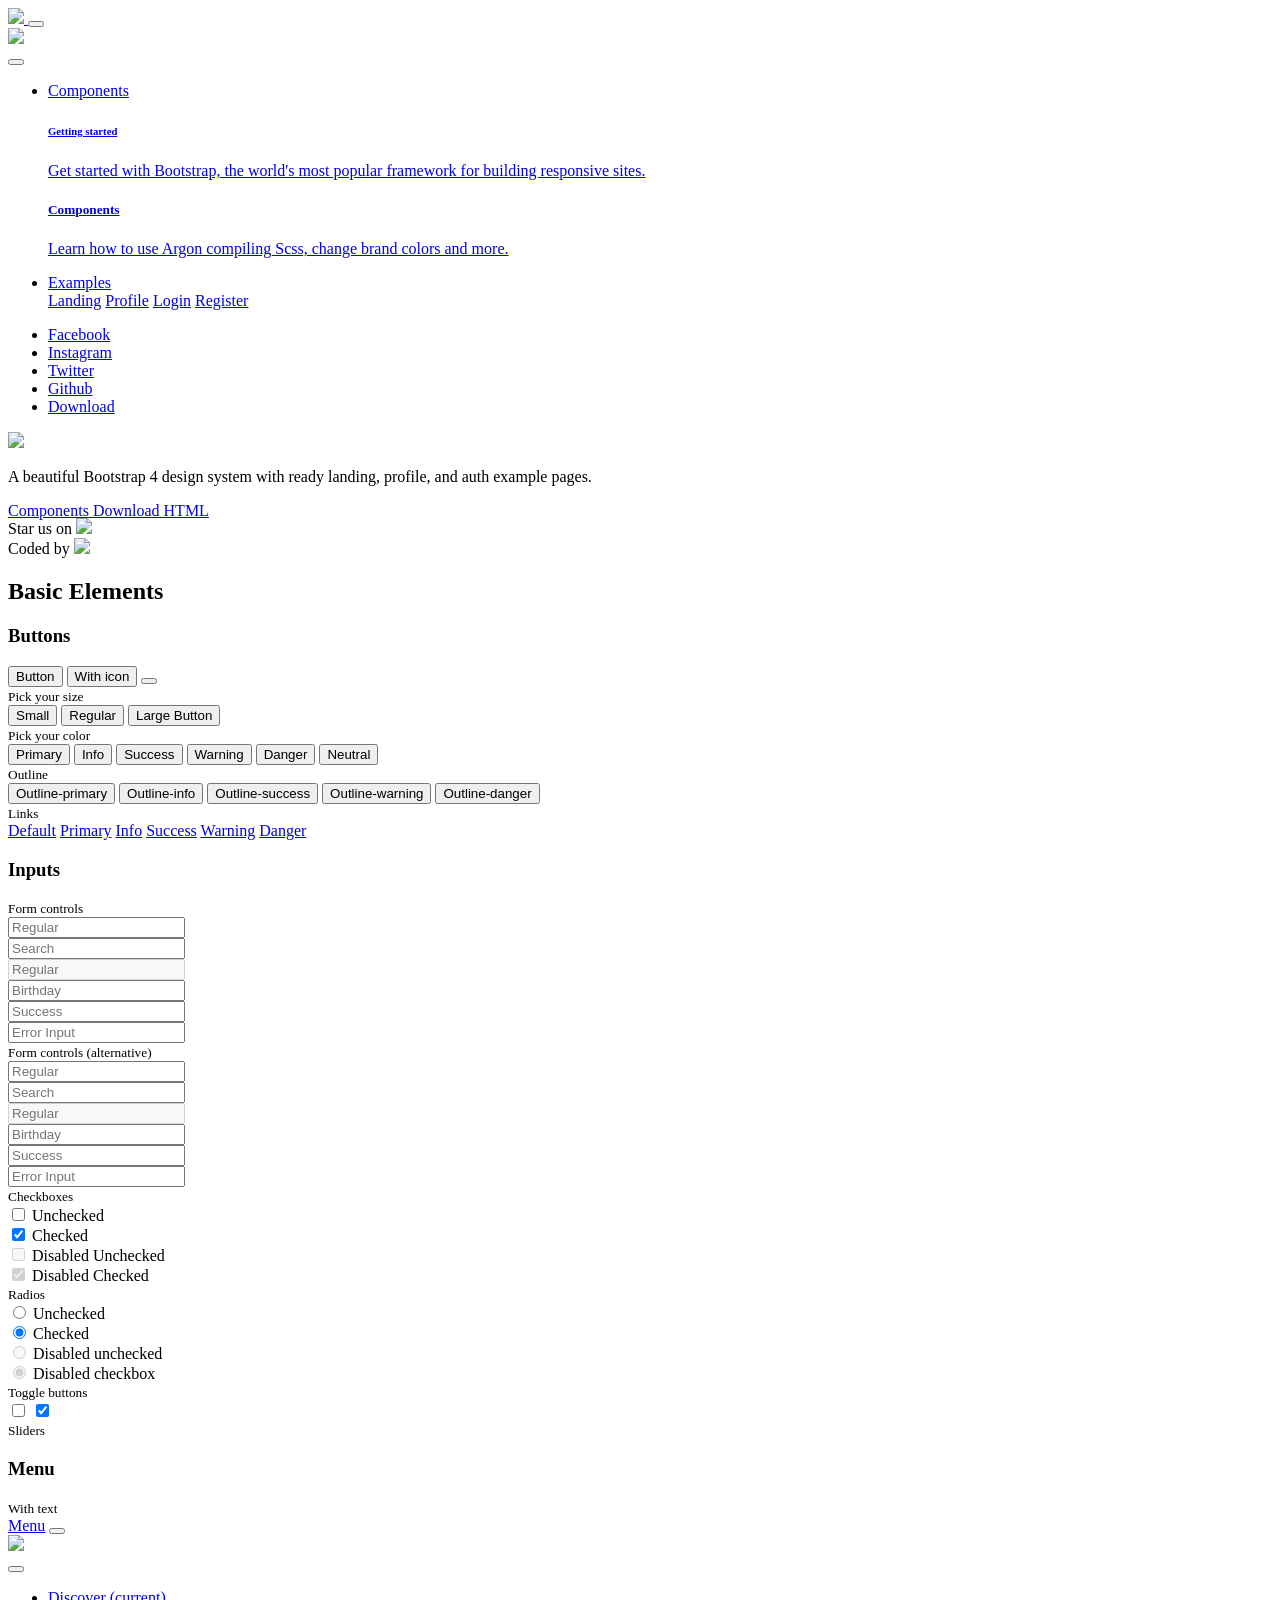
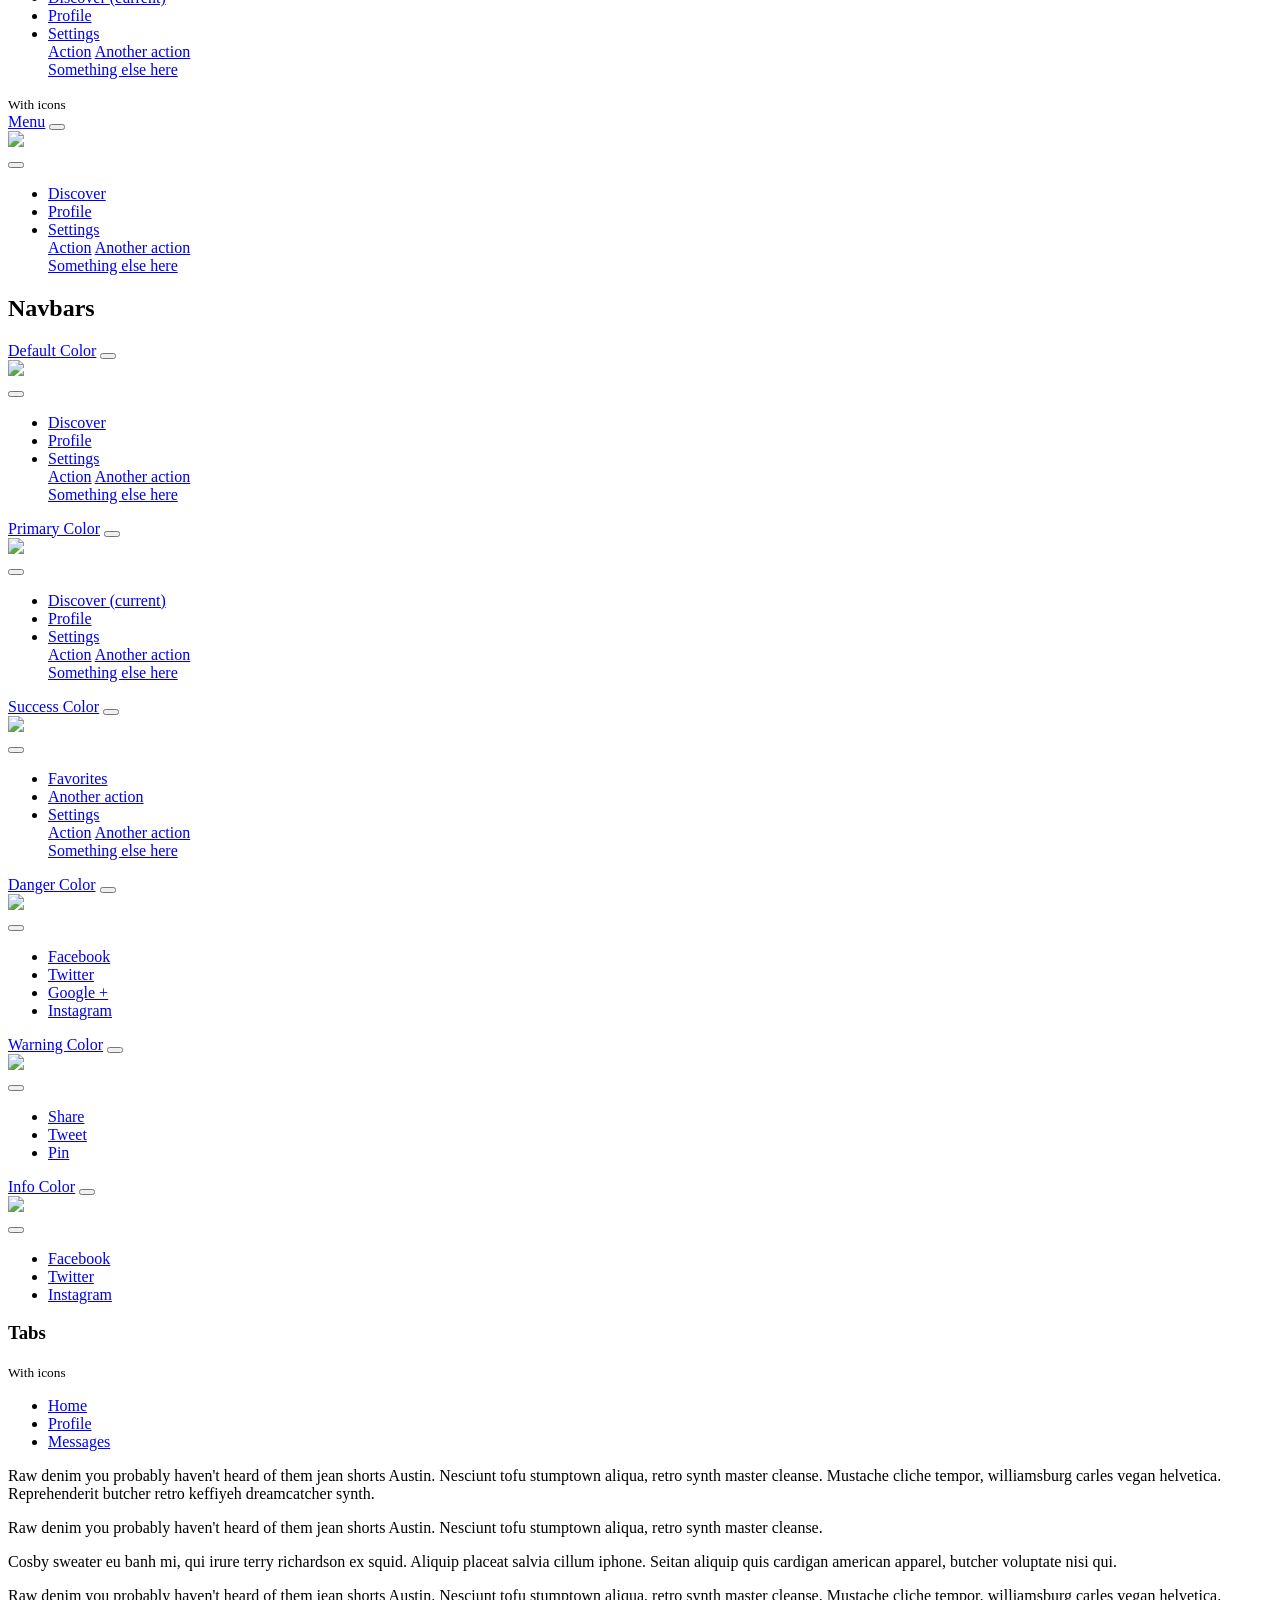
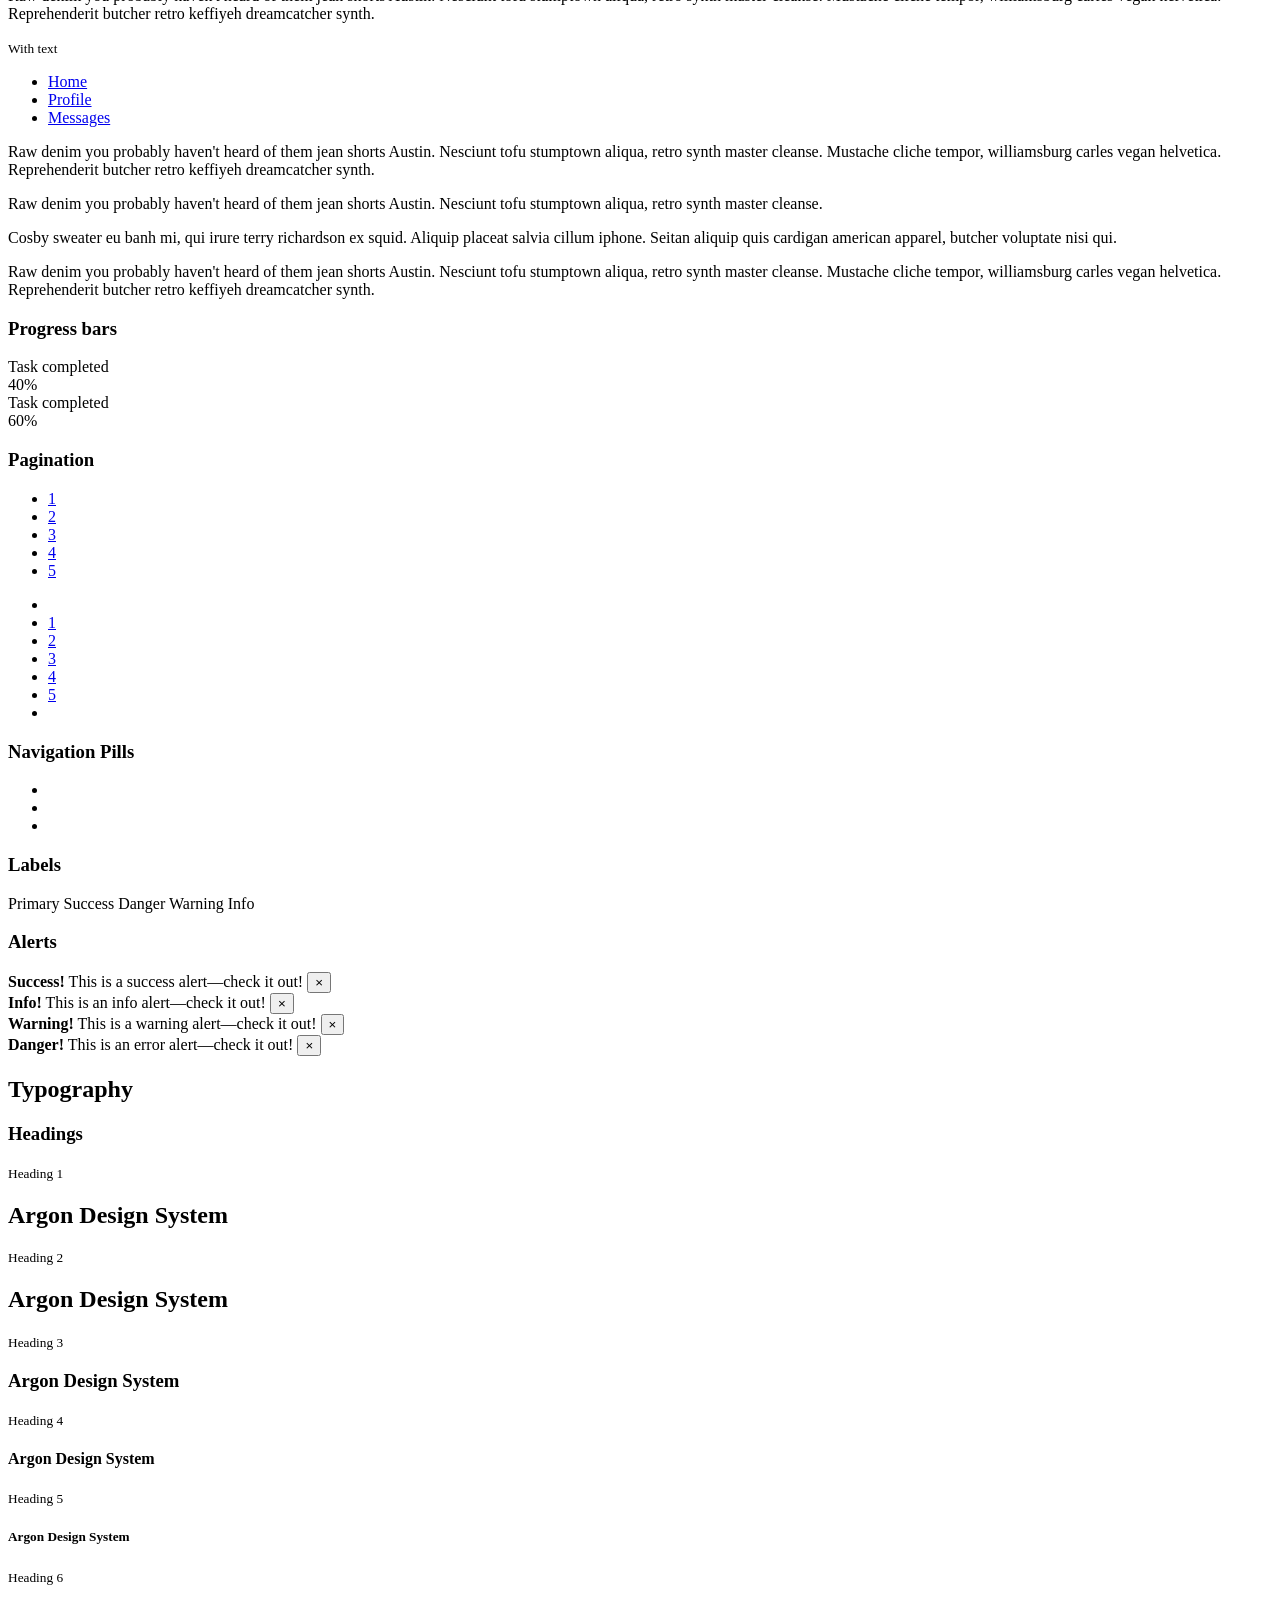
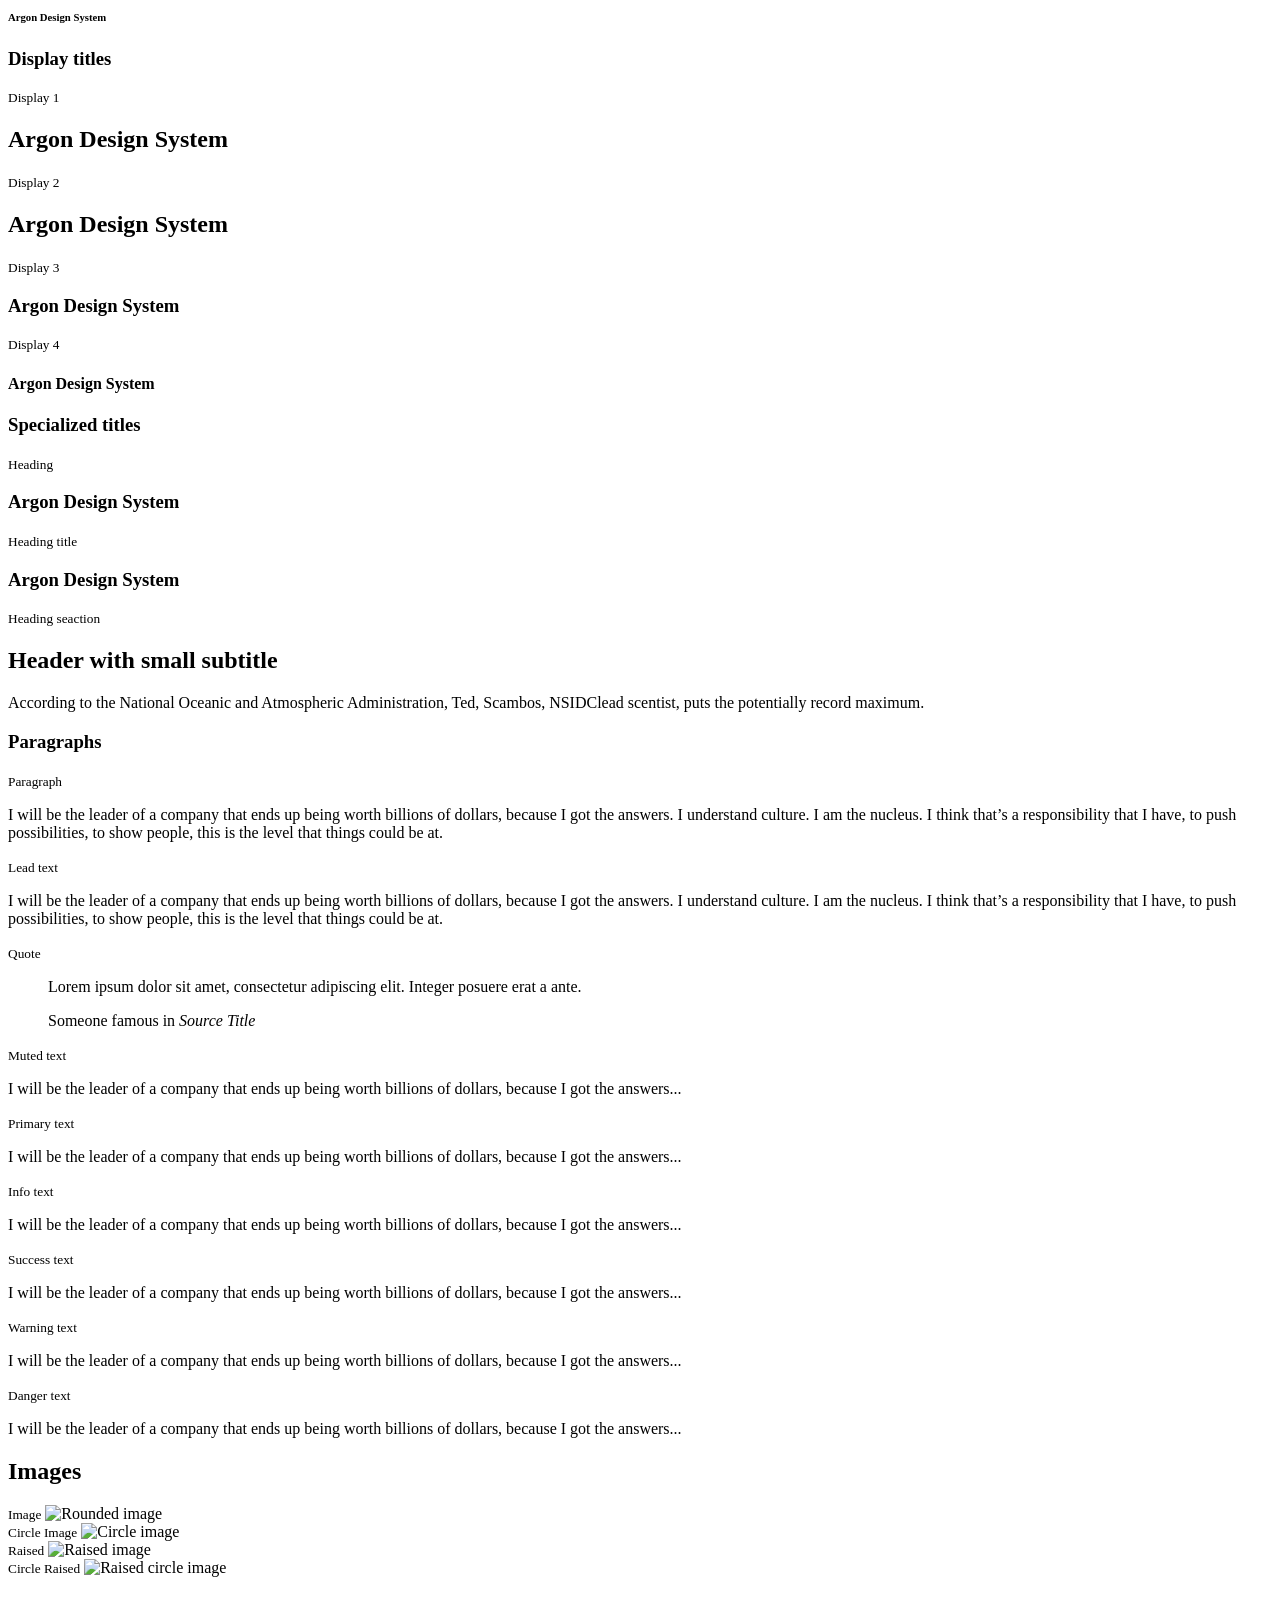
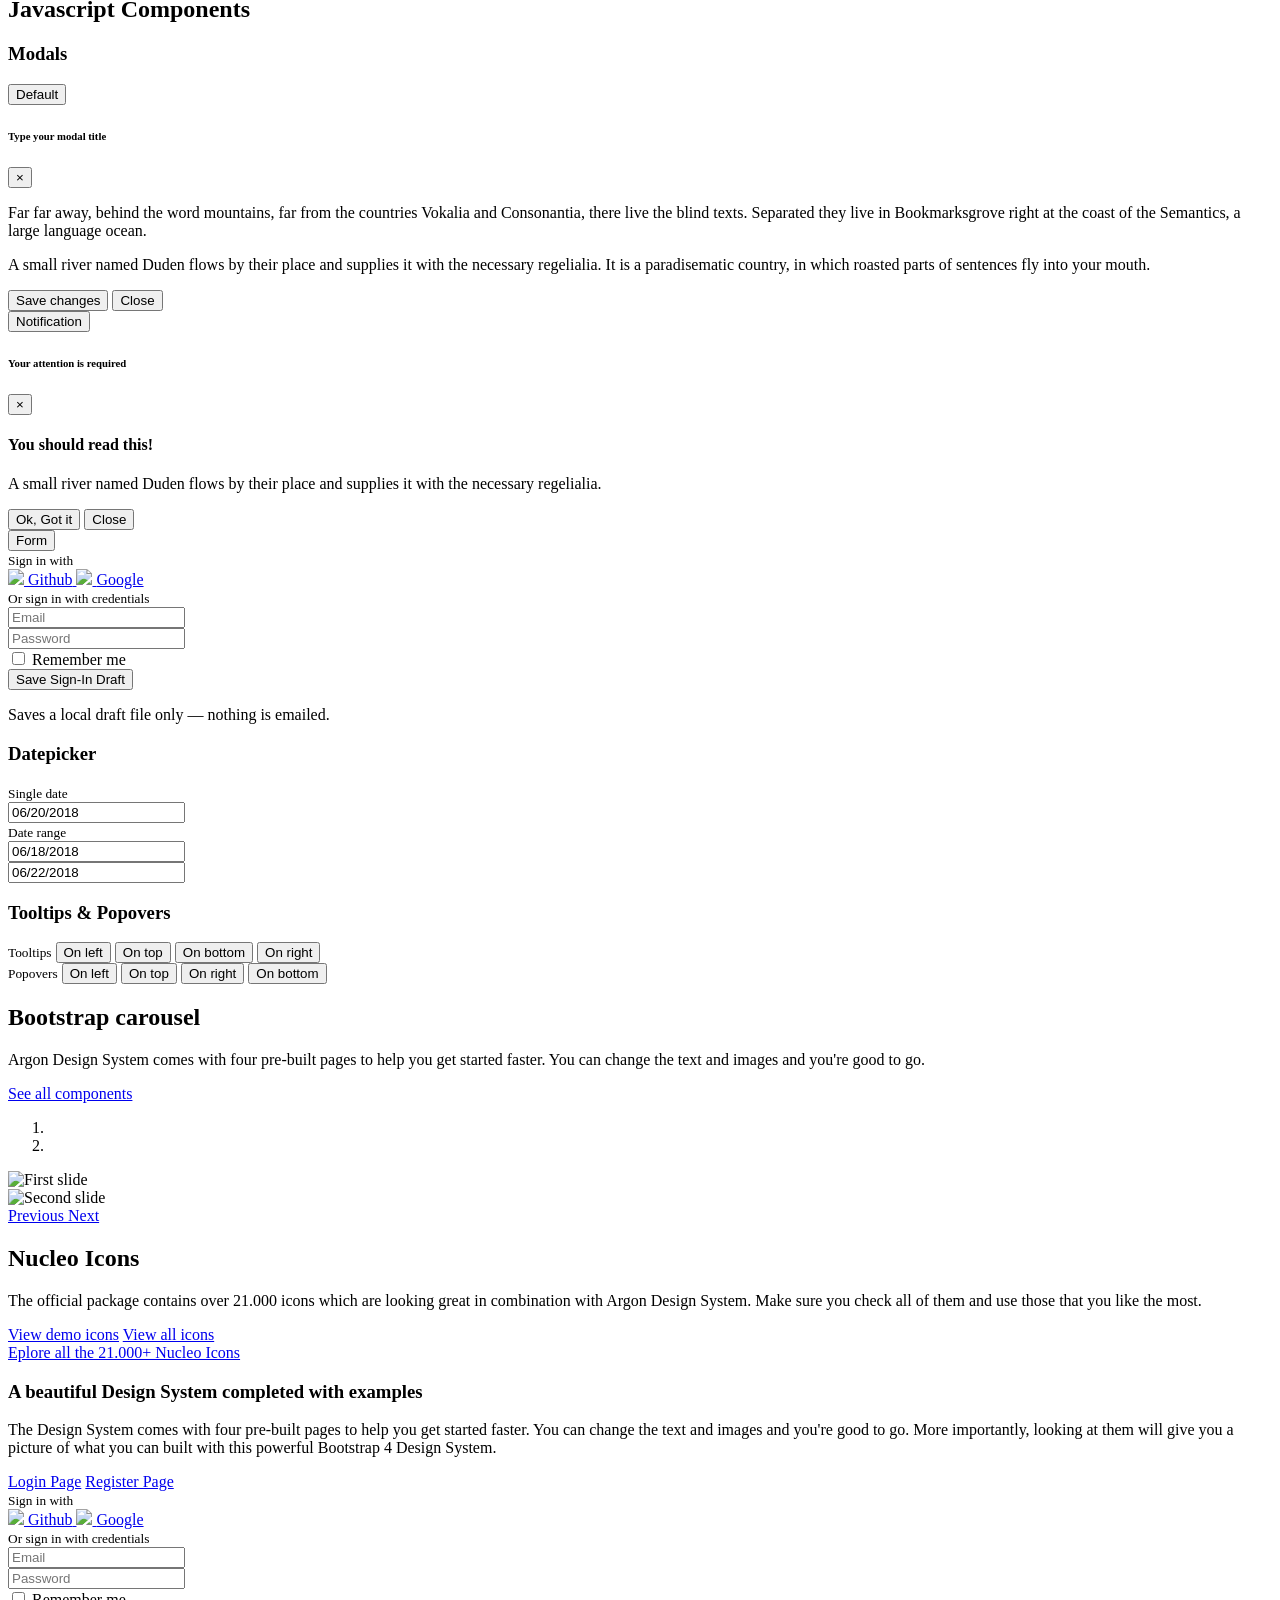
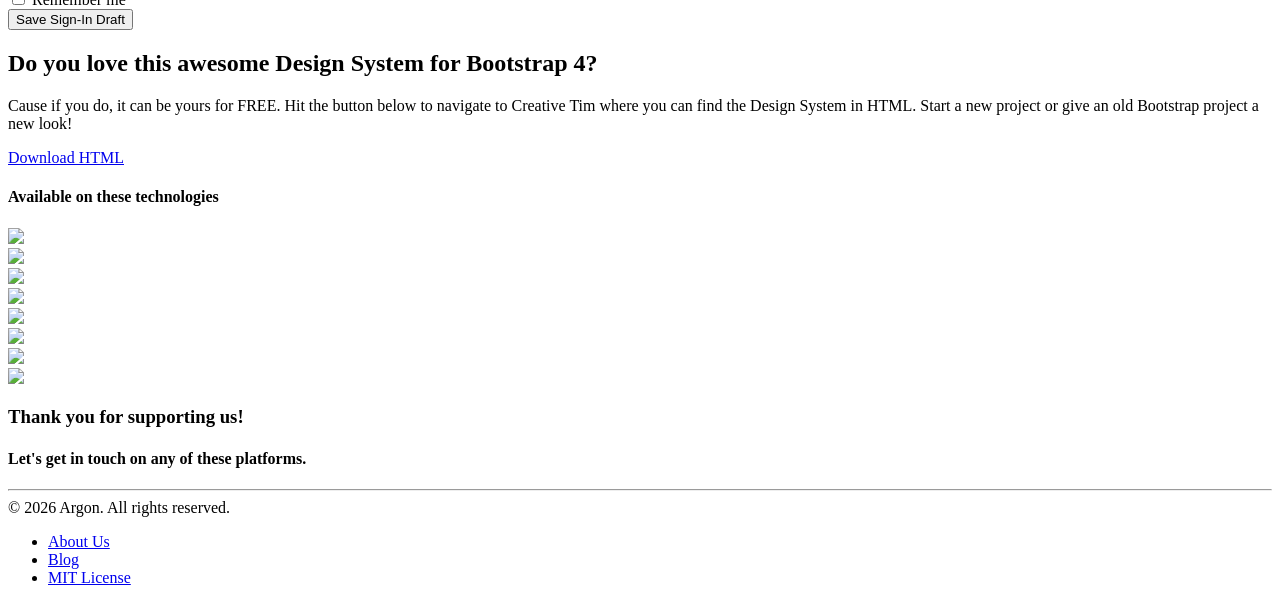
==== assets/starter/index.html @ 59fc697d "Open-source release of the UI Argon skill (free on Skillux) (1/3)" ====
<!DOCTYPE html>
<html data-motion-mode="full" data-motion="full">

<head>
  <meta charset="utf-8">
  <meta name="viewport" content="width=device-width, initial-scale=1, shrink-to-fit=no">
  <meta name="description" content="Start your development with a Design System for Bootstrap 4.">
  <meta name="author" content="Creative Tim">
  <title>Argon — Bootstrap Design System</title>
  <!-- Favicon -->
  <link href="./assets/img/brand/favicon.png" rel="icon" type="image/png">
  <!-- Fonts -->
  <!-- Icons -->
  <link href="./assets/vendor/nucleo/css/nucleo.css" rel="stylesheet">
  <link href="./assets/vendor/font-awesome/css/font-awesome.min.css" rel="stylesheet">
  <!-- Argon CSS -->
  <link rel="stylesheet" href="./assets/css/local-fonts.css">
<link rel="stylesheet" href="./assets/css/motion-local.css">
<link type="text/css" href="./assets/css/argon.css?v=1.0.0" rel="stylesheet">
</head>

<body>
  <header class="header-global">
    <nav id="navbar-main" class="navbar navbar-main navbar-expand-lg navbar-transparent navbar-light">
      <div class="container">
        <a class="navbar-brand mr-lg-5" href="./index.html">
          <img src="./assets/img/brand/white.png">
        </a>
        <button class="navbar-toggler" type="button" data-toggle="collapse" data-target="#navbar_global" aria-controls="navbar_global" aria-expanded="false" aria-label="Toggle navigation">
          <span class="navbar-toggler-icon"></span>
        </button>
        <div class="navbar-collapse collapse" id="navbar_global">
          <div class="navbar-collapse-header">
            <div class="row">
              <div class="col-6 collapse-brand">
                <a href="./index.html">
                  <img src="./assets/img/brand/blue.png">
                </a>
              </div>
              <div class="col-6 collapse-close">
                <button type="button" class="navbar-toggler" data-toggle="collapse" data-target="#navbar_global" aria-controls="navbar_global" aria-expanded="false" aria-label="Toggle navigation">
                  <span></span>
                  <span></span>
                </button>
              </div>
            </div>
          </div>
          <ul class="navbar-nav navbar-nav-hover align-items-lg-center">
            <li class="nav-item dropdown">
              <a href="#" class="nav-link" data-toggle="dropdown" href="#" role="button">
                <i class="ni ni-ui-04 d-lg-none"></i>
                <span class="nav-link-inner--text">Components</span>
              </a>
              <div class="dropdown-menu dropdown-menu-xl">
                <div class="dropdown-menu-inner">
                  <a href="#" class="media d-flex align-items-center">
                    <div class="icon icon-shape bg-gradient-primary rounded-circle text-white">
                      <i class="ni ni-spaceship"></i>
                    </div>
                    <div class="media-body ml-3">
                      <h6 class="heading text-primary mb-md-1">Getting started</h6>
                      <p class="description d-none d-md-inline-block mb-0">Get started with Bootstrap, the world's most popular framework for building responsive sites.</p>
                    </div>
                  </a>
                  <a href="#" class="media d-flex align-items-center">
                    <div class="icon icon-shape bg-gradient-warning rounded-circle text-white">
                      <i class="ni ni-ui-04"></i>
                    </div>
                    <div class="media-body ml-3">
                      <h5 class="heading text-warning mb-md-1">Components</h5>
                      <p class="description d-none d-md-inline-block mb-0">Learn how to use Argon compiling Scss, change brand colors and more.</p>
                    </div>
                  </a>
                </div>
              </div>
            </li>
            <li class="nav-item dropdown">
              <a href="#" class="nav-link" data-toggle="dropdown" href="#" role="button">
                <i class="ni ni-collection d-lg-none"></i>
                <span class="nav-link-inner--text">Examples</span>
              </a>
              <div class="dropdown-menu">
                <a href="./landing.html" class="dropdown-item">Landing</a>
                <a href="./profile.html" class="dropdown-item">Profile</a>
                <a href="./login.html" class="dropdown-item">Login</a>
                <a href="./register.html" class="dropdown-item">Register</a>
              </div>
            </li>
          </ul>
          <ul class="navbar-nav align-items-lg-center ml-lg-auto">
            <li class="nav-item">
              <a class="nav-link nav-link-icon" href="#" data-toggle="tooltip" title="Like us on Facebook">
                <i class="fa fa-facebook-square"></i>
                <span class="nav-link-inner--text d-lg-none">Facebook</span>
              </a>
            </li>
            <li class="nav-item">
              <a class="nav-link nav-link-icon" href="#" data-toggle="tooltip" title="Follow us on Instagram">
                <i class="fa fa-instagram"></i>
                <span class="nav-link-inner--text d-lg-none">Instagram</span>
              </a>
            </li>
            <li class="nav-item">
              <a class="nav-link nav-link-icon" href="#" data-toggle="tooltip" title="Follow us on Twitter">
                <i class="fa fa-twitter-square"></i>
                <span class="nav-link-inner--text d-lg-none">Twitter</span>
              </a>
            </li>
            <li class="nav-item">
              <a class="nav-link nav-link-icon" href="#" data-toggle="tooltip">
                <i class="fa fa-github"></i>
                <span class="nav-link-inner--text d-lg-none">Github</span>
              </a>
            </li>
            <li class="nav-item d-none d-lg-block ml-lg-4">
              <a href="#" class="btn btn-neutral btn-icon">
                <span class="btn-inner--icon">
                  <i class="fa fa-cloud-download mr-2"></i>
                </span>
                <span class="nav-link-inner--text">Download</span>
              </a>
            </li>
          </ul>
        </div>
      </div>
    </nav>
  </header>
  <main>
    <div class="position-relative">
      <!-- Hero for FREE version -->
      <section class="section-hero section-shaped my-0">
        <div class="shape shape-style-1 shape-primary">
          <span class="span-150"></span>
          <span class="span-50"></span>
          <span class="span-50"></span>
          <span class="span-75"></span>
          <span class="span-100"></span>
          <span class="span-75"></span>
          <span class="span-50"></span>
          <span class="span-100"></span>
          <span class="span-50"></span>
          <span class="span-100"></span>
        </div>
        <div class="container shape-container d-flex align-items-center">
          <div class="col px-0">
            <div class="row justify-content-center align-items-center">
              <div class="col-lg-7 text-center pt-lg">
                <img src="./assets/img/brand/white.png" style="width: 200px;" class="img-fluid">
                <p class="lead text-white mt-4 mb-5">A beautiful Bootstrap 4 design system with ready landing, profile, and auth example pages.</p>
                <div class="btn-wrapper">
                  <a href="#section-components" class="btn btn-info btn-icon mb-3 mb-sm-0" data-toggle="scroll">
                    <span class="btn-inner--icon"><i class="fa fa-code"></i></span>
                    <span class="btn-inner--text">Components</span>
                  </a>
                  <a href="#" class="btn btn-white btn-icon mb-3 mb-sm-0">
                    <span class="btn-inner--icon"><i class="ni ni-cloud-download-95"></i></span>
                    <span class="btn-inner--text">Download HTML</span>
                  </a>
                </div>
              </div>
            </div>
            <div class="row align-items-center justify-content-around stars-and-coded">
              <div class="col-sm-4">
                <span class="text-white alpha-7 ml-3">Star us on</span>
                <a href="#" target="_blank" title="Support us on Github">
                  <img src="./assets/img/brand/github-white-slim.png" style="height: 22px; margin-top: -3px">
                </a>
              </div>
              <div class="col-sm-4 mt-4 mt-sm-0 text-right">
                <span class="text-white alpha-7">Coded by</span>
                <a href="#">
                  <img src="./assets/img/brand/creativetim-white-slim.png" class="ml-3" style="height: 30px;">
                </a>
              </div>
            </div>
          </div>
        </div>
      </section>
    </div>
    <section class="section section-components pb-0" id="section-components">
      <div class="container">
        <div class="row justify-content-center">
          <div class="col-lg-12">
            <!-- Basic elements -->
            <h2 class="mb-5">
              <span>Basic Elements</span>
            </h2>
            <!-- Buttons -->
            <h3 class="h4 text-success font-weight-bold mb-4">Buttons</h3>
            <!-- Button styles -->
            <div>
              <button class="btn btn-primary" type="button">Button</button>
              <button class="btn btn-icon btn-3 btn-primary" type="button">
                <span class="btn-inner--icon"><i class="ni ni-bag-17"></i></span>
                <span class="btn-inner--text">With icon</span>
              </button>
              <button class="btn btn-icon btn-2 btn-primary" type="button">
                <span class="btn-inner--icon"><i class="ni ni-bag-17"></i></span>
              </button>
              <!-- Button wizes -->
              <div class="mb-3 mt-5">
                <small class="text-uppercase font-weight-bold">Pick your size</small>
              </div>
              <button class="btn btn-sm btn-primary" type="button">Small</button>
              <button class="btn btn-1 btn-primary" type="button">Regular</button>
              <button class="btn btn-lg btn-primary" type="button">Large Button</button>
            </div>
            <!-- Button colors -->
            <div class="mb-3 mt-5">
              <small class="text-uppercase font-weight-bold">Pick your color</small>
            </div>
            <button class="btn btn-1 btn-primary" type="button">Primary</button>
            <button class="btn btn-1 btn-info" type="button">Info</button>
            <button class="btn btn-1 btn-success" type="button">Success</button>
            <button class="btn btn-1 btn-warning" type="button">Warning</button>
            <button class="btn btn-1 btn-danger" type="button">Danger</button>
            <button class="btn btn-1 btn-neutral" type="button">Neutral</button>
            <div class="mb-3 mt-5">
              <small class="text-uppercase font-weight-bold">Outline</small>
            </div>
            <button class="btn btn-1 btn-outline-primary" type="button">Outline-primary</button>
            <button class="btn btn-1 btn-outline-info" type="button">Outline-info</button>
            <button class="btn btn-1 btn-outline-success" type="button">Outline-success</button>
            <button class="btn btn-1 btn-outline-warning" type="button">Outline-warning</button>
            <button class="btn btn-1 btn-outline-danger" type="button">Outline-danger</button>
            <!-- Button links -->
            <div class="mb-3 mt-5">
              <small class="text-uppercase font-weight-bold">Links</small>
            </div>
            <a href="#" class="btn btn-link text-default">Default</a>
            <a href="#" class="btn btn-link text-primary">Primary</a>
            <a href="#" class="btn btn-link text-info">Info</a>
            <a href="#" class="btn btn-link text-success">Success</a>
            <a href="#" class="btn btn-link text-warning">Warning</a>
            <a href="#" class="btn btn-link text-danger">Danger</a>
          </div>
        </div>
      </div>
    </section>
    <section class="section pb-0 section-components">
      <div class="container mb-5">
        <!-- Inputs -->
        <h3 class="h4 text-success font-weight-bold mb-4">Inputs</h3>
        <div class="mb-3">
          <small class="text-uppercase font-weight-bold">Form controls</small>
        </div>
        <div class="row">
          <div class="col-lg-4 col-sm-6">
            <div class="form-group">
              <input type="text" placeholder="Regular" class="form-control" />
            </div>
            <div class="form-group">
              <div class="input-group mb-4">
                <div class="input-group-prepend">
                  <span class="input-group-text"><i class="ni ni-zoom-split-in"></i></span>
                </div>
                <input class="form-control" placeholder="Search" type="text">
              </div>
            </div>
          </div>
          <div class="col-lg-4 col-sm-6">
            <div class="form-group">
              <input type="text" placeholder="Regular" class="form-control" disabled />
            </div>
            <div class="form-group">
              <div class="input-group mb-4">
                <input class="form-control" placeholder="Birthday" type="text">
                <div class="input-group-append">
                  <span class="input-group-text"><i class="ni ni-zoom-split-in"></i></span>
                </div>
              </div>
            </div>
          </div>
          <div class="col-lg-4 col-sm-6">
            <div class="form-group has-success">
              <input type="text" placeholder="Success" class="form-control is-valid" />
            </div>
            <div class="form-group has-danger">
              <input type="email" placeholder="Error Input" class="form-control is-invalid" />
            </div>
          </div>
        </div>
      </div>
      <div class="py-5 bg-secondary">
        <div class="container">
          <!-- Inputs (alternative) -->
          <div class="mb-3">
            <small class="text-uppercase font-weight-bold">Form controls (alternative)</small>
          </div>
          <div class="row">
            <div class="col-lg-4 col-sm-6">
              <div class="form-group">
                <input type="text" placeholder="Regular" class="form-control form-control-alternative" />
              </div>
              <div class="form-group">
                <div class="input-group input-group-alternative mb-4">
                  <div class="input-group-prepend">
                    <span class="input-group-text"><i class="ni ni-zoom-split-in"></i></span>
                  </div>
                  <input class="form-control" placeholder="Search" type="text">
                </div>
              </div>
            </div>
            <div class="col-lg-4 col-sm-6">
              <div class="form-group">
                <input type="text" placeholder="Regular" class="form-control form-control-alternative " disabled />
              </div>
              <div class="form-group">
                <div class="input-group input-group-alternative mb-4">
                  <input class="form-control" placeholder="Birthday" type="text">
                  <div class="input-group-append">
                    <span class="input-group-text"><i class="ni ni-zoom-split-in"></i></span>
                  </div>
                </div>
              </div>
            </div>
            <div class="col-lg-4 col-sm-6">
              <div class="form-group has-success">
                <input type="text" placeholder="Success" class="form-control form-control-alternative is-valid" />
              </div>
              <div class="form-group has-danger">
                <input type="email" placeholder="Error Input" class="form-control form-control-alternative is-invalid" />
              </div>
            </div>
          </div>
        </div>
      </div>
    </section>
    <section class="section">
      <div class="container">
        <!-- Custom controls -->
        <div class="row">
          <div class="col-lg-3 col-md-6">
            <!-- Checkboxes -->
            <div class="mb-3">
              <small class="text-uppercase font-weight-bold">Checkboxes</small>
            </div>
            <div class="custom-control custom-checkbox mb-3">
              <input class="custom-control-input" id="customCheck1" type="checkbox">
              <label class="custom-control-label" for="customCheck1">
                <span>Unchecked</span>
              </label>
            </div>
            <div class="custom-control custom-checkbox mb-3">
              <input class="custom-control-input" id="customCheck2" type="checkbox" checked>
              <label class="custom-control-label" for="customCheck2">
                <span>Checked</span>
              </label>
            </div>
            <div class="custom-control custom-checkbox mb-3">
              <input class="custom-control-input" id="customCheck3" type="checkbox" disabled>
              <label class="custom-control-label" for="customCheck3">
                <span>Disabled Unchecked</span>
              </label>
            </div>
            <div class="custom-control custom-checkbox mb-3">
              <input class="custom-control-input" id="customCheck4" type="checkbox" checked disabled>
              <label class="custom-control-label" for="customCheck4">
                <span>Disabled Checked</span>
              </label>
            </div>
          </div>
          <div class="col-lg-3 col-sm-6 mt-4 mt-md-0">
            <!-- Radio buttons -->
            <div class="mb-3">
              <small class="text-uppercase font-weight-bold">Radios</small>
            </div>
            <div class="custom-control custom-radio mb-3">
              <input name="custom-radio-1" class="custom-control-input" id="customRadio1" type="radio">
              <label class="custom-control-label" for="customRadio1">
                <span>Unchecked</span>
              </label>
            </div>
            <div class="custom-control custom-radio mb-3">
              <input name="custom-radio-1" class="custom-control-input" id="customRadio2" checked type="radio">
              <label class="custom-control-label" for="customRadio2">
                <span>Checked</span>
              </label>
            </div>
            <div class="custom-control custom-radio mb-3">
              <input name="custom-radio-2" class="custom-control-input" id="customRadio3" disabled type="radio">
              <label class="custom-control-label" for="customRadio3">
                <span>Disabled unchecked</span>
              </label>
            </div>
            <div class="custom-control custom-radio mb-3">
              <input name="custom-radio-2" class="custom-control-input" id="customRadio4" checked disabled type="radio">
              <label class="custom-control-label" for="customRadio4">
                <span>Disabled checkbox</span>
              </label>
            </div>
          </div>
          <div class="col-lg-3 col-sm-6 mt-4 mt-md-0">
            <!-- Toggle buttons -->
            <div class="mb-3">
              <small class="text-uppercase font-weight-bold">Toggle buttons</small>
            </div>
            <label class="custom-toggle">
              <input type="checkbox">
              <span class="custom-toggle-slider rounded-circle"></span>
            </label>
            <span class="clearfix"></span>
            <label class="custom-toggle">
              <input type="checkbox" checked>
              <span class="custom-toggle-slider rounded-circle"></span>
            </label>
          </div>
          <div class="col-lg-3 col-sm-6 mt-4 mt-md-0">
            <div class="mb-3">
              <small class="text-uppercase font-weight-bold">Sliders</small>
            </div>
            <!-- Simple slider -->
            <div class="input-slider-container">
              <div id="input-slider" class="input-slider" data-range-value-min="100" data-range-value-max="500"></div>
              <!-- Input slider values -->
              <div class="row mt-3 d-none">
                <div class="col-6">
                  <span id="input-slider-value" class="range-slider-value" data-range-value-low="100"></span>
                </div>
              </div>
            </div>
            <!-- Range slider -->
            <div class="mt-5">
              <!-- Range slider container -->
              <div id="input-slider-range" data-range-value-min="100" data-range-value-max="500"></div>
              <!-- Range slider values -->
              <div class="row d-none">
                <div class="col-6">
                  <span class="range-slider-value value-low" data-range-value-low="200" id="input-slider-range-value-low"></span>
                </div>
                <div class="col-6 text-right">
                  <span class="range-slider-value value-high" data-range-value-high="400" id="input-slider-range-value-high"></span>
                </div>
              </div>
            </div>
          </div>
        </div>
        <div class="row justify-content-center mt-md">
          <div class="col-lg-12">
            <!-- Menu -->
            <h3 class="h4 text-success font-weight-bold mb-4">Menu</h3>
            <div class="row">
              <div class="col-lg-6">
                <div class="mb-3">
                  <small class="text-uppercase font-weight-bold">With text</small>
                </div>
                <nav class="navbar navbar-expand-lg navbar-dark bg-primary rounded">
                  <div class="container">
                    <a class="navbar-brand" href="#">Menu</a>
                    <button class="navbar-toggler" type="button" data-toggle="collapse" data-target="#nav-inner-primary" aria-controls="nav-inner-primary" aria-expanded="false" aria-label="Toggle navigation">
                      <span class="navbar-toggler-icon"></span>
                    </button>
                    <div class="collapse navbar-collapse" id="nav-inner-primary">
                      <div class="navbar-collapse-header">
                        <div class="row">
                          <div class="col-6 collapse-brand">
                            <a href="./index.html">
                              <img src="./assets/img/brand/blue.png">
                            </a>
                          </div>
                          <div class="col-6 collapse-close">
                            <button type="button" class="navbar-toggler" data-toggle="collapse" data-target="#nav-inner-primary" aria-controls="nav-inner-primary" aria-expanded="false" aria-label="Toggle navigation">
                              <span></span>
                              <span></span>
                            </button>
                          </div>
                        </div>
                      </div>
                      <ul class="navbar-nav ml-lg-auto">
                        <li class="nav-item">
                          <a class="nav-link" href="#">Discover
                            <span class="sr-only">(current)</span>
                          </a>
                        </li>
                        <li class="nav-item">
                          <a class="nav-link" href="#">Profile</a>
                        </li>
                        <li class="nav-item dropdown">
                          <a class="nav-link" href="#" id="nav-inner-primary_dropdown_1" role="button" data-toggle="dropdown" aria-haspopup="true" aria-expanded="false">Settings</a>
                          <div class="dropdown-menu dropdown-menu-right" aria-labelledby="nav-inner-primary_dropdown_1">
                            <a class="dropdown-item" href="#">Action</a>
                            <a class="dropdown-item" href="#">Another action</a>
                            <div class="dropdown-divider"></div>
                            <a class="dropdown-item" href="#">Something else here</a>
                          </div>
                        </li>
                      </ul>
                    </div>
                  </div>
                </nav>
              </div>
              <div class="col-lg-6 mt-4 mt-lg-0">
                <div class="mb-3">
                  <small class="text-uppercase font-weight-bold">With icons</small>
                </div>
                <nav class="navbar navbar-expand-lg navbar-dark bg-success rounded">
                  <div class="container">
                    <a class="navbar-brand" href="#">Menu</a>
                    <button class="navbar-toggler" type="button" data-toggle="collapse" data-target="#nav-inner-success" aria-controls="nav-inner-success" aria-expanded="false" aria-label="Toggle navigation">
                      <span class="navbar-toggler-icon"></span>
                    </button>
                    <div class="collapse navbar-collapse" id="nav-inner-success">
                      <div class="navbar-collapse-header">
                        <div class="row">
                          <div class="col-6 collapse-brand">
                            <a href="./index.html">
                              <img src="./assets/img/brand/blue.png">
                            </a>
                          </div>
                          <div class="col-6 collapse-close">
                            <button type="button" class="navbar-toggler" data-toggle="collapse" data-target="#nav-inner-success" aria-controls="nav-inner-success" aria-expanded="false" aria-label="Toggle navigation">
                              <span></span>
                              <span></span>
                            </button>
                          </div>
                        </div>
                      </div>
                      <ul class="navbar-nav ml-lg-auto">
                        <li class="nav-item">
                          <a class="nav-link nav-link-icon" href="#">
                            <i class="ni ni-favourite-28"></i>
                            <span class="nav-link-inner--text d-lg-none">Discover</span>
                          </a>
                        </li>
                        <li class="nav-item">
                          <a class="nav-link nav-link-icon" href="#">
                            <i class="ni ni-notification-70"></i>
                            <span class="nav-link-inner--text d-lg-none">Profile</span>
                          </a>
                        </li>
                        <li class="nav-item dropdown">
                          <a class="nav-link nav-link-icon" href="#" id="nav-inner-success_dropdown_1" role="button" data-toggle="dropdown" aria-haspopup="true" aria-expanded="false">
                            <i class="ni ni-settings-gear-65"></i>
                            <span class="nav-link-inner--text d-lg-none">Settings</span>
                          </a>
                          <div class="dropdown-menu dropdown-menu-right" aria-labelledby="nav-inner-success_dropdown_1">
                            <a class="dropdown-item" href="#">Action</a>
                            <a class="dropdown-item" href="#">Another action</a>
                            <div class="dropdown-divider"></div>
                            <a class="dropdown-item" href="#">Something else here</a>
                          </div>
                        </li>
                      </ul>
                    </div>
                  </div>
                </nav>
              </div>
            </div>
          </div>
        </div>
      </div>
    </section>
    <section class="">
      <div class="container">
        <!-- Navigation -->
        <h2 class="mb-5">
          <span>Navbars</span>
        </h2>
      </div>
      <!-- Navbar default -->
      <nav class="navbar navbar-expand-lg navbar-dark bg-default">
        <div class="container">
          <a class="navbar-brand" href="#">Default Color</a>
          <button class="navbar-toggler" type="button" data-toggle="collapse" data-target="#navbar-default" aria-controls="navbar-default" aria-expanded="false" aria-label="Toggle navigation">
            <span class="navbar-toggler-icon"></span>
          </button>
          <div class="collapse navbar-collapse" id="navbar-default">
            <div class="navbar-collapse-header">
              <div class="row">
                <div class="col-6 collapse-brand">
                  <a href="./index.html">
                    <img src="./assets/img/brand/blue.png">
                  </a>
                </div>
                <div class="col-6 collapse-close">
                  <button type="button" class="navbar-toggler" data-toggle="collapse" data-target="#navbar-default" aria-controls="navbar-default" aria-expanded="false" aria-label="Toggle navigation">
                    <span></span>
                    <span></span>
                  </button>
                </div>
              </div>
            </div>
            <ul class="navbar-nav ml-lg-auto">
              <li class="nav-item">
                <a class="nav-link nav-link-icon" href="#">
                  <i class="ni ni-favourite-28"></i>
                  <span class="nav-link-inner--text d-lg-none">Discover</span>
                </a>
              </li>
              <li class="nav-item">
                <a class="nav-link nav-link-icon" href="#">
                  <i class="ni ni-notification-70"></i>
                  <span class="nav-link-inner--text d-lg-none">Profile</span>
                </a>
              </li>
              <li class="nav-item dropdown">
                <a class="nav-link nav-link-icon" href="#" id="navbar-default_dropdown_1" role="button" data-toggle="dropdown" aria-haspopup="true" aria-expanded="false">
                  <i class="ni ni-settings-gear-65"></i>
                  <span class="nav-link-inner--text d-lg-none">Settings</span>
                </a>
                <div class="dropdown-menu dropdown-menu-right" aria-labelledby="navbar-default_dropdown_1">
                  <a class="dropdown-item" href="#">Action</a>
                  <a class="dropdown-item" href="#">Another action</a>
                  <div class="dropdown-divider"></div>
                  <a class="dropdown-item" href="#">Something else here</a>
                </div>
              </li>
            </ul>
          </div>
        </div>
      </nav>
      <!-- Navbar primary -->
      <nav class="navbar navbar-expand-lg navbar-dark bg-primary mt-4">
        <div class="container">
          <a class="navbar-brand" href="#">Primary Color</a>
          <button class="navbar-toggler" type="button" data-toggle="collapse" data-target="#navbar-primary" aria-controls="navbar-primary" aria-expanded="false" aria-label="Toggle navigation">
            <span class="navbar-toggler-icon"></span>
          </button>
          <div class="collapse navbar-collapse" id="navbar-primary">
            <div class="navbar-collapse-header">
              <div class="row">
                <div class="col-6 collapse-brand">
                  <a href="./index.html">
                    <img src="./assets/img/brand/blue.png">
                  </a>
                </div>
                <div class="col-6 collapse-close">
                  <button type="button" class="navbar-toggler" data-toggle="collapse" data-target="#navbar-primary" aria-controls="navbar-primary" aria-expanded="false" aria-label="Toggle navigation">
                    <span></span>
                    <span></span>
                  </button>
                </div>
              </div>
            </div>
            <ul class="navbar-nav ml-lg-auto">
              <li class="nav-item">
                <a class="nav-link" href="#">Discover
                  <span class="sr-only">(current)</span>
                </a>
              </li>
              <li class="nav-item">
                <a class="nav-link" href="#">Profile</a>
              </li>
              <li class="nav-item dropdown">
                <a class="nav-link" href="#" id="navbar-primary_dropdown_1" role="button" data-toggle="dropdown" aria-haspopup="true" aria-expanded="false">Settings</a>
                <div class="dropdown-menu dropdown-menu-right" aria-labelledby="navbar-primary_dropdown_1">
                  <a class="dropdown-item" href="#">Action</a>
                  <a class="dropdown-item" href="#">Another action</a>
                  <div class="dropdown-divider"></div>
                  <a class="dropdown-item" href="#">Something else here</a>
                </div>
              </li>
            </ul>
          </div>
        </div>
      </nav>
      <!-- Navbar success -->
      <nav class="navbar navbar-expand-lg navbar-dark bg-success mt-4">
        <div class="container">
          <a class="navbar-brand" href="#">Success Color</a>
          <button class="navbar-toggler" type="button" data-toggle="collapse" data-target="#navbar-success" aria-controls="navbar-success" aria-expanded="false" aria-label="Toggle navigation">
            <span class="navbar-toggler-icon"></span>
          </button>
          <div class="collapse navbar-collapse" id="navbar-success">
            <div class="navbar-collapse-header">
              <div class="row">
                <div class="col-6 collapse-brand">
                  <a href="./index.html">
                    <img src="./assets/img/brand/blue.png">
                  </a>
                </div>
                <div class="col-6 collapse-close">
                  <button type="button" class="navbar-toggler" data-toggle="collapse" data-target="#navbar-success" aria-controls="navbar-success" aria-expanded="false" aria-label="Toggle navigation">
                    <span></span>
                    <span></span>
                  </button>
                </div>
              </div>
            </div>
            <ul class="navbar-nav ml-lg-auto">
              <li class="nav-item">
                <a class="nav-link nav-link-icon" href="#">
                  <i class="ni ni-favourite-28"></i>
                  <span class="nav-link-inner--text d-lg-none">Favorites</span>
                </a>
              </li>
              <li class="nav-item">
                <a class="nav-link nav-link-icon" href="#">
                  <i class="ni ni-planet"></i>
                  <span class="nav-link-inner--text d-lg-none">Another action</span>
                </a>
              </li>
              <li class="nav-item dropdown">
                <a class="nav-link nav-link-icon" href="#" id="navbar-success_dropdown_1" role="button" data-toggle="dropdown" aria-haspopup="true" aria-expanded="false">
                  <i class="ni ni-settings-gear-65"></i>
                  <span class="nav-link-inner--text d-lg-none">Settings</span>
                </a>
                <div class="dropdown-menu dropdown-menu-right" aria-labelledby="navbar-success_dropdown_1">
                  <a class="dropdown-item" href="#">Action</a>
                  <a class="dropdown-item" href="#">Another action</a>
                  <div class="dropdown-divider"></div>
                  <a class="dropdown-item" href="#">Something else here</a>
                </div>
              </li>
            </ul>
          </div>
        </div>
      </nav>
      <!-- Navbar danger -->
      <nav class="navbar navbar-expand-lg navbar-dark bg-danger mt-4">
        <div class="container">
          <a class="navbar-brand" href="#">Danger Color</a>
          <button class="navbar-toggler" type="button" data-toggle="collapse" data-target="#navbar-danger" aria-controls="navbar-danger" aria-expanded="false" aria-label="Toggle navigation">
            <span class="navbar-toggler-icon"></span>
          </button>
          <div class="collapse navbar-collapse" id="navbar-danger">
            <div class="navbar-collapse-header">
              <div class="row">
                <div class="col-6 collapse-brand">
                  <a href="./index.html">
                    <img src="./assets/img/brand/blue.png">
                  </a>
                </div>
                <div class="col-6 collapse-close">
                  <button type="button" class="navbar-toggler" data-toggle="collapse" data-target="#navbar-danger" aria-controls="navbar-danger" aria-expanded="false" aria-label="Toggle navigation">
                    <span></span>
                    <span></span>
                  </button>
                </div>
              </div>
            </div>
            <ul class="navbar-nav ml-auto">
              <li class="nav-item">
                <a class="nav-link nav-link-icon" href="#">
                  <i class="fa fa-facebook-square"></i>
                  <span class="nav-link-inner--text d-lg-none">Facebook</span>
                </a>
              </li>
              <li class="nav-item">
                <a class="nav-link nav-link-icon" href="#">
                  <i class="fa fa-twitter"></i>
                  <span class="nav-link-inner--text d-lg-none">Twitter</span>
                </a>
              </li>
              <li class="nav-item">
                <a class="nav-link nav-link-icon" href="#">
                  <i class="fa fa-google-plus"></i>
                  <span class="nav-link-inner--text d-lg-none">Google +</span>
                </a>
              </li>
              <li class="nav-item">
                <a class="nav-link nav-link-icon" href="#">
                  <i class="fa fa-instagram"></i>
                  <span class="nav-link-inner--text d-lg-none">Instagram</span>
                </a>
              </li>
            </ul>
          </div>
        </div>
      </nav>
      <!-- Navbar warning -->
      <nav class="navbar navbar-expand-lg navbar-dark bg-warning mt-4">
        <div class="container">
          <a class="navbar-brand" href="#">Warning Color</a>
          <button class="navbar-toggler" type="button" data-toggle="collapse" data-target="#navbar-warning" aria-controls="navbar-warning" aria-expanded="false" aria-label="Toggle navigation">
            <span class="navbar-toggler-icon"></span>
          </button>
          <div class="collapse navbar-collapse" id="navbar-warning">
            <div class="navbar-collapse-header">
              <div class="row">
                <div class="col-6 collapse-brand">
                  <a href="./index.html">
                    <img src="./assets/img/brand/blue.png">
                  </a>
                </div>
                <div class="col-6 collapse-close">
                  <button type="button" class="navbar-toggler" data-toggle="collapse" data-target="#navbar-warning" aria-controls="navbar-warning" aria-expanded="false" aria-label="Toggle navigation">
                    <span></span>
                    <span></span>
                  </button>
                </div>
              </div>
            </div>
            <ul class="navbar-nav align-items-lg-center ml-lg-auto">
              <li class="nav-item">
                <a class="nav-link nav-link-icon" href="#">
                  <i class="fa fa-facebook-square"></i>
                  <span class="nav-link-inner--text d-lg-none">Share</span>
                </a>
              </li>
              <li class="nav-item">
                <a class="nav-link nav-link-icon" href="#">
                  <i class="fa fa-twitter"></i>
                  <span class="nav-link-inner--text d-lg-none">Tweet</span>
                </a>
              </li>
              <li class="nav-item">
                <a class="nav-link nav-link-icon" href="#">
                  <i class="fa fa-pinterest"></i>
                  <span class="nav-link-inner--text d-lg-none">Pin</span>
                </a>
              </li>
            </ul>
          </div>
        </div>
      </nav>
      <!-- Navbar info -->
      <nav class="navbar navbar-expand-lg navbar-dark bg-info mt-4">
        <div class="container">
          <a class="navbar-brand" href="#">Info Color</a>
          <button class="navbar-toggler" type="button" data-toggle="collapse" data-target="#navbar-info" aria-controls="navbar-info" aria-expanded="false" aria-label="Toggle navigation">
            <span class="navbar-toggler-icon"></span>
          </button>
          <div class="collapse navbar-collapse" id="navbar-info">
            <div class="navbar-collapse-header">
              <div class="row">
                <div class="col-6 collapse-brand">
                  <a href="./index.html">
                    <img src="./assets/img/brand/blue.png">
                  </a>
                </div>
                <div class="col-6 collapse-close">
                  <button type="button" class="navbar-toggler" data-toggle="collapse" data-target="#navbar-info" aria-controls="navbar-info" aria-expanded="false" aria-label="Toggle navigation">
                    <span></span>
                    <span></span>
                  </button>
                </div>
              </div>
            </div>
            <ul class="navbar-nav ml-auto">
              <li class="nav-item">
                <a class="nav-link nav-link-icon" href="#">
                  <i class="fa fa-facebook-square"></i>
                  <span class="nav-link-inner--text">Facebook</span>
                </a>
              </li>
              <li class="nav-item">
                <a class="nav-link nav-link-icon" href="#">
                  <i class="fa fa-twitter"></i>
                  <span class="nav-link-inner--text">Twitter</span>
                </a>
              </li>
              <li class="nav-item">
                <a class="nav-link nav-link-icon" href="#">
                  <i class="fa fa-instagram"></i>
                  <span class="nav-link-inner--text">Instagram</span>
                </a>
              </li>
            </ul>
          </div>
        </div>
      </nav>
    </section>
    <section class="section section-components">
      <div class="container">
        <h3 class="h4 text-success font-weight-bold mb-4">Tabs</h4>
          <div class="row justify-content-center">
            <div class="col-lg-6">
              <!-- Tabs with icons -->
              <div class="mb-3">
                <small class="text-uppercase font-weight-bold">With icons</small>
              </div>
              <div class="nav-wrapper">
                <ul class="nav nav-pills nav-fill flex-column flex-md-row" id="tabs-icons-text" role="tablist">
                  <li class="nav-item">
                    <a class="nav-link mb-sm-3 mb-md-0 active" id="tabs-icons-text-1-tab" data-toggle="tab" href="#tabs-icons-text-1" role="tab" aria-controls="tabs-icons-text-1" aria-selected="true"><i class="ni ni-cloud-upload-96 mr-2"></i>Home</a>
                  </li>
                  <li class="nav-item">
                    <a class="nav-link mb-sm-3 mb-md-0" id="tabs-icons-text-2-tab" data-toggle="tab" href="#tabs-icons-text-2" role="tab" aria-controls="tabs-icons-text-2" aria-selected="false"><i class="ni ni-bell-55 mr-2"></i>Profile</a>
                  </li>
                  <li class="nav-item">
                    <a class="nav-link mb-sm-3 mb-md-0" id="tabs-icons-text-3-tab" data-toggle="tab" href="#tabs-icons-text-3" role="tab" aria-controls="tabs-icons-text-3" aria-selected="false"><i class="ni ni-calendar-grid-58 mr-2"></i>Messages</a>
                  </li>
                </ul>
              </div>
              <div class="card shadow">
                <div class="card-body">
                  <div class="tab-content" id="myTabContent">
                    <div class="tab-pane fade show active" id="tabs-icons-text-1" role="tabpanel" aria-labelledby="tabs-icons-text-1-tab">
                      <p class="description">Raw denim you probably haven't heard of them jean shorts Austin. Nesciunt tofu stumptown aliqua, retro synth master cleanse. Mustache cliche tempor, williamsburg carles vegan helvetica. Reprehenderit butcher retro keffiyeh dreamcatcher synth.</p>
                      <p class="description">Raw denim you probably haven't heard of them jean shorts Austin. Nesciunt tofu stumptown aliqua, retro synth master cleanse.</p>
                    </div>
                    <div class="tab-pane fade" id="tabs-icons-text-2" role="tabpanel" aria-labelledby="tabs-icons-text-2-tab">
                      <p class="description">Cosby sweater eu banh mi, qui irure terry richardson ex squid. Aliquip placeat salvia cillum iphone. Seitan aliquip quis cardigan american apparel, butcher voluptate nisi qui.</p>
                    </div>
                    <div class="tab-pane fade" id="tabs-icons-text-3" role="tabpanel" aria-labelledby="tabs-icons-text-3-tab">
                      <p class="description">Raw denim you probably haven't heard of them jean shorts Austin. Nesciunt tofu stumptown aliqua, retro synth master cleanse. Mustache cliche tempor, williamsburg carles vegan helvetica. Reprehenderit butcher retro keffiyeh dreamcatcher synth.</p>
                    </div>
                  </div>
                </div>
              </div>
            </div>
            <div class="col-lg-6 mt-5 mt-lg-0">
              <!-- Menu -->
              <div class="mb-3">
                <small class="text-uppercase font-weight-bold">With text</small>
              </div>
              <div class="nav-wrapper">
                <ul class="nav nav-pills nav-fill flex-column flex-md-row" id="tabs-text" role="tablist">
                  <li class="nav-item">
                    <a class="nav-link mb-sm-3 mb-md-0 active" id="tabs-text-1-tab" data-toggle="tab" href="#tabs-text-1" role="tab" aria-controls="tabs-text-1" aria-selected="true">Home</a>
                  </li>
                  <li class="nav-item">
                    <a class="nav-link mb-sm-3 mb-md-0" id="tabs-text-2-tab" data-toggle="tab" href="#tabs-text-2" role="tab" aria-controls="tabs-text-2" aria-selected="false">Profile</a>
                  </li>
                  <li class="nav-item">
                    <a class="nav-link mb-sm-3 mb-md-0" id="tabs-text-3-tab" data-toggle="tab" href="#tabs-text-3" role="tab" aria-controls="tabs-text-3" aria-selected="false">Messages</a>
                  </li>
                </ul>
              </div>
              <div class="card shadow">
                <div class="card-body">
                  <div class="tab-content" id="myTabContent">
                    <div class="tab-pane fade show active" id="tabs-text-1" role="tabpanel" aria-labelledby="tabs-text-1-tab">
                      <p class="description">Raw denim you probably haven't heard of them jean shorts Austin. Nesciunt tofu stumptown aliqua, retro synth master cleanse. Mustache cliche tempor, williamsburg carles vegan helvetica. Reprehenderit butcher retro keffiyeh dreamcatcher synth.</p>
                      <p class="description">Raw denim you probably haven't heard of them jean shorts Austin. Nesciunt tofu stumptown aliqua, retro synth master cleanse.</p>
                    </div>
                    <div class="tab-pane fade" id="tabs-text-2" role="tabpanel" aria-labelledby="tabs-text-2-tab">
                      <p class="description">Cosby sweater eu banh mi, qui irure terry richardson ex squid. Aliquip placeat salvia cillum iphone. Seitan aliquip quis cardigan american apparel, butcher voluptate nisi qui.</p>
                    </div>
                    <div class="tab-pane fade" id="tabs-text-3" role="tabpanel" aria-labelledby="tabs-text-3-tab">
                      <p class="description">Raw denim you probably haven't heard of them jean shorts Austin. Nesciunt tofu stumptown aliqua, retro synth master cleanse. Mustache cliche tempor, williamsburg carles vegan helvetica. Reprehenderit butcher retro keffiyeh dreamcatcher synth.</p>
                    </div>
                  </div>
                </div>
              </div>
            </div>
          </div>
          <div class="row row-grid justify-content-between align-items-center mt-lg">
            <div class="col-lg-5">
              <h3 class="h4 text-success font-weight-bold mb-4">Progress bars</h3>
              <div class="progress-wrapper">
                <div class="progress-info">
                  <div class="progress-label">
                    <span>Task completed</span>
                  </div>
                  <div class="progress-percentage">
                    <span>40%</span>
                  </div>
                </div>
                <div class="progress">
                  <div class="progress-bar bg-default" role="progressbar" aria-valuenow="25" aria-valuemin="0" aria-valuemax="100" style="width: 25%;"></div>
                </div>
              </div>
              <div class="progress-wrapper">
                <div class="progress-info">
                  <div class="progress-label">
                    <span>Task completed</span>
                  </div>
                  <div class="progress-percentage">
                    <span>60%</span>
                  </div>
                </div>
                <div class="progress">
                  <div class="progress-bar bg-primary" role="progressbar" aria-valuenow="60" aria-valuemin="0" aria-valuemax="100" style="width: 60%;"></div>
                </div>
              </div>
            </div>
            <div class="col-lg-5">
              <h3 class="h4 text-success font-weight-bold mb-5">Pagination</h3>
              <nav aria-label="Page navigation example" class="mb-4">
                <ul class="pagination">
                  <li class="page-item">
                    <a class="page-link" href="#">1</a>
                  </li>
                  <li class="page-item active">
                    <a class="page-link" href="#">2</a>
                  </li>
                  <li class="page-item">
                    <a class="page-link" href="#">3</a>
                  </li>
                  <li class="page-item">
                    <a class="page-link" href="#">4</a>
                  </li>
                  <li class="page-item">
                    <a class="page-link" href="#">5</a>
                  </li>
                </ul>
              </nav>
              <nav aria-label="Page navigation example">
                <ul class="pagination">
                  <li class="page-item">
                    <a class="page-link" href="#"><i class="fa fa-angle-left"></i></a>
                  </li>
                  <li class="page-item">
                    <a class="page-link" href="#">1</a>
                  </li>
                  <li class="page-item active">
                    <a class="page-link" href="#">2</a>
                  </li>
                  <li class="page-item">
                    <a class="page-link" href="#">3</a>
                  </li>
                  <li class="page-item">
                    <a class="page-link" href="#">4</a>
                  </li>
                  <li class="page-item">
                    <a class="page-link" href="#">5</a>
                  </li>
                  <li class="page-item">
                    <a class="page-link" href="#"><i class="fa fa-angle-right"></i></a>
                  </li>
                </ul>
              </nav>
            </div>
          </div>
          <div class="row row-grid justify-content-between">
            <div class="col-lg-5">
              <h3 class="h4 text-success font-weight-bold mb-5">Navigation Pills</h3>
              <ul class="nav nav-pills nav-pills-circle mb-3" id="tabs_2" role="tablist">
                <li class="nav-item">
                  <a class="nav-link rounded-circle active" id="home-tab" data-toggle="tab" href="#tabs_2_1" role="tab" aria-controls="home" aria-selected="true">
                    <span class="nav-link-icon d-block"><i class="ni ni-atom"></i></span>
                  </a>
                </li>
                <li class="nav-item">
                  <a class="nav-link" id="profile-tab" data-toggle="tab" href="#tabs_2_2" role="tab" aria-controls="profile" aria-selected="false">
                    <span class="nav-link-icon d-block"><i class="ni ni-chat-round"></i></span>
                  </a>
                </li>
                <li class="nav-item">
                  <a class="nav-link" id="contact-tab" data-toggle="tab" href="#tabs_2_3" role="tab" aria-controls="contact" aria-selected="false">
                    <span class="nav-link-icon d-block"><i class="ni ni-cloud-download-95"></i></span>
                  </a>
                </li>
              </ul>
            </div>
            <div class="col-lg-5">
              <h3 class="h4 text-success font-weight-bold mb-5">Labels</h3>
        </h3>
        <span class="badge badge-pill badge-primary text-uppercase">Primary</span>
        <span class="badge badge-pill badge-success text-uppercase">Success</span>
        <span class="badge badge-pill badge-danger text-uppercase">Danger</span>
        <span class="badge badge-pill badge-warning text-uppercase">Warning</span>
        <span class="badge badge-pill badge-info text-uppercase">Info</span>
        </div>
        </div>
        <h3 class="mt-lg mb-4">
          <span>Alerts</span>
        </h3>
        <div class="alert alert-success alert-dismissible fade show" role="alert">
          <span class="alert-inner--icon"><i class="ni ni-like-2"></i></span>
          <span class="alert-inner--text"><strong>Success!</strong> This is a success alert—check it out!</span>
          <button type="button" class="close" data-dismiss="alert" aria-label="Close">
            <span aria-hidden="true">&times;</span>
          </button>
        </div>
        <div class="alert alert-info alert-dismissible fade show" role="alert">
          <span class="alert-inner--icon"><i class="ni ni-bell-55"></i></span>
          <span class="alert-inner--text"><strong>Info!</strong> This is an info alert—check it out!</span>
          <button type="button" class="close" data-dismiss="alert" aria-label="Close">
            <span aria-hidden="true">&times;</span>
          </button>
        </div>
        <div class="alert alert-warning alert-dismissible fade show" role="alert">
          <span class="alert-inner--icon"><i class="ni ni-bell-55"></i></span>
          <span class="alert-inner--text"><strong>Warning!</strong> This is a warning alert—check it out!</span>
          <button type="button" class="close" data-dismiss="alert" aria-label="Close">
            <span aria-hidden="true">&times;</span>
          </button>
        </div>
        <div class="alert alert-danger alert-dismissible fade show" role="alert">
          <span class="alert-inner--icon"><i class="ni ni-support-16"></i></span>
          <span class="alert-inner--text"><strong>Danger!</strong> This is an error alert—check it out!</span>
          <button type="button" class="close" data-dismiss="alert" aria-label="Close">
            <span aria-hidden="true">&times;</span>
          </button>
        </div>
        <!-- Typography -->
        <h2 class="mt-lg mb-5">
          <span>Typography</span>
        </h2>
        <h3 class="h4 text-success font-weight-bold">Headings</h3>
        <div class="row py-3 align-items-center">
          <div class="col-sm-3">
            <small class="text-uppercase text-muted font-weight-bold">Heading 1</small>
          </div>
          <div class="col-sm-9">
            <h1 class="mb-0">Argon Design System</h1>
          </div>
        </div>
        <div class="row py-3 align-items-center">
          <div class="col-sm-3">
            <small class="text-uppercase text-muted font-weight-bold">Heading 2</small>
          </div>
          <div class="col-sm-9">
            <h2 class="mb-0">Argon Design System</h2>
          </div>
        </div>
        <div class="row py-3 align-items-center">
          <div class="col-sm-3">
            <small class="text-uppercase text-muted font-weight-bold">Heading 3</small>
          </div>
          <div class="col-sm-9">
            <h3 class="mb-0">Argon Design System</h3>
          </div>
        </div>
        <div class="row py-3 align-items-center">
          <div class="col-sm-3">
            <small class="text-uppercase text-muted font-weight-bold">Heading 4</small>
          </div>
          <div class="col-sm-9">
            <h4 class="mb-0">Argon Design System</h4>
          </div>
        </div>
        <div class="row py-3 align-items-center">
          <div class="col-sm-3">
            <small class="text-uppercase text-muted font-weight-bold">Heading 5</small>
          </div>
          <div class="col-sm-9">
            <h5 class="mb-0">Argon Design System </h5>
          </div>
        </div>
        <div class="row py-3 align-items-center">
          <div class="col-sm-3">
            <small class="text-uppercase text-muted font-weight-bold">Heading 6</small>
          </div>
          <div class="col-sm-9">
            <h6 class="mb-0">Argon Design System </h6>
          </div>
        </div>
        <!-- Display titles -->
        <h3 class="h4 text-success font-weight-bold mt-md">Display titles</h3>
        <div class="row py-3 align-items-center">
          <div class="col-sm-3">
            <small class="text-uppercase text-muted font-weight-bold">Display 1</small>
          </div>
          <div class="col-sm-9">
            <h1 class="display-1 mb-0">Argon Design System</h1>
          </div>
        </div>
        <div class="row py-3 align-items-center">
          <div class="col-sm-3">
            <small class="text-uppercase text-muted font-weight-bold">Display 2</small>
          </div>
          <div class="col-sm-9">
            <h2 class="display-2 mb-0">Argon Design System</h2>
          </div>
        </div>
        <div class="row py-3 align-items-center">
          <div class="col-sm-3">
            <small class="text-uppercase text-muted font-weight-bold">Display 3</small>
          </div>
          <div class="col-sm-9">
            <h3 class="display-3 mb-0">Argon Design System</h3>
          </div>
        </div>
        <div class="row py-3 align-items-center">
          <div class="col-sm-3">
            <small class="text-uppercase text-muted font-weight-bold">Display 4</small>
          </div>
          <div class="col-sm-9">
            <h4 class="display-4 mb-0">Argon Design System</h4>
          </div>
        </div>
        <!-- Specialized titles -->
        <h3 class="h4 text-success font-weight-bold mt-md">Specialized titles</h3>
        <div class="row py-3 align-items-center">
          <div class="col-sm-3">
            <small class="text-uppercase text-muted font-weight-bold">Heading</small>
          </div>
          <div class="col-sm-9">
            <h3 class="heading mb-0">Argon Design System</h3>
          </div>
        </div>
        <div class="row py-3 align-items-center">
          <div class="col-sm-3">
            <small class="text-uppercase text-muted font-weight-bold">Heading title</small>
          </div>
          <div class="col-sm-9">
            <h3 class="heading-title text-warning mb-0">Argon Design System</h3>
          </div>
        </div>
        <div class="row py-3 align-items-center">
          <div class="col-sm-3">
            <small class="text-uppercase text-muted font-weight-bold">Heading seaction</small>
          </div>
          <div class="col-sm-9">
            <div>
              <h2 class="display-3">Header with small subtitle </h2>
              <p class="lead text-muted">According to the National Oceanic and Atmospheric Administration, Ted, Scambos, NSIDClead scentist, puts the potentially record maximum.</p>
            </div>
          </div>
        </div>
        <!-- Paragraphs -->
        <h3 class="h4 text-success font-weight-bold mt-md">Paragraphs</h3>
        <div class="row py-3 align-items-center">
          <div class="col-sm-3">
            <small class="text-uppercase text-muted font-weight-bold">Paragraph</small>
          </div>
          <div class="col-sm-9">
            <p>I will be the leader of a company that ends up being worth billions of dollars, because I got the answers. I understand culture. I am the nucleus. I think that’s a responsibility that I have, to push possibilities, to show people, this is the level that things could be at.</p>
          </div>
        </div>
        <div class="row py-3 align-items-center">
          <div class="col-sm-3">
            <small class="text-uppercase text-muted font-weight-bold">Lead text</small>
          </div>
          <div class="col-sm-9">
            <p class="lead">I will be the leader of a company that ends up being worth billions of dollars, because I got the answers. I understand culture. I am the nucleus. I think that’s a responsibility that I have, to push possibilities, to show people, this is the level that things could be at.</p>
          </div>
        </div>
        <div class="row py-3 align-items-center">
          <div class="col-sm-3">
            <small class="text-uppercase text-muted font-weight-bold">Quote</small>
          </div>
          <div class="col-sm-9">
            <blockquote class="blockquote">
              <p class="mb-0">Lorem ipsum dolor sit amet, consectetur adipiscing elit. Integer posuere erat a ante.</p>
              <footer class="blockquote-footer">Someone famous in
                <cite title="Source Title">Source Title</cite>
              </footer>
            </blockquote>
          </div>
        </div>
        <div class="row py-3 align-items-center">
          <div class="col-sm-3">
            <small class="text-uppercase text-muted font-weight-bold">Muted text</small>
          </div>
          <div class="col-sm-9">
            <p class="text-muted mb-0">I will be the leader of a company that ends up being worth billions of dollars, because I got the answers...</p>
          </div>
        </div>
        <div class="row py-3 align-items-center">
          <div class="col-sm-3">
            <small class="text-uppercase text-muted font-weight-bold">Primary text</small>
          </div>
          <div class="col-sm-9">
            <p class="text-primary">I will be the leader of a company that ends up being worth billions of dollars, because I got the answers...</p>
          </div>
        </div>
        <div class="row py-3 align-items-center">
          <div class="col-sm-3">
            <small class="text-uppercase text-muted font-weight-bold">Info text</small>
          </div>
          <div class="col-sm-9">
            <p class="text-info mb-0">I will be the leader of a company that ends up being worth billions of dollars, because I got the answers...</p>
          </div>
        </div>
        <div class="row py-3 align-items-center">
          <div class="col-sm-3">
            <small class="text-uppercase text-muted font-weight-bold">Success text</small>
          </div>
          <div class="col-sm-9">
            <p class="text-success mb-0">I will be the leader of a company that ends up being worth billions of dollars, because I got the answers...</p>
          </div>
        </div>
        <div class="row py-3 align-items-center">
          <div class="col-sm-3">
            <small class="text-uppercase text-muted font-weight-bold">Warning text</small>
          </div>
          <div class="col-sm-9">
            <p class="text-warning mb-0">I will be the leader of a company that ends up being worth billions of dollars, because I got the answers...</p>
          </div>
        </div>
        <div class="row py-3 align-items-center">
          <div class="col-sm-3">
            <small class="text-uppercase text-muted font-weight-bold">Danger text</small>
          </div>
          <div class="col-sm-9">
            <p class="text-danger mb-0">I will be the leader of a company that ends up being worth billions of dollars, because I got the answers...</p>
          </div>
        </div>
        <!-- Images -->
        <h2 class="mt-lg mb-5">
          <span>Images</span>
        </h2>
        <div class="row">
          <div class="col-sm-3 col-6">
            <small class="d-block text-uppercase font-weight-bold mb-4">Image</small>
            <img src="./assets/img/theme/team-1-800x800.jpg" alt="Rounded image" class="img-fluid rounded shadow" style="width: 150px;">
          </div>
          <div class="col-sm-3 col-6">
            <small class="d-block text-uppercase font-weight-bold mb-4">Circle Image</small>
            <img src="./assets/img/theme/team-2-800x800.jpg" alt="Circle image" class="img-fluid rounded-circle shadow" style="width: 150px;">
          </div>
          <div class="col-sm-3 col-6 mt-5 mt-sm-0">
            <small class="d-block text-uppercase font-weight-bold mb-4">Raised</small>
            <img src="./assets/img/theme/team-3-800x800.jpg" alt="Raised image" class="img-fluid rounded shadow-lg" style="width: 150px;">
          </div>
          <div class="col-sm-3 col-6 mt-5 mt-sm-0">
            <small class="d-block text-uppercase font-weight-bold mb-4">Circle Raised</small>
            <img src="./assets/img/theme/team-4-800x800.jpg" alt="Raised circle image" class="img-fluid rounded-circle shadow-lg" style="width: 150px;">
          </div>
        </div>
        <h2 class="mt-lg mb-5">
          <span>Javascript Components</span>
        </h2>
        <h3 class="h4 text-success font-weight-bold mb-4">Modals</h3>
        <!-- Modals -->
        <div class="row">
          <div class="col-md-4">
            <button type="button" class="btn btn-block btn-primary mb-3" data-toggle="modal" data-target="#modal-default">Default</button>
            <div class="modal fade" id="modal-default" tabindex="-1" role="dialog" aria-labelledby="modal-default" aria-hidden="true">
              <div class="modal-dialog modal- modal-dialog-centered modal-" role="document">
                <div class="modal-content">
                  <div class="modal-header">
                    <h6 class="modal-title" id="modal-title-default">Type your modal title</h6>
                    <button type="button" class="close" data-dismiss="modal" aria-label="Close">
                      <span aria-hidden="true">×</span>
                    </button>
                  </div>
                  <div class="modal-body">
                    <p>Far far away, behind the word mountains, far from the countries Vokalia and Consonantia, there live the blind texts. Separated they live in Bookmarksgrove right at the coast of the Semantics, a large language ocean.</p>
                    <p>A small river named Duden flows by their place and supplies it with the necessary regelialia. It is a paradisematic country, in which roasted parts of sentences fly into your mouth.</p>
                  </div>
                  <div class="modal-footer">
                    <button type="button" class="btn btn-primary">Save changes</button>
                    <button type="button" class="btn btn-link  ml-auto" data-dismiss="modal">Close</button>
                  </div>
                </div>
              </div>
            </div>
          </div>
          <div class="col-md-4">
            <button type="button" class="btn btn-block btn-warning mb-3" data-toggle="modal" data-target="#modal-notification">Notification</button>
            <div class="modal fade" id="modal-notification" tabindex="-1" role="dialog" aria-labelledby="modal-notification" aria-hidden="true">
              <div class="modal-dialog modal-danger modal-dialog-centered modal-" role="document">
                <div class="modal-content bg-gradient-danger">
                  <div class="modal-header">
                    <h6 class="modal-title" id="modal-title-notification">Your attention is required</h6>
                    <button type="button" class="close" data-dismiss="modal" aria-label="Close">
                      <span aria-hidden="true">×</span>
                    </button>
                  </div>
                  <div class="modal-body">
                    <div class="py-3 text-center">
                      <i class="ni ni-bell-55 ni-3x"></i>
                      <h4 class="heading mt-4">You should read this!</h4>
                      <p>A small river named Duden flows by their place and supplies it with the necessary regelialia.</p>
                    </div>
                  </div>
                  <div class="modal-footer">
                    <button type="button" class="btn btn-white">Ok, Got it</button>
                    <button type="button" class="btn btn-link text-white ml-auto" data-dismiss="modal">Close</button>
                  </div>
                </div>
              </div>
            </div>
          </div>
          <div class="col-md-4">
            <button type="button" class="btn btn-block btn-default" data-toggle="modal" data-target="#modal-form">Form</button>
            <div class="modal fade" id="modal-form" tabindex="-1" role="dialog" aria-labelledby="modal-form" aria-hidden="true">
              <div class="modal-dialog modal- modal-dialog-centered modal-sm" role="document">
                <div class="modal-content">
                  <div class="modal-body p-0">
                    <div class="card bg-secondary shadow border-0">
                      <div class="card-header bg-white pb-5">
                        <div class="text-muted text-center mb-3">
                          <small>Sign in with</small>
                        </div>
                        <div class="btn-wrapper text-center">
                          <a href="#" class="btn btn-neutral btn-icon">
                            <span class="btn-inner--icon">
                              <img src="./assets/img/icons/common/github.svg">
                            </span>
                            <span class="btn-inner--text">Github</span>
                          </a>
                          <a href="#" class="btn btn-neutral btn-icon">
                            <span class="btn-inner--icon">
                              <img src="./assets/img/icons/common/google.svg">
                            </span>
                            <span class="btn-inner--text">Google</span>
                          </a>
                        </div>
                      </div>
                      <div class="card-body px-lg-5 py-lg-5">
                        <div class="text-center text-muted mb-4">
                          <small>Or sign in with credentials</small>
                        </div>
                        <form role="form" class="argon-auth-form" action="#" method="post">
                          <div class="form-group mb-3">
                            <div class="input-group input-group-alternative">
                              <div class="input-group-prepend">
                                <span class="input-group-text"><i class="ni ni-email-83"></i></span>
                              </div>
                              <input class="form-control" placeholder="Email" type="email">
                            </div>
                          </div>
                          <div class="form-group">
                            <div class="input-group input-group-alternative">
                              <div class="input-group-prepend">
                                <span class="input-group-text"><i class="ni ni-lock-circle-open"></i></span>
                              </div>
                              <input class="form-control" placeholder="Password" type="password">
                            </div>
                          </div>
                          <div class="custom-control custom-control-alternative custom-checkbox">
                            <input class="custom-control-input" id=" customCheckLogin" type="checkbox">
                            <label class="custom-control-label" for=" customCheckLogin">
                              <span>Remember me</span>
                            </label>
                          </div>
                          <div class="text-center">
                            <button type="submit" class="btn btn-primary my-4">Save Sign-In Draft</button>
<p class="argon-draft-note">Saves a local draft file only — nothing is emailed.</p>
                          </div>
                        </form>
                      </div>
                    </div>
                  </div>
                </div>
              </div>
            </div>
          </div>
        </div>
        <!-- Datepicker -->
        <h3 class="h4 text-success font-weight-bold mt-md mb-4">Datepicker</h3>
        <div class="row">
          <div class="col-md-4">
            <small class="d-block text-uppercase font-weight-bold mb-3">Single date</small>
            <div class="form-group">
              <div class="input-group">
                <div class="input-group-prepend">
                  <span class="input-group-text"><i class="ni ni-calendar-grid-58"></i></span>
                </div>
                <input class="form-control datepicker" placeholder="Select date" type="text" value="06/20/2018">
              </div>
            </div>
          </div>
          <div class="col-md-8 mt-4 mt-md-0">
            <small class="d-block text-uppercase font-weight-bold mb-3">Date range</small>
            <div class="input-daterange datepicker row align-items-center">
              <div class="col">
                <div class="form-group">
                  <div class="input-group">
                    <div class="input-group-prepend">
                      <span class="input-group-text"><i class="ni ni-calendar-grid-58"></i></span>
                    </div>
                    <input class="form-control" placeholder="Start date" type="text" value="06/18/2018">
                  </div>
                </div>
              </div>
              <div class="col">
                <div class="form-group">
                  <div class="input-group">
                    <div class="input-group-prepend">
                      <span class="input-group-text"><i class="ni ni-calendar-grid-58"></i></span>
                    </div>
                    <input class="form-control" placeholder="End date" type="text" value="06/22/2018">
                  </div>
                </div>
              </div>
            </div>
          </div>
        </div>
        <!-- Tooltips and Popovers -->
        <h3 class="h4 text-success font-weight-bold mt-md mb-4">Tooltips &amp; Popovers</h3>
        <div class="row">
          <div class="col-lg-6">
            <small class="d-block text-uppercase font-weight-bold mb-3">Tooltips</small>
            <button type="button" class="btn btn-sm btn-primary btn-tooltip" data-toggle="tooltip" data-placement="left" title="Tooltip on left" data-container="body" data-animation="true" data-delay="100">On left</button>
            <button type="button" class="btn btn-sm btn-primary btn-tooltip" data-toggle="tooltip" data-placement="top" title="Tooltip on top" data-container="body" data-animation="true">On top</button>
            <button type="button" class="btn btn-sm btn-primary btn-tooltip" data-toggle="tooltip" data-placement="bottom" title="Tooltip on bottom" data-container="body" data-animation="true">On bottom</button>
            <button type="button" class="btn btn-sm btn-primary btn-tooltip" data-toggle="tooltip" data-placement="right" title="Tooltip on right" data-container="body" data-animation="true">On right</button>
          </div>
          <div class="col-lg-6 mt-4 mt-lg-0">
            <small class="d-block text-uppercase font-weight-bold mb-3">Popovers</small>
            <button type="button" class="btn btn-sm btn-default" data-container="body" data-original-title="Popover On Left" data-toggle="popover" data-placement="left" data-content="Vivamus sagittis lacus vel augue laoreet rutrum faucibus.">On left</button>
            <button type="button" class="btn btn-sm btn-default" data-container="body" data-original-title="Popover on Top" data-toggle="popover" data-placement="top" data-content="Vivamus sagittis lacus vel augue laoreet rutrum faucibus.">On top</button>
            <button type="button" class="btn btn-sm btn-default" data-container="body" data-original-title="Popover on Right" data-toggle="popover" data-placement="right" data-content="Vivamus sagittis lacus vel augue laoreet rutrum faucibus.">On right</button>
            <button type="button" class="btn btn-sm btn-default" data-container="body" data-original-title="Popover on Bottom" data-toggle="popover" data-placement="bottom" data-content="Vivamus sagittis lacus vel augue laoreet rutrum faucibus.">On bottom</button>
          </div>
        </div>
      </div>
    </section>
    <section class="section section-lg section-shaped overflow-hidden my-0">
      <div class="shape shape-style-1 shape-default shape-skew">
        <span></span>
        <span></span>
        <span></span>
        <span></span>
        <span></span>
        <span></span>
      </div>
      <div class="container py-0 pb-lg">
        <div class="row justify-content-between align-items-center">
          <div class="col-lg-5 mb-5 mb-lg-0">
            <h1 class="text-white font-weight-light">Bootstrap carousel</h1>
            <p class="lead text-white mt-4">Argon Design System comes with four pre-built pages to help you get started faster. You can change the text and images and you're good to go.</p>
            <a href="#" class="btn btn-white mt-4">See all components</a>
          </div>
          <div class="col-lg-6 mb-lg-auto">
            <div class="rounded shadow-lg overflow-hidden transform-perspective-right">
              <div id="carousel_example" class="carousel slide" data-ride="carousel">
                <ol class="carousel-indicators">
                  <li data-target="#carousel_example" data-slide-to="0" class="active"></li>
                  <li data-target="#carousel_example" data-slide-to="1"></li>
                </ol>
                <div class="carousel-inner">
                  <div class="carousel-item active">
                    <img class="img-fluid" src="./assets/img/theme/img-1-1200x1000.jpg" alt="First slide">
                  </div>
                  <div class="carousel-item">
                    <img class="img-fluid" src="./assets/img/theme/img-2-1200x1000.jpg" alt="Second slide">
                  </div>
                </div>
                <a class="carousel-control-prev" href="#carousel_example" role="button" data-slide="prev">
                  <span class="carousel-control-prev-icon" aria-hidden="true"></span>
                  <span class="sr-only">Previous</span>
                </a>
                <a class="carousel-control-next" href="#carousel_example" role="button" data-slide="next">
                  <span class="carousel-control-next-icon" aria-hidden="true"></span>
                  <span class="sr-only">Next</span>
                </a>
              </div>
            </div>
          </div>
        </div>
      </div>
    </section>
    <section class="section section-lg section-nucleo-icons pb-250">
      <div class="container">
        <div class="row justify-content-center">
          <div class="col-lg-8 text-center">
            <h2 class="display-3">Nucleo Icons</h2>
            <p class="lead">
              The official package contains over 21.000 icons which are looking great in combination with Argon Design System. Make sure you check all of them and use those that you like the most.
            </p>
            <div class="btn-wrapper">
              <a href="#" class="btn btn-primary">View demo icons</a>
              <a href="#" class="btn btn-default mt-3 mt-md-0">View all icons</a>
            </div>
          </div>
        </div>
        <div class="blur--hover">
          <a href="#">
            <div class="icons-container blur-item mt-5" data-toggle="on-screen">
              <!-- Center -->
              <i class="icon ni ni-diamond"></i>
              <!-- Right 1 -->
              <i class="icon icon-sm ni ni-album-2"></i>
              <i class="icon icon-sm ni ni-app"></i>
              <i class="icon icon-sm ni ni-atom"></i>
              <!-- Right 2 -->
              <i class="icon ni ni-bag-17"></i>
              <i class="icon ni ni-bell-55"></i>
              <i class="icon ni ni-credit-card"></i>
              <!-- Left 1 -->
              <i class="icon icon-sm ni ni-briefcase-24"></i>
              <i class="icon icon-sm ni ni-building"></i>
              <i class="icon icon-sm ni ni-button-play"></i>
              <!-- Left 2 -->
              <i class="icon ni ni-calendar-grid-58"></i>
              <i class="icon ni ni-camera-compact"></i>
              <i class="icon ni ni-chart-bar-32"></i>
            </div>
            <span class="blur-hidden h5 text-success">Eplore all the 21.000+ Nucleo Icons</span>
          </a>
        </div>
      </div>
    </section>
    <section class="section section-lg section-shaped overflow-hidden my-0">
      <div class="shape shape-style-1 shape-default shape-skew">
        <span></span>
        <span></span>
        <span></span>
        <span></span>
        <span></span>
        <span></span>
        <span></span>
        <span></span>
      </div>
      <div class="container shape-container py-0 pb-5">
        <div class="row row-grid justify-content-between align-items-center">
          <div class="col-lg-6">
            <h3 class="display-3 text-white">A beautiful Design System
              <span class="text-white">completed with examples</span>
            </h3>
            <p class="lead text-white">The Design System comes with four pre-built pages to help you get started faster. You can change the text and images and you're good to go. More importantly, looking at them will give you a picture of what you can built with this powerful Bootstrap 4 Design System.</p>
            <div class="btn-wrapper">
              <a href="./login.html" class="btn btn-success">Login Page</a>
              <a href="./register.html" class="btn btn-white">Register Page</a>
            </div>
          </div>
          <div class="col-lg-5 mb-lg-auto">
            <div class="transform-perspective-right">
              <div class="card bg-secondary shadow border-0">
                <div class="card-header bg-white pb-5">
                  <div class="text-muted text-center mb-3">
                    <small>Sign in with</small>
                  </div>
                  <div class="btn-wrapper text-center">
                    <a href="#" class="btn btn-neutral btn-icon">
                      <span class="btn-inner--icon">
                        <img src="./assets/img/icons/common/github.svg">
                      </span>
                      <span class="btn-inner--text">Github</span>
                    </a>
                    <a href="#" class="btn btn-neutral btn-icon">
                      <span class="btn-inner--icon">
                        <img src="./assets/img/icons/common/google.svg">
                      </span>
                      <span class="btn-inner--text">Google</span>
                    </a>
                  </div>
                </div>
                <div class="card-body px-lg-5 py-lg-5">
                  <div class="text-center text-muted mb-4">
                    <small>Or sign in with credentials</small>
                  </div>
                  <form role="form">
                    <div class="form-group mb-3">
                      <div class="input-group input-group-alternative">
                        <div class="input-group-prepend">
                          <span class="input-group-text"><i class="ni ni-email-83"></i></span>
                        </div>
                        <input class="form-control" placeholder="Email" type="email">
                      </div>
                    </div>
                    <div class="form-group">
                      <div class="input-group input-group-alternative">
                        <div class="input-group-prepend">
                          <span class="input-group-text"><i class="ni ni-lock-circle-open"></i></span>
                        </div>
                        <input class="form-control" placeholder="Password" type="password">
                      </div>
                    </div>
                    <div class="custom-control custom-control-alternative custom-checkbox">
                      <input class="custom-control-input" id=" customCheckLogin2" type="checkbox">
                      <label class="custom-control-label" for=" customCheckLogin2">
                        <span>Remember me</span>
                      </label>
                    </div>
                    <div class="text-center">
                      <button type="submit" class="btn btn-primary my-4">Save Sign-In Draft</button>
                    </div>
                  </form>
                </div>
              </div>
            </div>
          </div>
        </div>
      </div>
    </section>
    <section class="section section-lg">
      <div class="container">
        <div class="row row-grid justify-content-center">
          <div class="col-lg-8 text-center">
            <h2 class="display-3">Do you love this awesome
              <span class="text-success">Design System for Bootstrap 4?</span>
            </h2>
            <p class="lead">Cause if you do, it can be yours for FREE. Hit the button below to navigate to Creative Tim where you can find the Design System in HTML. Start a new project or give an old Bootstrap project a new look!</p>
            <div class="btn-wrapper">
              <a href="#" class="btn btn-primary mb-3 mb-sm-0">Download HTML</a>
            </div>
            <div class="text-center">
              <h4 class="display-4 mb-5 mt-5">Available on these technologies</h4>
              <div class="row justify-content-center">
                <div class="col-lg-2 col-4">
                  <a href="#" data-toggle="tooltip" data-original-title="Bootstrap 4 - Most popular front-end component library">
                    <img src="./assets/img/kit/bootstrap.jpg" class="img-fluid">
                  </a>
                </div>
                <div class="col-lg-2 col-4">
                  <a href="#" data-toggle="tooltip" data-original-title="[Coming Soon] Sketch - Digital design toolkit">
                    <img src="./assets/img/kit/sketch.jpg" class="img-fluid opacity-5">
                  </a>
                </div>
                <div class="col-lg-2 col-4">
                  <a href="#" data-toggle="tooltip" data-original-title="[Coming Soon] Adobe Photoshop - Software for digital images manipulation">
                    <img src="./assets/img/kit/ps.jpg" class="img-fluid  opacity-5">
                  </a>
                </div>
                <div class="col-lg-2 col-4">
                  <a href="#" data-toggle="tooltip" data-original-title="[Coming Soon] Vue.js - The progressive javascript framework">
                    <img src="./assets/img/kit/vue.jpg" class="img-fluid opacity-5">
                  </a>
                </div>
                <div class="col-lg-2 col-4">
                  <a href="#" data-toggle="tooltip" data-original-title="[Coming Soon] Angular - One framework. Mobile &amp; desktop">
                    <img src="./assets/img/kit/angular.jpg" class="img-fluid opacity-5">
                  </a>
                </div>
                <div class="col-lg-2 col-4">
                  <a href="#" data-toggle="tooltip" data-original-title="[Coming Soon] React - A JavaScript library for building user interfaces">
                    <img src="./assets/img/kit/react.jpg" class="img-fluid opacity-5">
                  </a>
                </div>
              </div>
            </div>
          </div>
        </div>
      </div>
    </section>
  </main>
  <footer class="footer has-cards">
    <div class="container container-lg">
      <div class="row">
        <div class="col-md-6 mb-5 mb-md-0">
          <div class="card card-lift--hover shadow border-0">
            <a href="./landing.html" title="Landing Page">
              <img src="./assets/img/theme/landing.jpg" class="card-img">
            </a>
          </div>
        </div>
        <div class="col-md-6 mb-5 mb-lg-0">
          <div class="card card-lift--hover shadow border-0">
            <a href="./profile.html" title="Profile Page">
              <img src="./assets/img/theme/profile.jpg" class="card-img">
            </a>
          </div>
        </div>
      </div>
    </div>
    <div class="container">
      <div class="row row-grid align-items-center my-md">
        <div class="col-lg-6">
          <h3 class="text-primary font-weight-light mb-2">Thank you for supporting us!</h3>
          <h4 class="mb-0 font-weight-light">Let's get in touch on any of these platforms.</h4>
        </div>
        <div class="col-lg-6 text-lg-center btn-wrapper">
          <a href="#" class="btn btn-neutral btn-icon-only btn-twitter btn-round btn-lg" data-toggle="tooltip" data-original-title="Follow us">
            <i class="fa fa-twitter"></i>
          </a>
          <a href="#" class="btn btn-neutral btn-icon-only btn-facebook btn-round btn-lg" data-toggle="tooltip" data-original-title="Like us">
            <i class="fa fa-facebook-square"></i>
          </a>
          <a href="#" class="btn btn-neutral btn-icon-only btn-dribbble btn-lg btn-round" data-toggle="tooltip" data-original-title="Follow us">
            <i class="fa fa-dribbble"></i>
          </a>
          <a href="#" class="btn btn-neutral btn-icon-only btn-github btn-round btn-lg" data-toggle="tooltip" data-original-title="Star on Github">
            <i class="fa fa-github"></i>
          </a>
        </div>
      </div>
      <hr>
      <div class="row align-items-center justify-content-md-between">
        <div class="col-md-6">
          <div class="copyright">
            &copy; 2026 Argon. All rights reserved.
          </div>
        </div>
        <div class="col-md-6">
          <ul class="nav nav-footer justify-content-end">
            <li class="nav-item">
              <a href="#" class="nav-link">About Us</a>
            </li>
            <li class="nav-item">
              <a href="#" class="nav-link">Blog</a>
            </li>
            <li class="nav-item">
              <a href="#" class="nav-link">MIT License</a>
            </li>
          </ul>
        </div>
      </div>
    </div>
  </footer>
  <!-- Core -->
  <script src="./assets/vendor/jquery/jquery.min.js"></script>
<script src="./assets/js/local-site.js"></script>
  <script src="./assets/vendor/popper/popper.min.js"></script>
  <script src="./assets/vendor/bootstrap/bootstrap.min.js"></script>
  <script src="./assets/vendor/headroom/headroom.min.js"></script>
  <!-- Optional JS -->
  <script src="./assets/vendor/onscreen/onscreen.min.js"></script>
  <script src="./assets/vendor/nouislider/js/nouislider.min.js"></script>
  <script src="./assets/vendor/bootstrap-datepicker/js/bootstrap-datepicker.min.js"></script>
  <!-- Argon JS -->
  <script src="./assets/js/argon.js?v=1.0.0"></script>
</body>

</html>
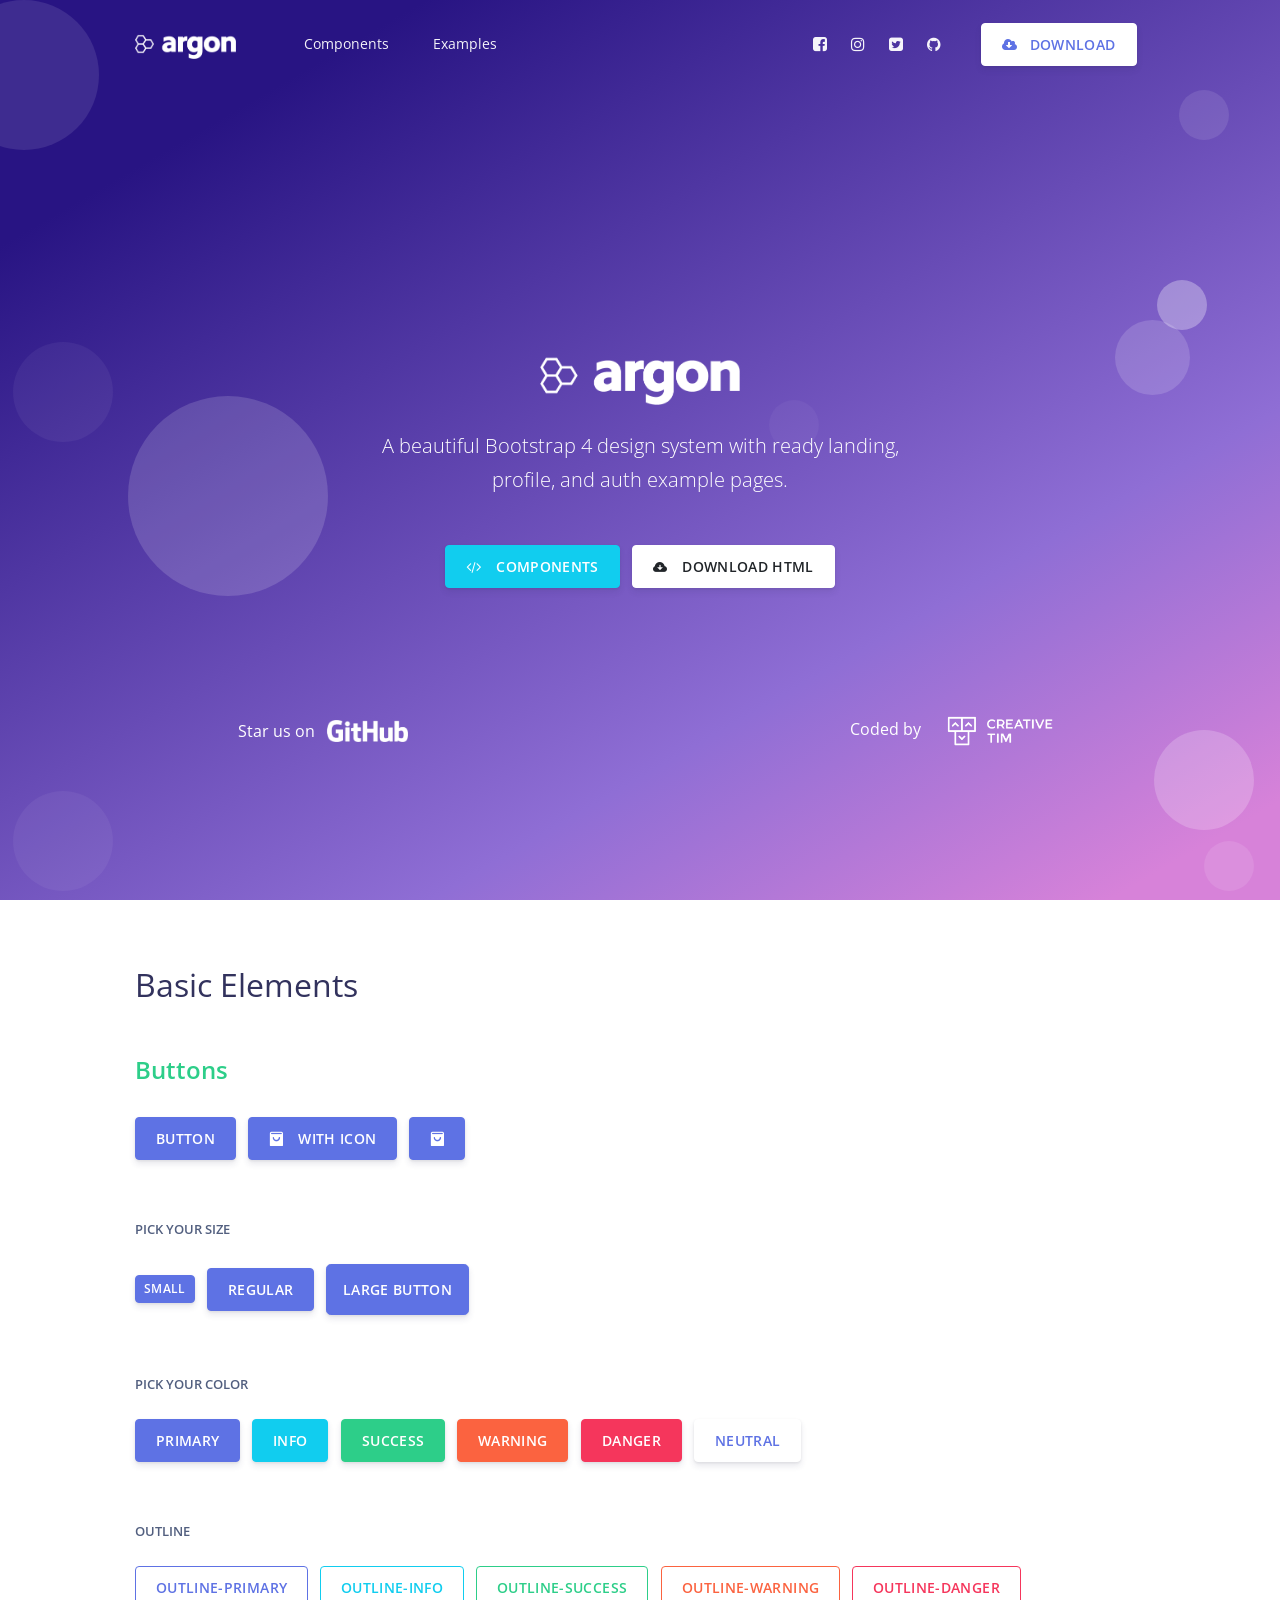
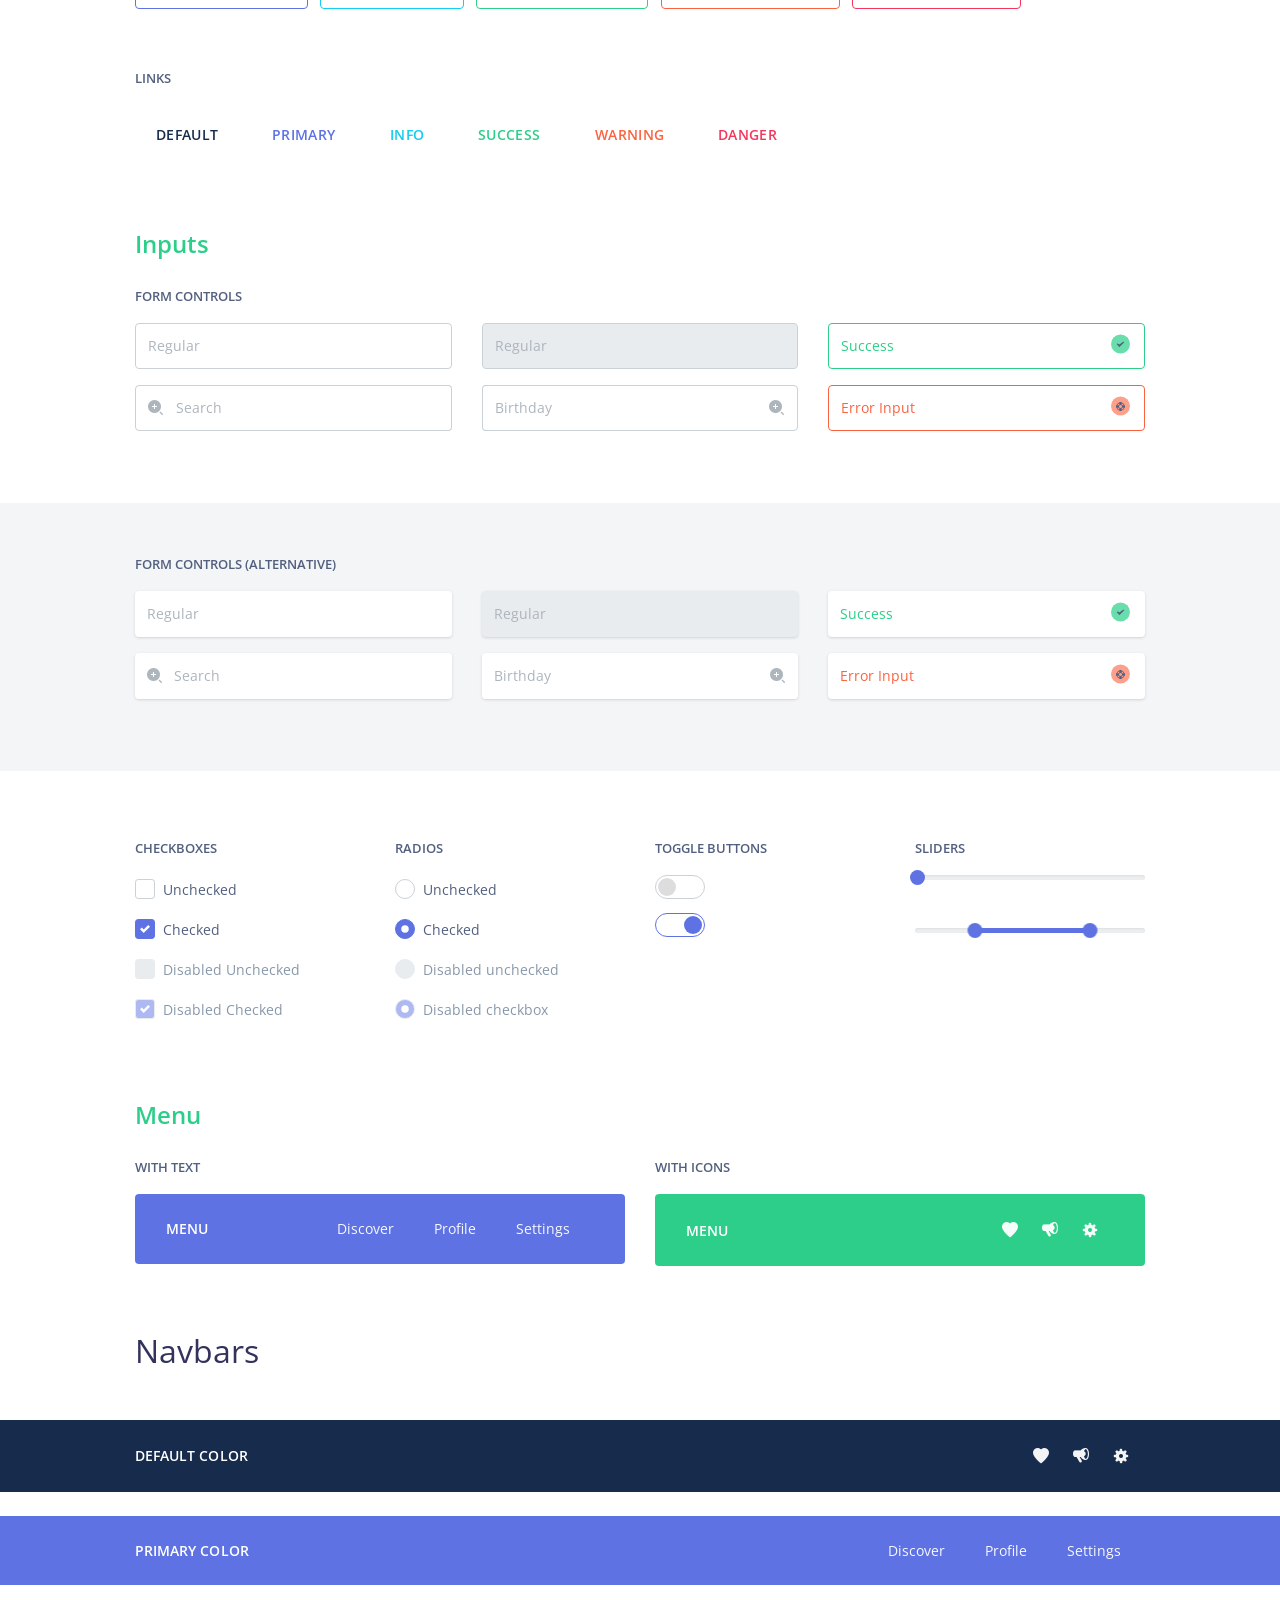
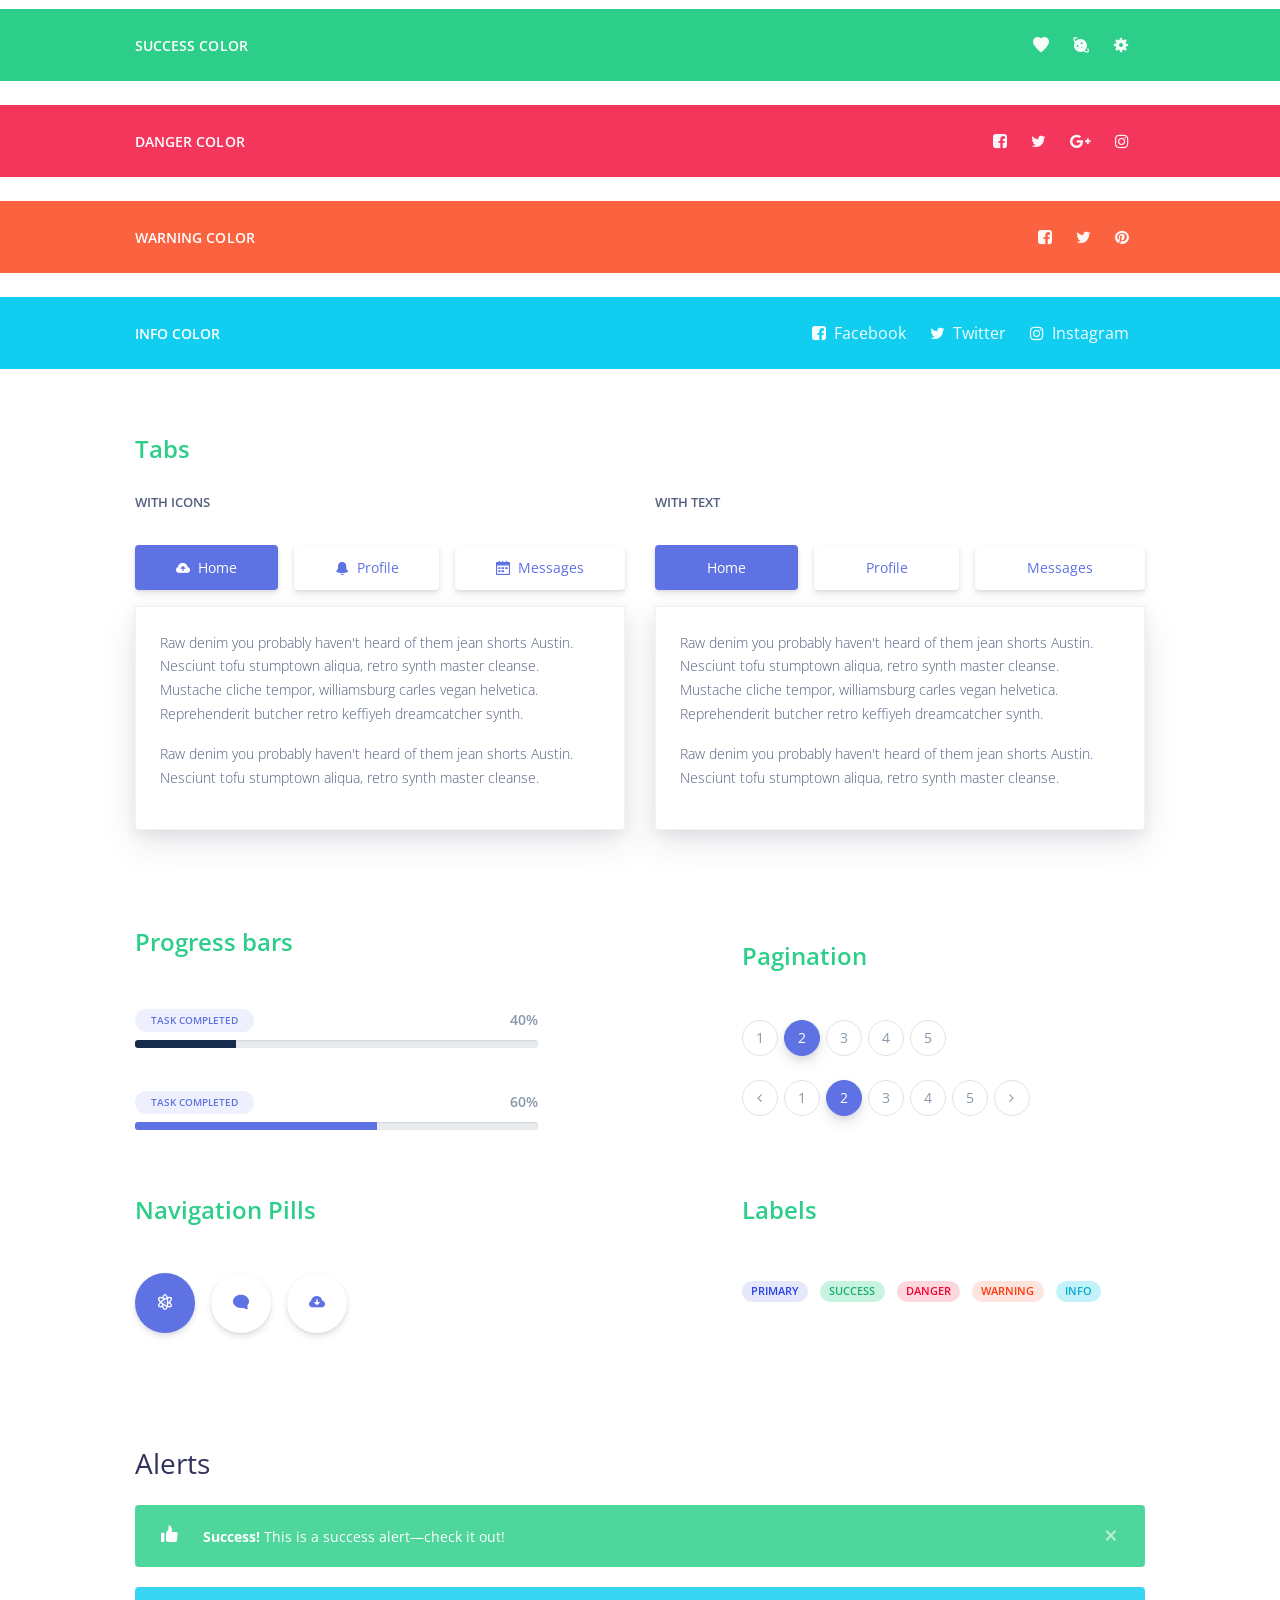
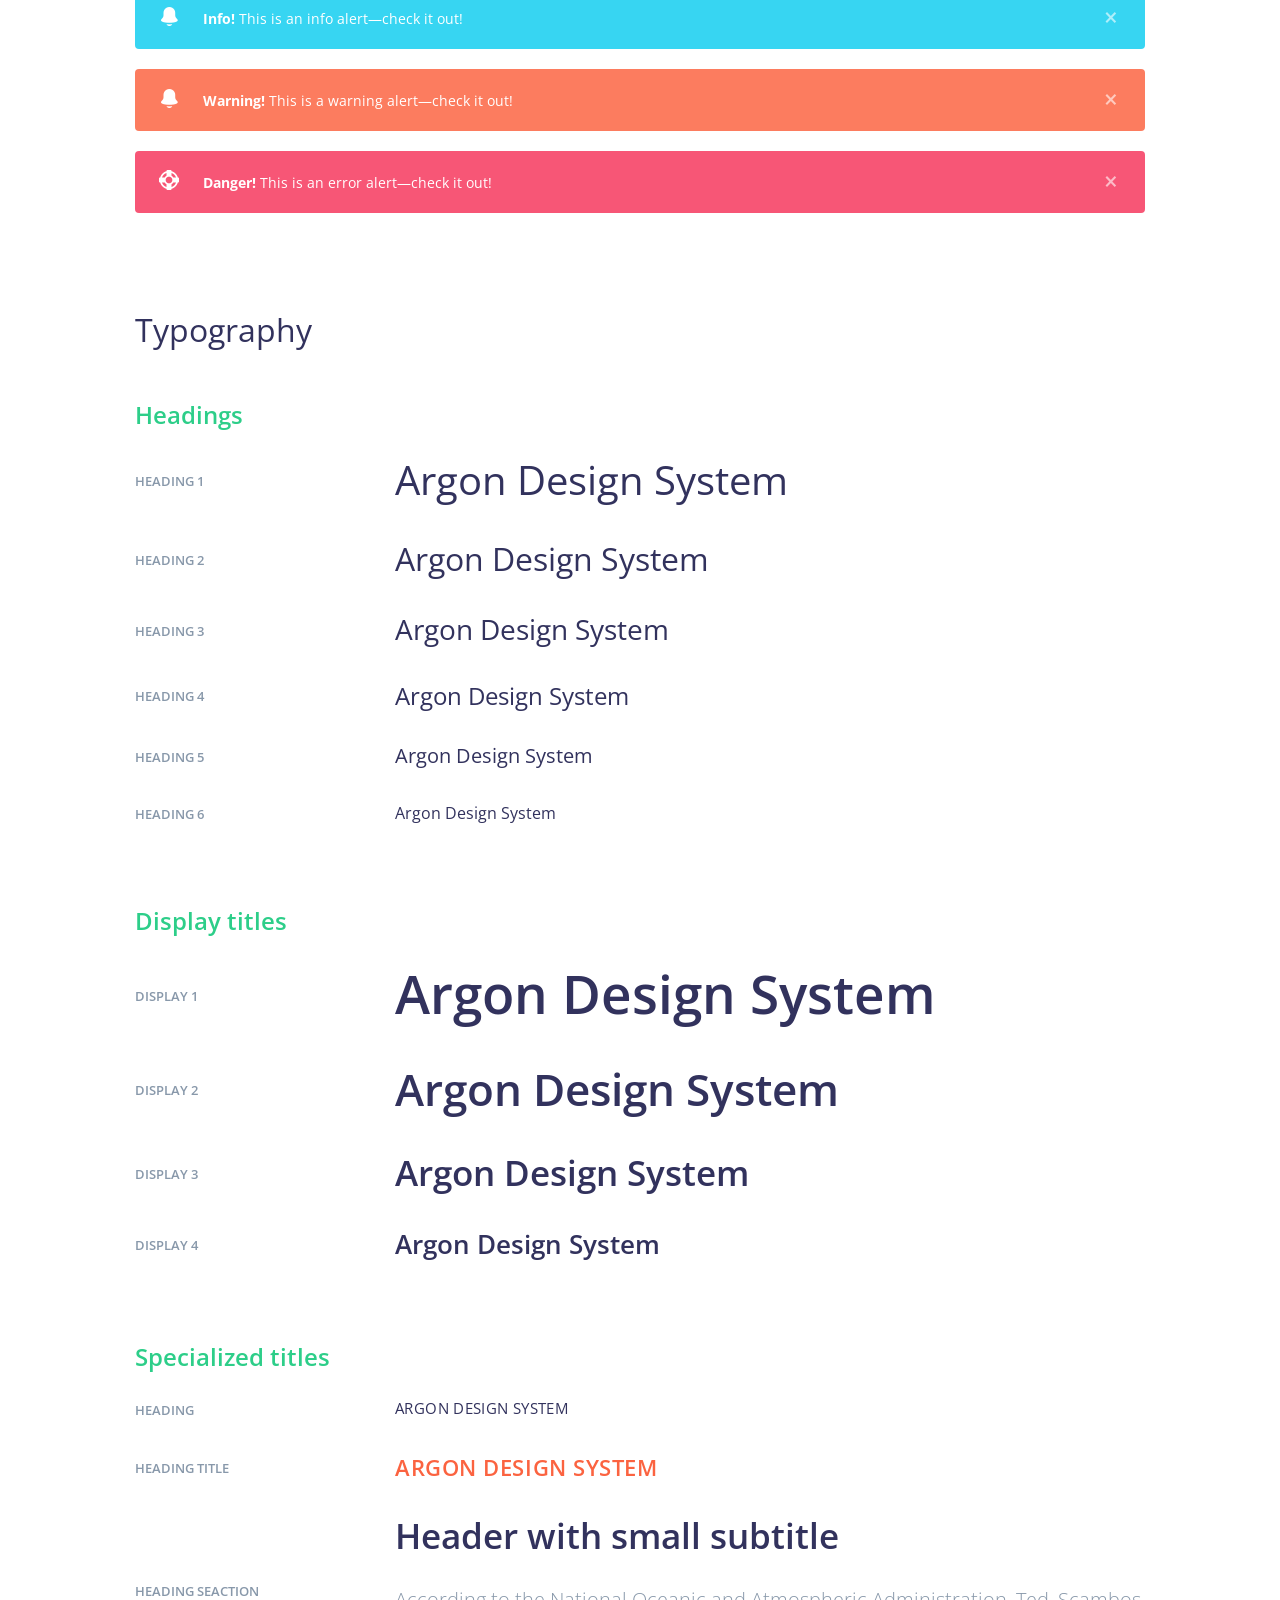
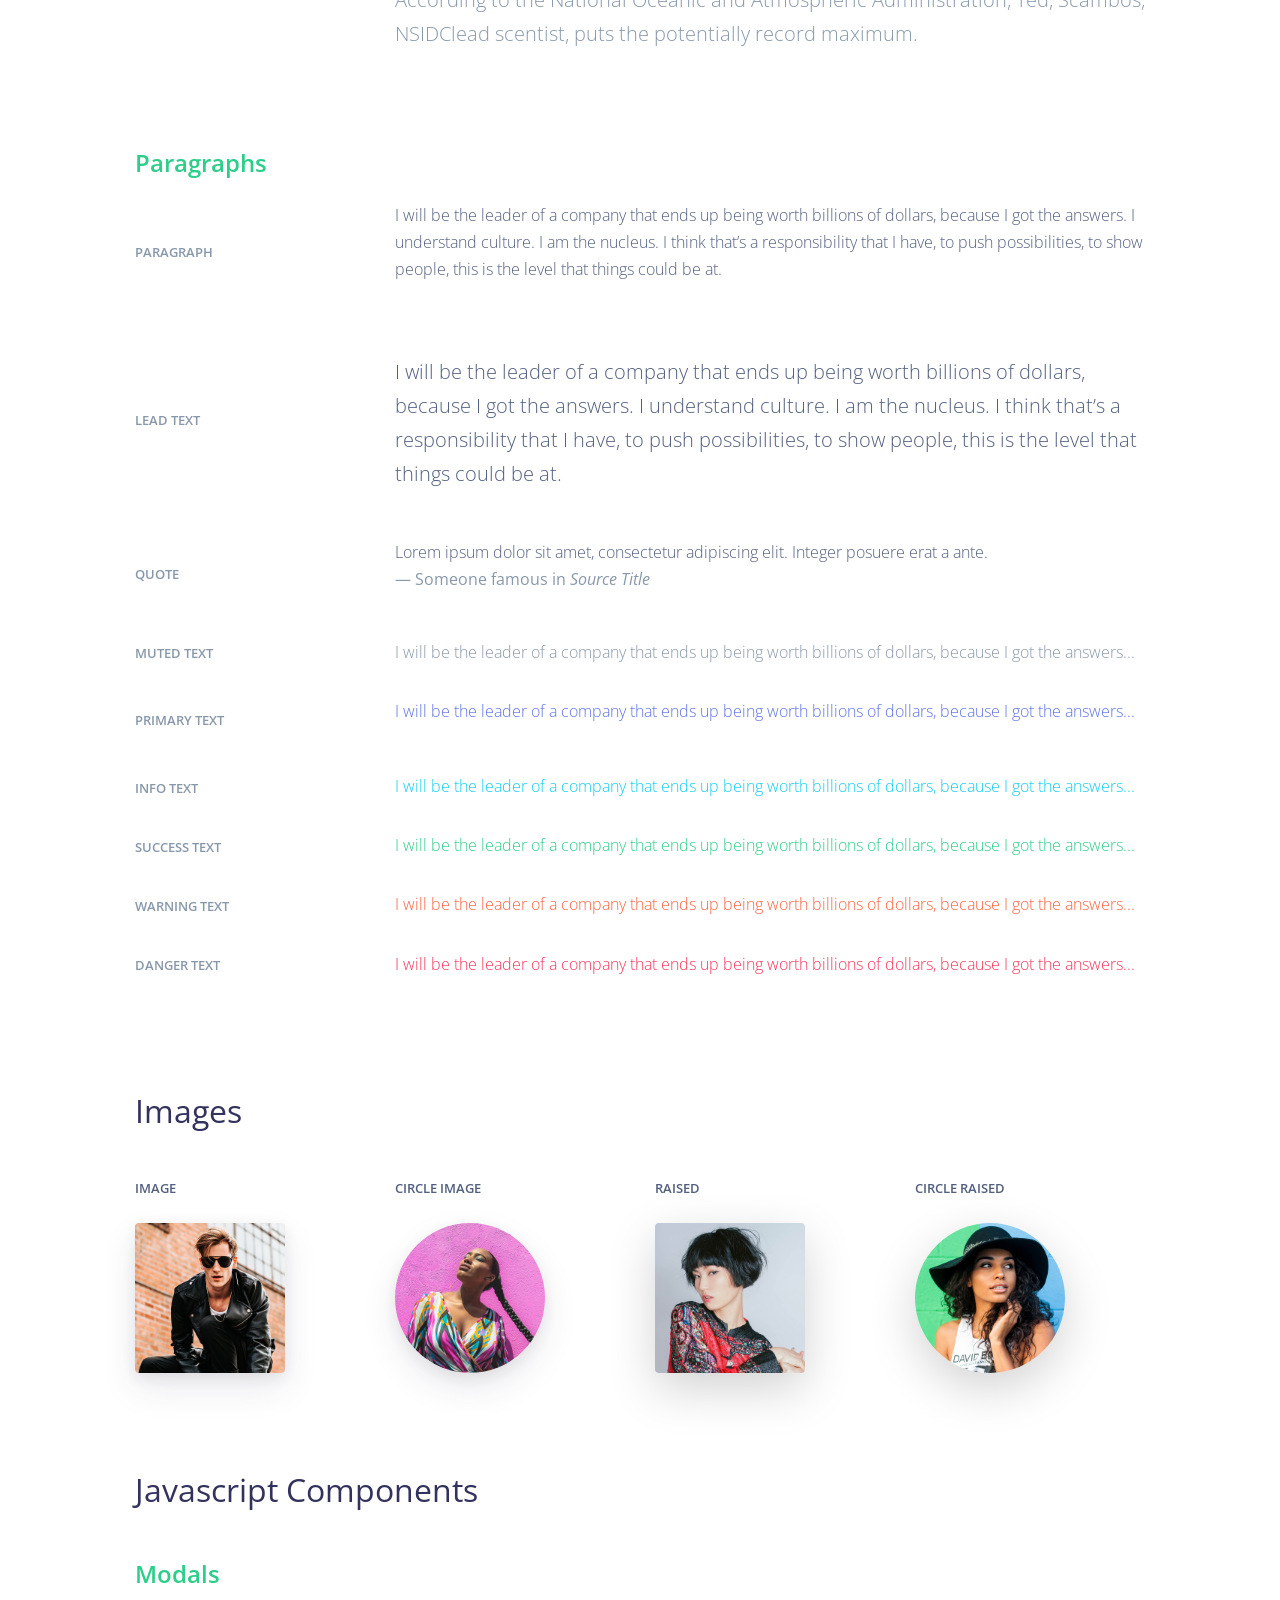
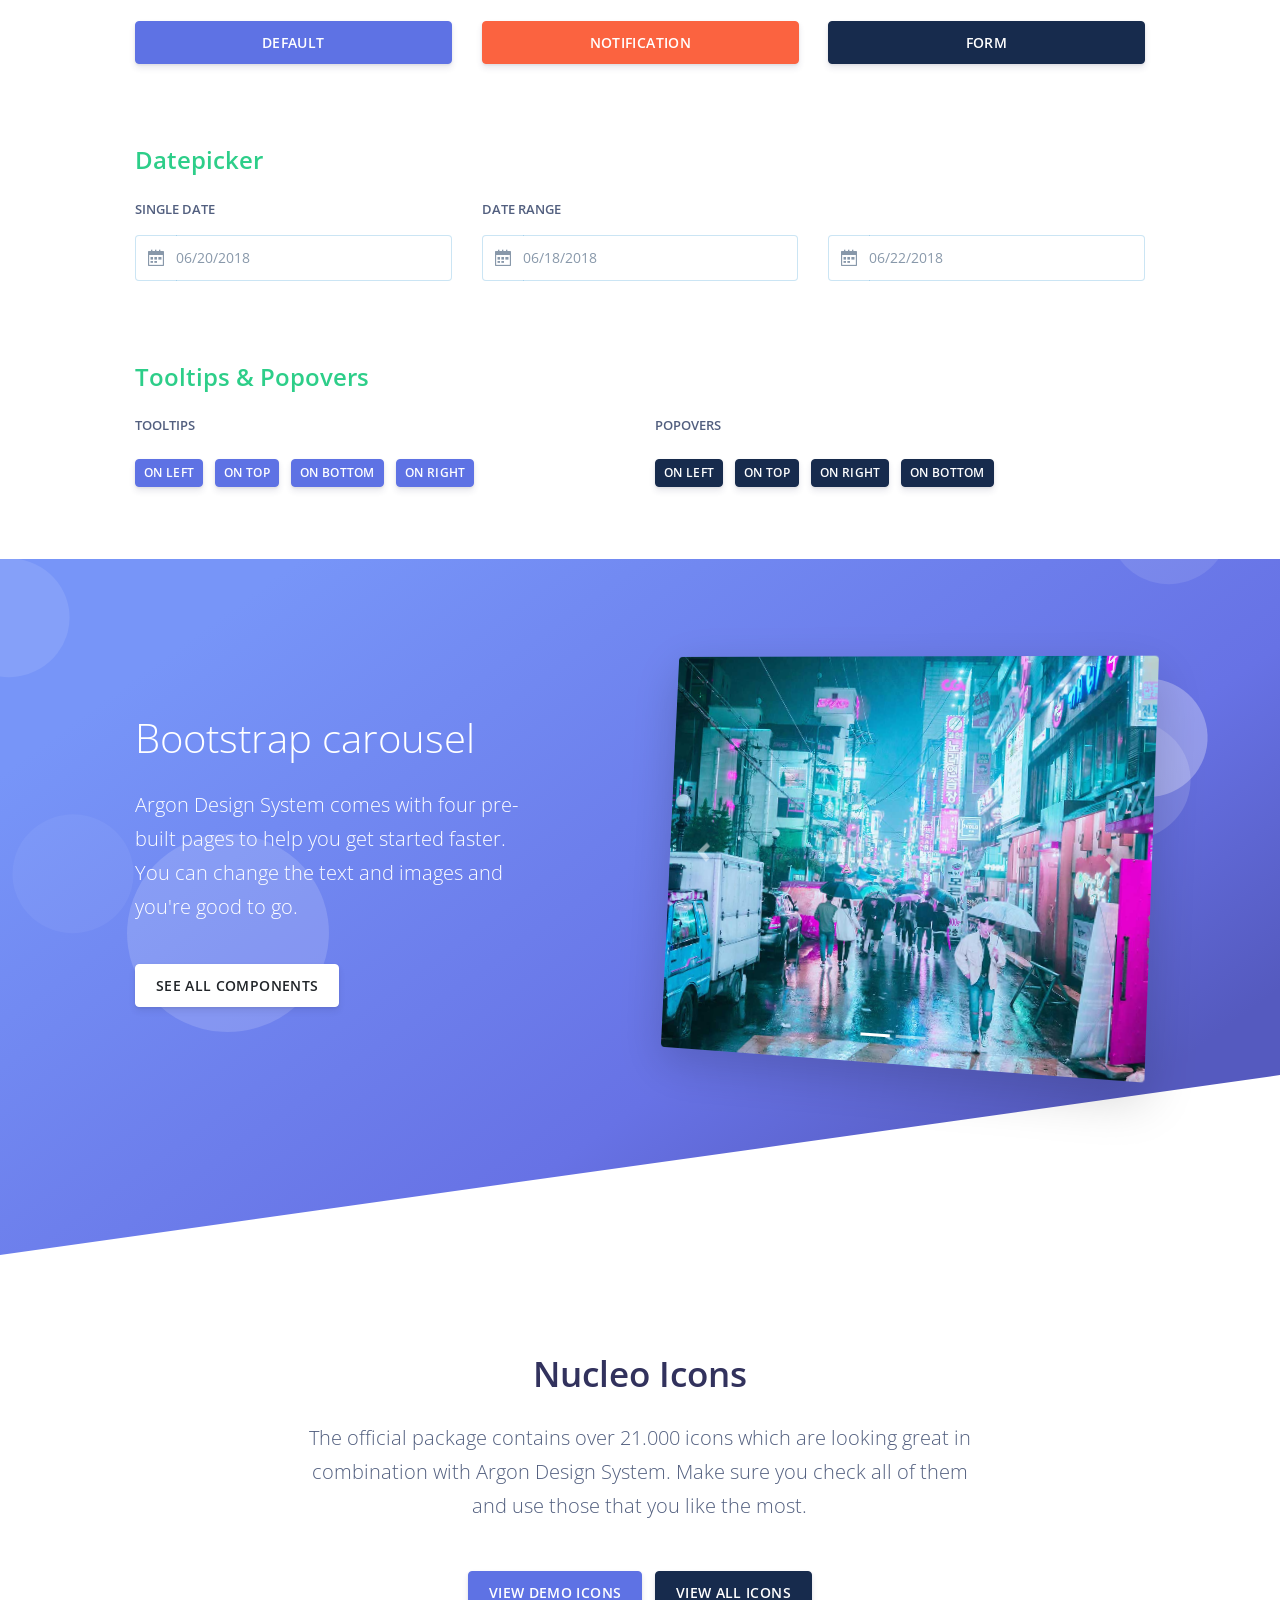
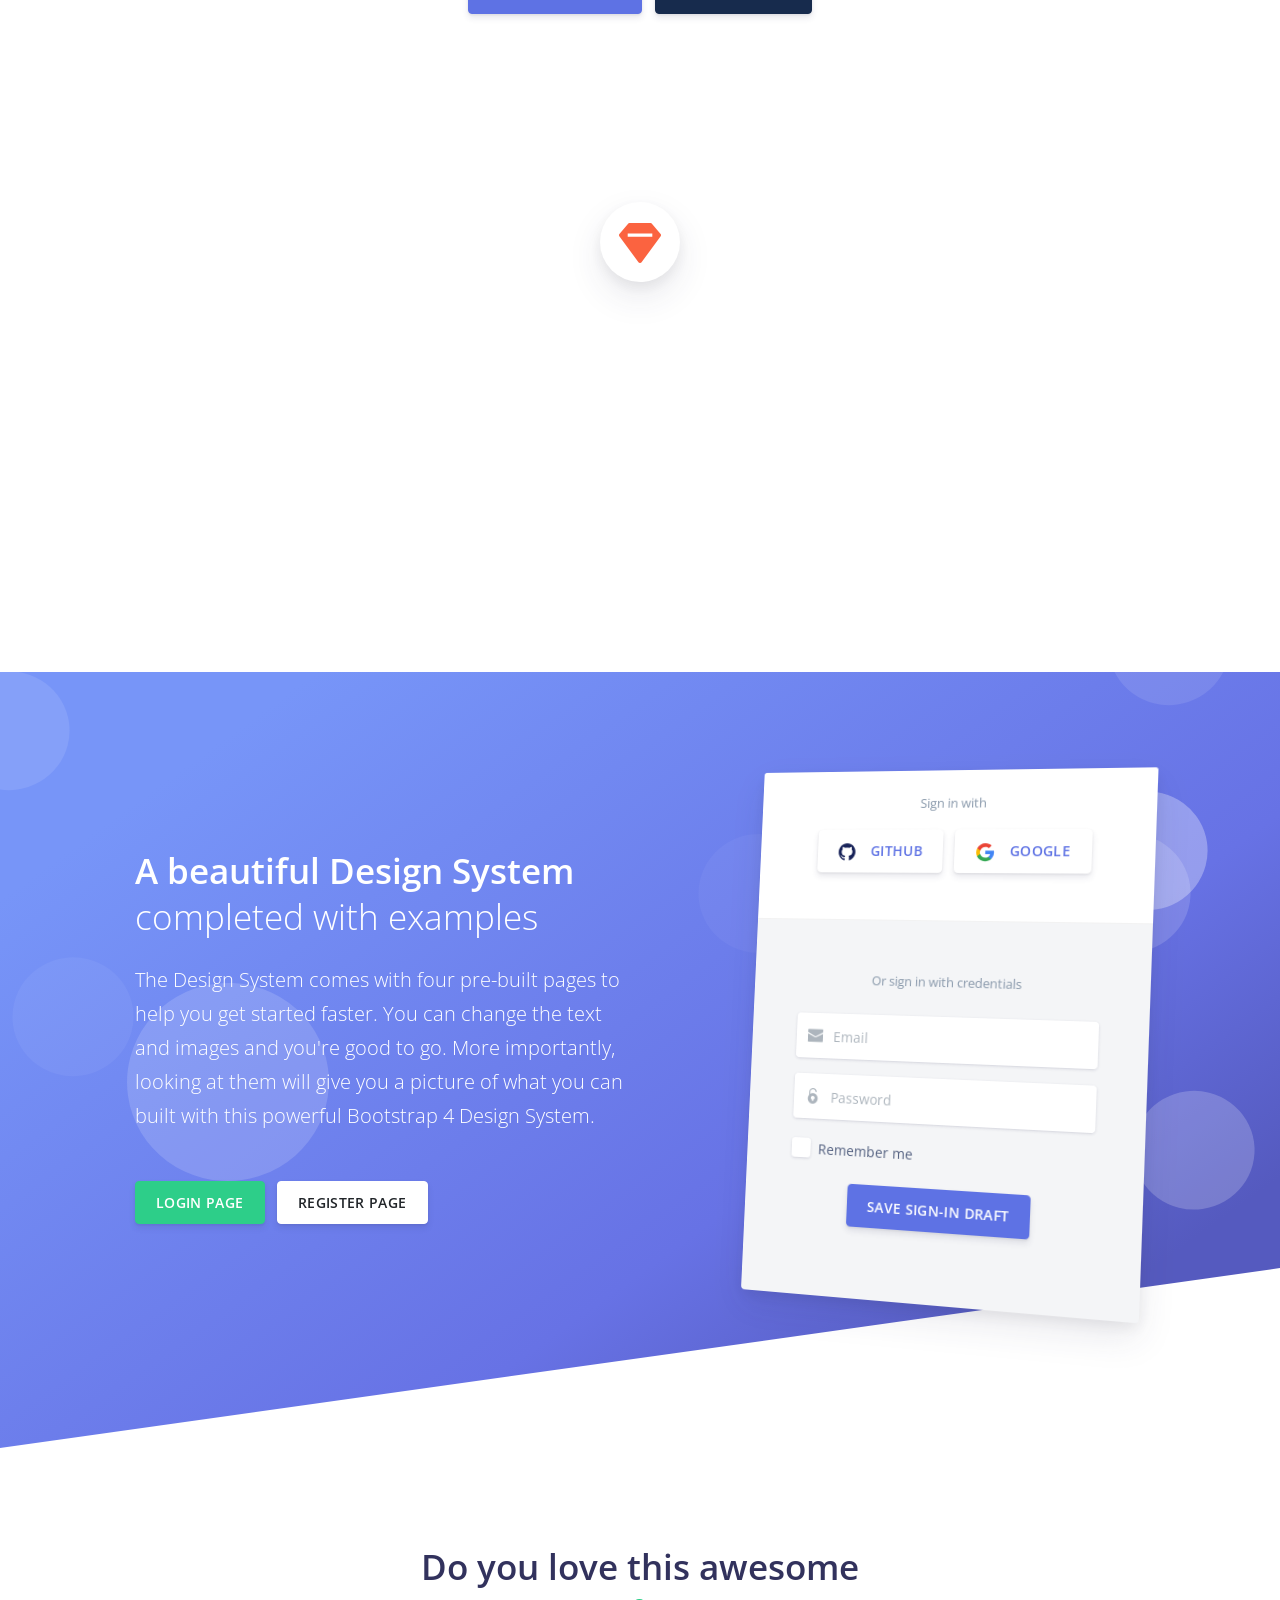
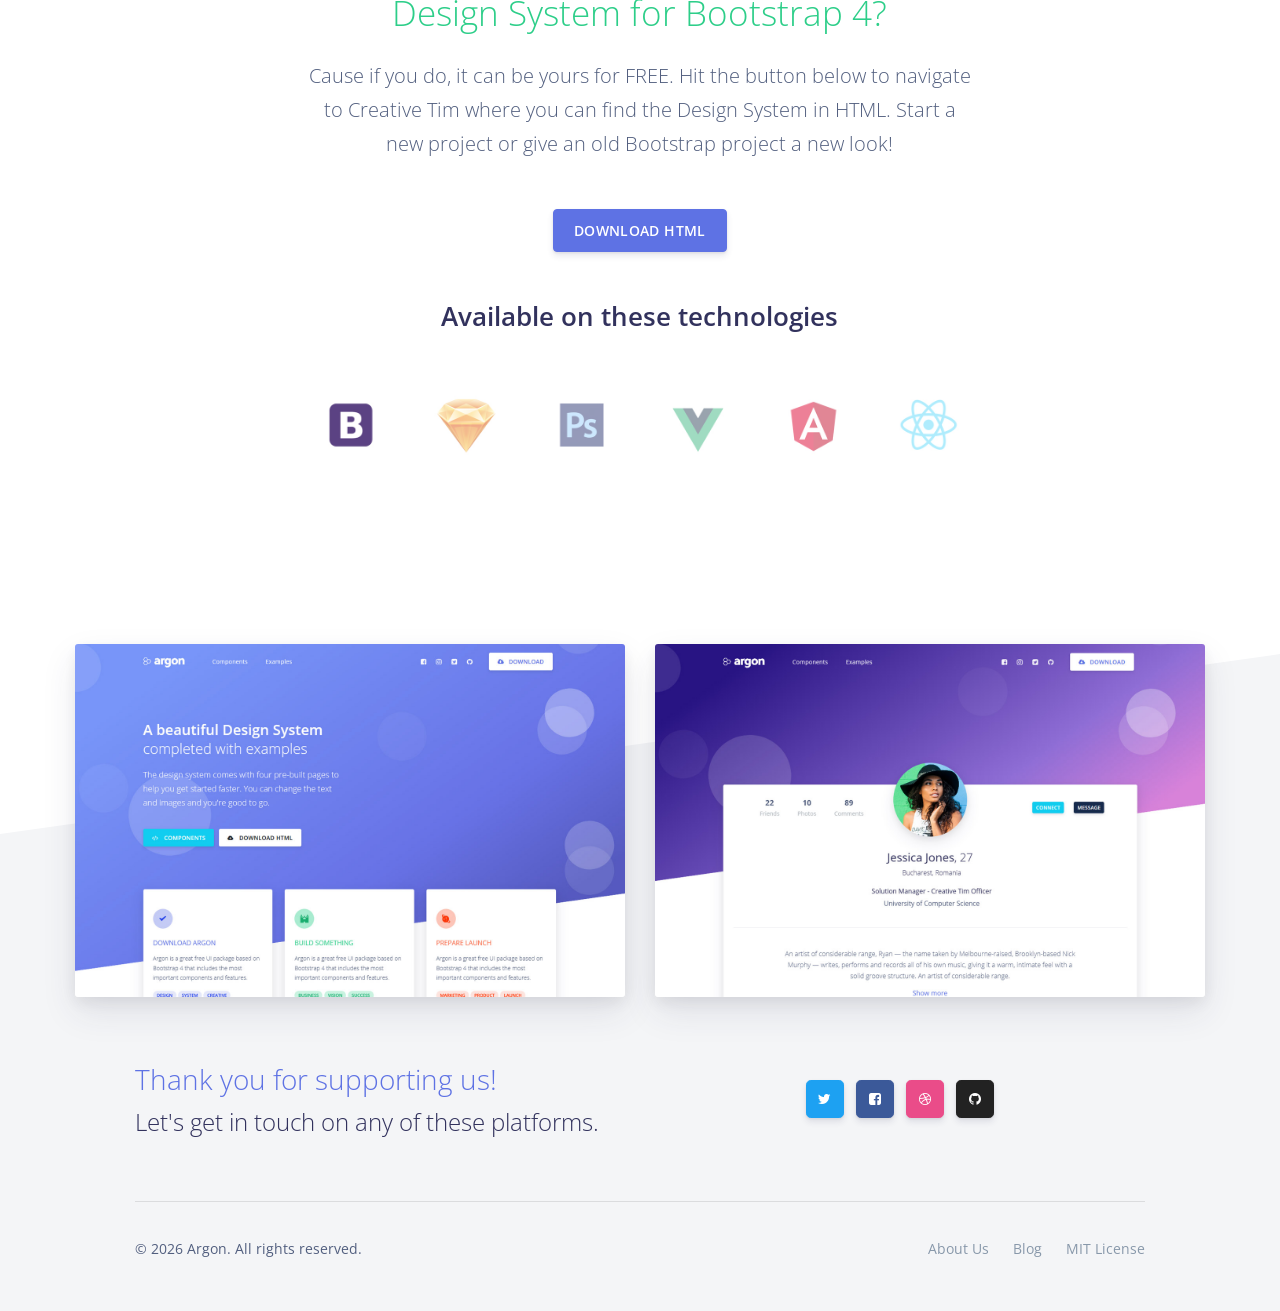
==== commit 25d2aa42: "Complete pack contents: full starter assets, vendor libraries, images and fonts" ====
--- a/assets/starter/index.html
+++ b/assets/starter/index.html
@@ -1,1764 +1,1764 @@
-<!DOCTYPE html>
-<html data-motion-mode="full" data-motion="full">
-
-<head>
-  <meta charset="utf-8">
-  <meta name="viewport" content="width=device-width, initial-scale=1, shrink-to-fit=no">
-  <meta name="description" content="Start your development with a Design System for Bootstrap 4.">
-  <meta name="author" content="Creative Tim">
-  <title>Argon — Bootstrap Design System</title>
-  <!-- Favicon -->
-  <link href="./assets/img/brand/favicon.png" rel="icon" type="image/png">
-  <!-- Fonts -->
-  <!-- Icons -->
-  <link href="./assets/vendor/nucleo/css/nucleo.css" rel="stylesheet">
-  <link href="./assets/vendor/font-awesome/css/font-awesome.min.css" rel="stylesheet">
-  <!-- Argon CSS -->
-  <link rel="stylesheet" href="./assets/css/local-fonts.css">
-<link rel="stylesheet" href="./assets/css/motion-local.css">
-<link type="text/css" href="./assets/css/argon.css?v=1.0.0" rel="stylesheet">
-</head>
-
-<body>
-  <header class="header-global">
-    <nav id="navbar-main" class="navbar navbar-main navbar-expand-lg navbar-transparent navbar-light">
-      <div class="container">
-        <a class="navbar-brand mr-lg-5" href="./index.html">
-          <img src="./assets/img/brand/white.png">
-        </a>
-        <button class="navbar-toggler" type="button" data-toggle="collapse" data-target="#navbar_global" aria-controls="navbar_global" aria-expanded="false" aria-label="Toggle navigation">
-          <span class="navbar-toggler-icon"></span>
-        </button>
-        <div class="navbar-collapse collapse" id="navbar_global">
-          <div class="navbar-collapse-header">
-            <div class="row">
-              <div class="col-6 collapse-brand">
-                <a href="./index.html">
-                  <img src="./assets/img/brand/blue.png">
-                </a>
-              </div>
-              <div class="col-6 collapse-close">
-                <button type="button" class="navbar-toggler" data-toggle="collapse" data-target="#navbar_global" aria-controls="navbar_global" aria-expanded="false" aria-label="Toggle navigation">
-                  <span></span>
-                  <span></span>
-                </button>
-              </div>
-            </div>
-          </div>
-          <ul class="navbar-nav navbar-nav-hover align-items-lg-center">
-            <li class="nav-item dropdown">
-              <a href="#" class="nav-link" data-toggle="dropdown" href="#" role="button">
-                <i class="ni ni-ui-04 d-lg-none"></i>
-                <span class="nav-link-inner--text">Components</span>
-              </a>
-              <div class="dropdown-menu dropdown-menu-xl">
-                <div class="dropdown-menu-inner">
-                  <a href="#" class="media d-flex align-items-center">
-                    <div class="icon icon-shape bg-gradient-primary rounded-circle text-white">
-                      <i class="ni ni-spaceship"></i>
-                    </div>
-                    <div class="media-body ml-3">
-                      <h6 class="heading text-primary mb-md-1">Getting started</h6>
-                      <p class="description d-none d-md-inline-block mb-0">Get started with Bootstrap, the world's most popular framework for building responsive sites.</p>
-                    </div>
-                  </a>
-                  <a href="#" class="media d-flex align-items-center">
-                    <div class="icon icon-shape bg-gradient-warning rounded-circle text-white">
-                      <i class="ni ni-ui-04"></i>
-                    </div>
-                    <div class="media-body ml-3">
-                      <h5 class="heading text-warning mb-md-1">Components</h5>
-                      <p class="description d-none d-md-inline-block mb-0">Learn how to use Argon compiling Scss, change brand colors and more.</p>
-                    </div>
-                  </a>
-                </div>
-              </div>
-            </li>
-            <li class="nav-item dropdown">
-              <a href="#" class="nav-link" data-toggle="dropdown" href="#" role="button">
-                <i class="ni ni-collection d-lg-none"></i>
-                <span class="nav-link-inner--text">Examples</span>
-              </a>
-              <div class="dropdown-menu">
-                <a href="./landing.html" class="dropdown-item">Landing</a>
-                <a href="./profile.html" class="dropdown-item">Profile</a>
-                <a href="./login.html" class="dropdown-item">Login</a>
-                <a href="./register.html" class="dropdown-item">Register</a>
-              </div>
-            </li>
-          </ul>
-          <ul class="navbar-nav align-items-lg-center ml-lg-auto">
-            <li class="nav-item">
-              <a class="nav-link nav-link-icon" href="#" data-toggle="tooltip" title="Like us on Facebook">
-                <i class="fa fa-facebook-square"></i>
-                <span class="nav-link-inner--text d-lg-none">Facebook</span>
-              </a>
-            </li>
-            <li class="nav-item">
-              <a class="nav-link nav-link-icon" href="#" data-toggle="tooltip" title="Follow us on Instagram">
-                <i class="fa fa-instagram"></i>
-                <span class="nav-link-inner--text d-lg-none">Instagram</span>
-              </a>
-            </li>
-            <li class="nav-item">
-              <a class="nav-link nav-link-icon" href="#" data-toggle="tooltip" title="Follow us on Twitter">
-                <i class="fa fa-twitter-square"></i>
-                <span class="nav-link-inner--text d-lg-none">Twitter</span>
-              </a>
-            </li>
-            <li class="nav-item">
-              <a class="nav-link nav-link-icon" href="#" data-toggle="tooltip">
-                <i class="fa fa-github"></i>
-                <span class="nav-link-inner--text d-lg-none">Github</span>
-              </a>
-            </li>
-            <li class="nav-item d-none d-lg-block ml-lg-4">
-              <a href="#" class="btn btn-neutral btn-icon">
-                <span class="btn-inner--icon">
-                  <i class="fa fa-cloud-download mr-2"></i>
-                </span>
-                <span class="nav-link-inner--text">Download</span>
-              </a>
-            </li>
-          </ul>
-        </div>
-      </div>
-    </nav>
-  </header>
-  <main>
-    <div class="position-relative">
-      <!-- Hero for FREE version -->
-      <section class="section-hero section-shaped my-0">
-        <div class="shape shape-style-1 shape-primary">
-          <span class="span-150"></span>
-          <span class="span-50"></span>
-          <span class="span-50"></span>
-          <span class="span-75"></span>
-          <span class="span-100"></span>
-          <span class="span-75"></span>
-          <span class="span-50"></span>
-          <span class="span-100"></span>
-          <span class="span-50"></span>
-          <span class="span-100"></span>
-        </div>
-        <div class="container shape-container d-flex align-items-center">
-          <div class="col px-0">
-            <div class="row justify-content-center align-items-center">
-              <div class="col-lg-7 text-center pt-lg">
-                <img src="./assets/img/brand/white.png" style="width: 200px;" class="img-fluid">
-                <p class="lead text-white mt-4 mb-5">A beautiful Bootstrap 4 design system with ready landing, profile, and auth example pages.</p>
-                <div class="btn-wrapper">
-                  <a href="#section-components" class="btn btn-info btn-icon mb-3 mb-sm-0" data-toggle="scroll">
-                    <span class="btn-inner--icon"><i class="fa fa-code"></i></span>
-                    <span class="btn-inner--text">Components</span>
-                  </a>
-                  <a href="#" class="btn btn-white btn-icon mb-3 mb-sm-0">
-                    <span class="btn-inner--icon"><i class="ni ni-cloud-download-95"></i></span>
-                    <span class="btn-inner--text">Download HTML</span>
-                  </a>
-                </div>
-              </div>
-            </div>
-            <div class="row align-items-center justify-content-around stars-and-coded">
-              <div class="col-sm-4">
-                <span class="text-white alpha-7 ml-3">Star us on</span>
-                <a href="#" target="_blank" title="Support us on Github">
-                  <img src="./assets/img/brand/github-white-slim.png" style="height: 22px; margin-top: -3px">
-                </a>
-              </div>
-              <div class="col-sm-4 mt-4 mt-sm-0 text-right">
-                <span class="text-white alpha-7">Coded by</span>
-                <a href="#">
-                  <img src="./assets/img/brand/creativetim-white-slim.png" class="ml-3" style="height: 30px;">
-                </a>
-              </div>
-            </div>
-          </div>
-        </div>
-      </section>
-    </div>
-    <section class="section section-components pb-0" id="section-components">
-      <div class="container">
-        <div class="row justify-content-center">
-          <div class="col-lg-12">
-            <!-- Basic elements -->
-            <h2 class="mb-5">
-              <span>Basic Elements</span>
-            </h2>
-            <!-- Buttons -->
-            <h3 class="h4 text-success font-weight-bold mb-4">Buttons</h3>
-            <!-- Button styles -->
-            <div>
-              <button class="btn btn-primary" type="button">Button</button>
-              <button class="btn btn-icon btn-3 btn-primary" type="button">
-                <span class="btn-inner--icon"><i class="ni ni-bag-17"></i></span>
-                <span class="btn-inner--text">With icon</span>
-              </button>
-              <button class="btn btn-icon btn-2 btn-primary" type="button">
-                <span class="btn-inner--icon"><i class="ni ni-bag-17"></i></span>
-              </button>
-              <!-- Button wizes -->
-              <div class="mb-3 mt-5">
-                <small class="text-uppercase font-weight-bold">Pick your size</small>
-              </div>
-              <button class="btn btn-sm btn-primary" type="button">Small</button>
-              <button class="btn btn-1 btn-primary" type="button">Regular</button>
-              <button class="btn btn-lg btn-primary" type="button">Large Button</button>
-            </div>
-            <!-- Button colors -->
-            <div class="mb-3 mt-5">
-              <small class="text-uppercase font-weight-bold">Pick your color</small>
-            </div>
-            <button class="btn btn-1 btn-primary" type="button">Primary</button>
-            <button class="btn btn-1 btn-info" type="button">Info</button>
-            <button class="btn btn-1 btn-success" type="button">Success</button>
-            <button class="btn btn-1 btn-warning" type="button">Warning</button>
-            <button class="btn btn-1 btn-danger" type="button">Danger</button>
-            <button class="btn btn-1 btn-neutral" type="button">Neutral</button>
-            <div class="mb-3 mt-5">
-              <small class="text-uppercase font-weight-bold">Outline</small>
-            </div>
-            <button class="btn btn-1 btn-outline-primary" type="button">Outline-primary</button>
-            <button class="btn btn-1 btn-outline-info" type="button">Outline-info</button>
-            <button class="btn btn-1 btn-outline-success" type="button">Outline-success</button>
-            <button class="btn btn-1 btn-outline-warning" type="button">Outline-warning</button>
-            <button class="btn btn-1 btn-outline-danger" type="button">Outline-danger</button>
-            <!-- Button links -->
-            <div class="mb-3 mt-5">
-              <small class="text-uppercase font-weight-bold">Links</small>
-            </div>
-            <a href="#" class="btn btn-link text-default">Default</a>
-            <a href="#" class="btn btn-link text-primary">Primary</a>
-            <a href="#" class="btn btn-link text-info">Info</a>
-            <a href="#" class="btn btn-link text-success">Success</a>
-            <a href="#" class="btn btn-link text-warning">Warning</a>
-            <a href="#" class="btn btn-link text-danger">Danger</a>
-          </div>
-        </div>
-      </div>
-    </section>
-    <section class="section pb-0 section-components">
-      <div class="container mb-5">
-        <!-- Inputs -->
-        <h3 class="h4 text-success font-weight-bold mb-4">Inputs</h3>
-        <div class="mb-3">
-          <small class="text-uppercase font-weight-bold">Form controls</small>
-        </div>
-        <div class="row">
-          <div class="col-lg-4 col-sm-6">
-            <div class="form-group">
-              <input type="text" placeholder="Regular" class="form-control" />
-            </div>
-            <div class="form-group">
-              <div class="input-group mb-4">
-                <div class="input-group-prepend">
-                  <span class="input-group-text"><i class="ni ni-zoom-split-in"></i></span>
-                </div>
-                <input class="form-control" placeholder="Search" type="text">
-              </div>
-            </div>
-          </div>
-          <div class="col-lg-4 col-sm-6">
-            <div class="form-group">
-              <input type="text" placeholder="Regular" class="form-control" disabled />
-            </div>
-            <div class="form-group">
-              <div class="input-group mb-4">
-                <input class="form-control" placeholder="Birthday" type="text">
-                <div class="input-group-append">
-                  <span class="input-group-text"><i class="ni ni-zoom-split-in"></i></span>
-                </div>
-              </div>
-            </div>
-          </div>
-          <div class="col-lg-4 col-sm-6">
-            <div class="form-group has-success">
-              <input type="text" placeholder="Success" class="form-control is-valid" />
-            </div>
-            <div class="form-group has-danger">
-              <input type="email" placeholder="Error Input" class="form-control is-invalid" />
-            </div>
-          </div>
-        </div>
-      </div>
-      <div class="py-5 bg-secondary">
-        <div class="container">
-          <!-- Inputs (alternative) -->
-          <div class="mb-3">
-            <small class="text-uppercase font-weight-bold">Form controls (alternative)</small>
-          </div>
-          <div class="row">
-            <div class="col-lg-4 col-sm-6">
-              <div class="form-group">
-                <input type="text" placeholder="Regular" class="form-control form-control-alternative" />
-              </div>
-              <div class="form-group">
-                <div class="input-group input-group-alternative mb-4">
-                  <div class="input-group-prepend">
-                    <span class="input-group-text"><i class="ni ni-zoom-split-in"></i></span>
-                  </div>
-                  <input class="form-control" placeholder="Search" type="text">
-                </div>
-              </div>
-            </div>
-            <div class="col-lg-4 col-sm-6">
-              <div class="form-group">
-                <input type="text" placeholder="Regular" class="form-control form-control-alternative " disabled />
-              </div>
-              <div class="form-group">
-                <div class="input-group input-group-alternative mb-4">
-                  <input class="form-control" placeholder="Birthday" type="text">
-                  <div class="input-group-append">
-                    <span class="input-group-text"><i class="ni ni-zoom-split-in"></i></span>
-                  </div>
-                </div>
-              </div>
-            </div>
-            <div class="col-lg-4 col-sm-6">
-              <div class="form-group has-success">
-                <input type="text" placeholder="Success" class="form-control form-control-alternative is-valid" />
-              </div>
-              <div class="form-group has-danger">
-                <input type="email" placeholder="Error Input" class="form-control form-control-alternative is-invalid" />
-              </div>
-            </div>
-          </div>
-        </div>
-      </div>
-    </section>
-    <section class="section">
-      <div class="container">
-        <!-- Custom controls -->
-        <div class="row">
-          <div class="col-lg-3 col-md-6">
-            <!-- Checkboxes -->
-            <div class="mb-3">
-              <small class="text-uppercase font-weight-bold">Checkboxes</small>
-            </div>
-            <div class="custom-control custom-checkbox mb-3">
-              <input class="custom-control-input" id="customCheck1" type="checkbox">
-              <label class="custom-control-label" for="customCheck1">
-                <span>Unchecked</span>
-              </label>
-            </div>
-            <div class="custom-control custom-checkbox mb-3">
-              <input class="custom-control-input" id="customCheck2" type="checkbox" checked>
-              <label class="custom-control-label" for="customCheck2">
-                <span>Checked</span>
-              </label>
-            </div>
-            <div class="custom-control custom-checkbox mb-3">
-              <input class="custom-control-input" id="customCheck3" type="checkbox" disabled>
-              <label class="custom-control-label" for="customCheck3">
-                <span>Disabled Unchecked</span>
-              </label>
-            </div>
-            <div class="custom-control custom-checkbox mb-3">
-              <input class="custom-control-input" id="customCheck4" type="checkbox" checked disabled>
-              <label class="custom-control-label" for="customCheck4">
-                <span>Disabled Checked</span>
-              </label>
-            </div>
-          </div>
-          <div class="col-lg-3 col-sm-6 mt-4 mt-md-0">
-            <!-- Radio buttons -->
-            <div class="mb-3">
-              <small class="text-uppercase font-weight-bold">Radios</small>
-            </div>
-            <div class="custom-control custom-radio mb-3">
-              <input name="custom-radio-1" class="custom-control-input" id="customRadio1" type="radio">
-              <label class="custom-control-label" for="customRadio1">
-                <span>Unchecked</span>
-              </label>
-            </div>
-            <div class="custom-control custom-radio mb-3">
-              <input name="custom-radio-1" class="custom-control-input" id="customRadio2" checked type="radio">
-              <label class="custom-control-label" for="customRadio2">
-                <span>Checked</span>
-              </label>
-            </div>
-            <div class="custom-control custom-radio mb-3">
-              <input name="custom-radio-2" class="custom-control-input" id="customRadio3" disabled type="radio">
-              <label class="custom-control-label" for="customRadio3">
-                <span>Disabled unchecked</span>
-              </label>
-            </div>
-            <div class="custom-control custom-radio mb-3">
-              <input name="custom-radio-2" class="custom-control-input" id="customRadio4" checked disabled type="radio">
-              <label class="custom-control-label" for="customRadio4">
-                <span>Disabled checkbox</span>
-              </label>
-            </div>
-          </div>
-          <div class="col-lg-3 col-sm-6 mt-4 mt-md-0">
-            <!-- Toggle buttons -->
-            <div class="mb-3">
-              <small class="text-uppercase font-weight-bold">Toggle buttons</small>
-            </div>
-            <label class="custom-toggle">
-              <input type="checkbox">
-              <span class="custom-toggle-slider rounded-circle"></span>
-            </label>
-            <span class="clearfix"></span>
-            <label class="custom-toggle">
-              <input type="checkbox" checked>
-              <span class="custom-toggle-slider rounded-circle"></span>
-            </label>
-          </div>
-          <div class="col-lg-3 col-sm-6 mt-4 mt-md-0">
-            <div class="mb-3">
-              <small class="text-uppercase font-weight-bold">Sliders</small>
-            </div>
-            <!-- Simple slider -->
-            <div class="input-slider-container">
-              <div id="input-slider" class="input-slider" data-range-value-min="100" data-range-value-max="500"></div>
-              <!-- Input slider values -->
-              <div class="row mt-3 d-none">
-                <div class="col-6">
-                  <span id="input-slider-value" class="range-slider-value" data-range-value-low="100"></span>
-                </div>
-              </div>
-            </div>
-            <!-- Range slider -->
-            <div class="mt-5">
-              <!-- Range slider container -->
-              <div id="input-slider-range" data-range-value-min="100" data-range-value-max="500"></div>
-              <!-- Range slider values -->
-              <div class="row d-none">
-                <div class="col-6">
-                  <span class="range-slider-value value-low" data-range-value-low="200" id="input-slider-range-value-low"></span>
-                </div>
-                <div class="col-6 text-right">
-                  <span class="range-slider-value value-high" data-range-value-high="400" id="input-slider-range-value-high"></span>
-                </div>
-              </div>
-            </div>
-          </div>
-        </div>
-        <div class="row justify-content-center mt-md">
-          <div class="col-lg-12">
-            <!-- Menu -->
-            <h3 class="h4 text-success font-weight-bold mb-4">Menu</h3>
-            <div class="row">
-              <div class="col-lg-6">
-                <div class="mb-3">
-                  <small class="text-uppercase font-weight-bold">With text</small>
-                </div>
-                <nav class="navbar navbar-expand-lg navbar-dark bg-primary rounded">
-                  <div class="container">
-                    <a class="navbar-brand" href="#">Menu</a>
-                    <button class="navbar-toggler" type="button" data-toggle="collapse" data-target="#nav-inner-primary" aria-controls="nav-inner-primary" aria-expanded="false" aria-label="Toggle navigation">
-                      <span class="navbar-toggler-icon"></span>
-                    </button>
-                    <div class="collapse navbar-collapse" id="nav-inner-primary">
-                      <div class="navbar-collapse-header">
-                        <div class="row">
-                          <div class="col-6 collapse-brand">
-                            <a href="./index.html">
-                              <img src="./assets/img/brand/blue.png">
-                            </a>
-                          </div>
-                          <div class="col-6 collapse-close">
-                            <button type="button" class="navbar-toggler" data-toggle="collapse" data-target="#nav-inner-primary" aria-controls="nav-inner-primary" aria-expanded="false" aria-label="Toggle navigation">
-                              <span></span>
-                              <span></span>
-                            </button>
-                          </div>
-                        </div>
-                      </div>
-                      <ul class="navbar-nav ml-lg-auto">
-                        <li class="nav-item">
-                          <a class="nav-link" href="#">Discover
-                            <span class="sr-only">(current)</span>
-                          </a>
-                        </li>
-                        <li class="nav-item">
-                          <a class="nav-link" href="#">Profile</a>
-                        </li>
-                        <li class="nav-item dropdown">
-                          <a class="nav-link" href="#" id="nav-inner-primary_dropdown_1" role="button" data-toggle="dropdown" aria-haspopup="true" aria-expanded="false">Settings</a>
-                          <div class="dropdown-menu dropdown-menu-right" aria-labelledby="nav-inner-primary_dropdown_1">
-                            <a class="dropdown-item" href="#">Action</a>
-                            <a class="dropdown-item" href="#">Another action</a>
-                            <div class="dropdown-divider"></div>
-                            <a class="dropdown-item" href="#">Something else here</a>
-                          </div>
-                        </li>
-                      </ul>
-                    </div>
-                  </div>
-                </nav>
-              </div>
-              <div class="col-lg-6 mt-4 mt-lg-0">
-                <div class="mb-3">
-                  <small class="text-uppercase font-weight-bold">With icons</small>
-                </div>
-                <nav class="navbar navbar-expand-lg navbar-dark bg-success rounded">
-                  <div class="container">
-                    <a class="navbar-brand" href="#">Menu</a>
-                    <button class="navbar-toggler" type="button" data-toggle="collapse" data-target="#nav-inner-success" aria-controls="nav-inner-success" aria-expanded="false" aria-label="Toggle navigation">
-                      <span class="navbar-toggler-icon"></span>
-                    </button>
-                    <div class="collapse navbar-collapse" id="nav-inner-success">
-                      <div class="navbar-collapse-header">
-                        <div class="row">
-                          <div class="col-6 collapse-brand">
-                            <a href="./index.html">
-                              <img src="./assets/img/brand/blue.png">
-                            </a>
-                          </div>
-                          <div class="col-6 collapse-close">
-                            <button type="button" class="navbar-toggler" data-toggle="collapse" data-target="#nav-inner-success" aria-controls="nav-inner-success" aria-expanded="false" aria-label="Toggle navigation">
-                              <span></span>
-                              <span></span>
-                            </button>
-                          </div>
-                        </div>
-                      </div>
-                      <ul class="navbar-nav ml-lg-auto">
-                        <li class="nav-item">
-                          <a class="nav-link nav-link-icon" href="#">
-                            <i class="ni ni-favourite-28"></i>
-                            <span class="nav-link-inner--text d-lg-none">Discover</span>
-                          </a>
-                        </li>
-                        <li class="nav-item">
-                          <a class="nav-link nav-link-icon" href="#">
-                            <i class="ni ni-notification-70"></i>
-                            <span class="nav-link-inner--text d-lg-none">Profile</span>
-                          </a>
-                        </li>
-                        <li class="nav-item dropdown">
-                          <a class="nav-link nav-link-icon" href="#" id="nav-inner-success_dropdown_1" role="button" data-toggle="dropdown" aria-haspopup="true" aria-expanded="false">
-                            <i class="ni ni-settings-gear-65"></i>
-                            <span class="nav-link-inner--text d-lg-none">Settings</span>
-                          </a>
-                          <div class="dropdown-menu dropdown-menu-right" aria-labelledby="nav-inner-success_dropdown_1">
-                            <a class="dropdown-item" href="#">Action</a>
-                            <a class="dropdown-item" href="#">Another action</a>
-                            <div class="dropdown-divider"></div>
-                            <a class="dropdown-item" href="#">Something else here</a>
-                          </div>
-                        </li>
-                      </ul>
-                    </div>
-                  </div>
-                </nav>
-              </div>
-            </div>
-          </div>
-        </div>
-      </div>
-    </section>
-    <section class="">
-      <div class="container">
-        <!-- Navigation -->
-        <h2 class="mb-5">
-          <span>Navbars</span>
-        </h2>
-      </div>
-      <!-- Navbar default -->
-      <nav class="navbar navbar-expand-lg navbar-dark bg-default">
-        <div class="container">
-          <a class="navbar-brand" href="#">Default Color</a>
-          <button class="navbar-toggler" type="button" data-toggle="collapse" data-target="#navbar-default" aria-controls="navbar-default" aria-expanded="false" aria-label="Toggle navigation">
-            <span class="navbar-toggler-icon"></span>
-          </button>
-          <div class="collapse navbar-collapse" id="navbar-default">
-            <div class="navbar-collapse-header">
-              <div class="row">
-                <div class="col-6 collapse-brand">
-                  <a href="./index.html">
-                    <img src="./assets/img/brand/blue.png">
-                  </a>
-                </div>
-                <div class="col-6 collapse-close">
-                  <button type="button" class="navbar-toggler" data-toggle="collapse" data-target="#navbar-default" aria-controls="navbar-default" aria-expanded="false" aria-label="Toggle navigation">
-                    <span></span>
-                    <span></span>
-                  </button>
-                </div>
-              </div>
-            </div>
-            <ul class="navbar-nav ml-lg-auto">
-              <li class="nav-item">
-                <a class="nav-link nav-link-icon" href="#">
-                  <i class="ni ni-favourite-28"></i>
-                  <span class="nav-link-inner--text d-lg-none">Discover</span>
-                </a>
-              </li>
-              <li class="nav-item">
-                <a class="nav-link nav-link-icon" href="#">
-                  <i class="ni ni-notification-70"></i>
-                  <span class="nav-link-inner--text d-lg-none">Profile</span>
-                </a>
-              </li>
-              <li class="nav-item dropdown">
-                <a class="nav-link nav-link-icon" href="#" id="navbar-default_dropdown_1" role="button" data-toggle="dropdown" aria-haspopup="true" aria-expanded="false">
-                  <i class="ni ni-settings-gear-65"></i>
-                  <span class="nav-link-inner--text d-lg-none">Settings</span>
-                </a>
-                <div class="dropdown-menu dropdown-menu-right" aria-labelledby="navbar-default_dropdown_1">
-                  <a class="dropdown-item" href="#">Action</a>
-                  <a class="dropdown-item" href="#">Another action</a>
-                  <div class="dropdown-divider"></div>
-                  <a class="dropdown-item" href="#">Something else here</a>
-                </div>
-              </li>
-            </ul>
-          </div>
-        </div>
-      </nav>
-      <!-- Navbar primary -->
-      <nav class="navbar navbar-expand-lg navbar-dark bg-primary mt-4">
-        <div class="container">
-          <a class="navbar-brand" href="#">Primary Color</a>
-          <button class="navbar-toggler" type="button" data-toggle="collapse" data-target="#navbar-primary" aria-controls="navbar-primary" aria-expanded="false" aria-label="Toggle navigation">
-            <span class="navbar-toggler-icon"></span>
-          </button>
-          <div class="collapse navbar-collapse" id="navbar-primary">
-            <div class="navbar-collapse-header">
-              <div class="row">
-                <div class="col-6 collapse-brand">
-                  <a href="./index.html">
-                    <img src="./assets/img/brand/blue.png">
-                  </a>
-                </div>
-                <div class="col-6 collapse-close">
-                  <button type="button" class="navbar-toggler" data-toggle="collapse" data-target="#navbar-primary" aria-controls="navbar-primary" aria-expanded="false" aria-label="Toggle navigation">
-                    <span></span>
-                    <span></span>
-                  </button>
-                </div>
-              </div>
-            </div>
-            <ul class="navbar-nav ml-lg-auto">
-              <li class="nav-item">
-                <a class="nav-link" href="#">Discover
-                  <span class="sr-only">(current)</span>
-                </a>
-              </li>
-              <li class="nav-item">
-                <a class="nav-link" href="#">Profile</a>
-              </li>
-              <li class="nav-item dropdown">
-                <a class="nav-link" href="#" id="navbar-primary_dropdown_1" role="button" data-toggle="dropdown" aria-haspopup="true" aria-expanded="false">Settings</a>
-                <div class="dropdown-menu dropdown-menu-right" aria-labelledby="navbar-primary_dropdown_1">
-                  <a class="dropdown-item" href="#">Action</a>
-                  <a class="dropdown-item" href="#">Another action</a>
-                  <div class="dropdown-divider"></div>
-                  <a class="dropdown-item" href="#">Something else here</a>
-                </div>
-              </li>
-            </ul>
-          </div>
-        </div>
-      </nav>
-      <!-- Navbar success -->
-      <nav class="navbar navbar-expand-lg navbar-dark bg-success mt-4">
-        <div class="container">
-          <a class="navbar-brand" href="#">Success Color</a>
-          <button class="navbar-toggler" type="button" data-toggle="collapse" data-target="#navbar-success" aria-controls="navbar-success" aria-expanded="false" aria-label="Toggle navigation">
-            <span class="navbar-toggler-icon"></span>
-          </button>
-          <div class="collapse navbar-collapse" id="navbar-success">
-            <div class="navbar-collapse-header">
-              <div class="row">
-                <div class="col-6 collapse-brand">
-                  <a href="./index.html">
-                    <img src="./assets/img/brand/blue.png">
-                  </a>
-                </div>
-                <div class="col-6 collapse-close">
-                  <button type="button" class="navbar-toggler" data-toggle="collapse" data-target="#navbar-success" aria-controls="navbar-success" aria-expanded="false" aria-label="Toggle navigation">
-                    <span></span>
-                    <span></span>
-                  </button>
-                </div>
-              </div>
-            </div>
-            <ul class="navbar-nav ml-lg-auto">
-              <li class="nav-item">
-                <a class="nav-link nav-link-icon" href="#">
-                  <i class="ni ni-favourite-28"></i>
-                  <span class="nav-link-inner--text d-lg-none">Favorites</span>
-                </a>
-              </li>
-              <li class="nav-item">
-                <a class="nav-link nav-link-icon" href="#">
-                  <i class="ni ni-planet"></i>
-                  <span class="nav-link-inner--text d-lg-none">Another action</span>
-                </a>
-              </li>
-              <li class="nav-item dropdown">
-                <a class="nav-link nav-link-icon" href="#" id="navbar-success_dropdown_1" role="button" data-toggle="dropdown" aria-haspopup="true" aria-expanded="false">
-                  <i class="ni ni-settings-gear-65"></i>
-                  <span class="nav-link-inner--text d-lg-none">Settings</span>
-                </a>
-                <div class="dropdown-menu dropdown-menu-right" aria-labelledby="navbar-success_dropdown_1">
-                  <a class="dropdown-item" href="#">Action</a>
-                  <a class="dropdown-item" href="#">Another action</a>
-                  <div class="dropdown-divider"></div>
-                  <a class="dropdown-item" href="#">Something else here</a>
-                </div>
-              </li>
-            </ul>
-          </div>
-        </div>
-      </nav>
-      <!-- Navbar danger -->
-      <nav class="navbar navbar-expand-lg navbar-dark bg-danger mt-4">
-        <div class="container">
-          <a class="navbar-brand" href="#">Danger Color</a>
-          <button class="navbar-toggler" type="button" data-toggle="collapse" data-target="#navbar-danger" aria-controls="navbar-danger" aria-expanded="false" aria-label="Toggle navigation">
-            <span class="navbar-toggler-icon"></span>
-          </button>
-          <div class="collapse navbar-collapse" id="navbar-danger">
-            <div class="navbar-collapse-header">
-              <div class="row">
-                <div class="col-6 collapse-brand">
-                  <a href="./index.html">
-                    <img src="./assets/img/brand/blue.png">
-                  </a>
-                </div>
-                <div class="col-6 collapse-close">
-                  <button type="button" class="navbar-toggler" data-toggle="collapse" data-target="#navbar-danger" aria-controls="navbar-danger" aria-expanded="false" aria-label="Toggle navigation">
-                    <span></span>
-                    <span></span>
-                  </button>
-                </div>
-              </div>
-            </div>
-            <ul class="navbar-nav ml-auto">
-              <li class="nav-item">
-                <a class="nav-link nav-link-icon" href="#">
-                  <i class="fa fa-facebook-square"></i>
-                  <span class="nav-link-inner--text d-lg-none">Facebook</span>
-                </a>
-              </li>
-              <li class="nav-item">
-                <a class="nav-link nav-link-icon" href="#">
-                  <i class="fa fa-twitter"></i>
-                  <span class="nav-link-inner--text d-lg-none">Twitter</span>
-                </a>
-              </li>
-              <li class="nav-item">
-                <a class="nav-link nav-link-icon" href="#">
-                  <i class="fa fa-google-plus"></i>
-                  <span class="nav-link-inner--text d-lg-none">Google +</span>
-                </a>
-              </li>
-              <li class="nav-item">
-                <a class="nav-link nav-link-icon" href="#">
-                  <i class="fa fa-instagram"></i>
-                  <span class="nav-link-inner--text d-lg-none">Instagram</span>
-                </a>
-              </li>
-            </ul>
-          </div>
-        </div>
-      </nav>
-      <!-- Navbar warning -->
-      <nav class="navbar navbar-expand-lg navbar-dark bg-warning mt-4">
-        <div class="container">
-          <a class="navbar-brand" href="#">Warning Color</a>
-          <button class="navbar-toggler" type="button" data-toggle="collapse" data-target="#navbar-warning" aria-controls="navbar-warning" aria-expanded="false" aria-label="Toggle navigation">
-            <span class="navbar-toggler-icon"></span>
-          </button>
-          <div class="collapse navbar-collapse" id="navbar-warning">
-            <div class="navbar-collapse-header">
-              <div class="row">
-                <div class="col-6 collapse-brand">
-                  <a href="./index.html">
-                    <img src="./assets/img/brand/blue.png">
-                  </a>
-                </div>
-                <div class="col-6 collapse-close">
-                  <button type="button" class="navbar-toggler" data-toggle="collapse" data-target="#navbar-warning" aria-controls="navbar-warning" aria-expanded="false" aria-label="Toggle navigation">
-                    <span></span>
-                    <span></span>
-                  </button>
-                </div>
-              </div>
-            </div>
-            <ul class="navbar-nav align-items-lg-center ml-lg-auto">
-              <li class="nav-item">
-                <a class="nav-link nav-link-icon" href="#">
-                  <i class="fa fa-facebook-square"></i>
-                  <span class="nav-link-inner--text d-lg-none">Share</span>
-                </a>
-              </li>
-              <li class="nav-item">
-                <a class="nav-link nav-link-icon" href="#">
-                  <i class="fa fa-twitter"></i>
-                  <span class="nav-link-inner--text d-lg-none">Tweet</span>
-                </a>
-              </li>
-              <li class="nav-item">
-                <a class="nav-link nav-link-icon" href="#">
-                  <i class="fa fa-pinterest"></i>
-                  <span class="nav-link-inner--text d-lg-none">Pin</span>
-                </a>
-              </li>
-            </ul>
-          </div>
-        </div>
-      </nav>
-      <!-- Navbar info -->
-      <nav class="navbar navbar-expand-lg navbar-dark bg-info mt-4">
-        <div class="container">
-          <a class="navbar-brand" href="#">Info Color</a>
-          <button class="navbar-toggler" type="button" data-toggle="collapse" data-target="#navbar-info" aria-controls="navbar-info" aria-expanded="false" aria-label="Toggle navigation">
-            <span class="navbar-toggler-icon"></span>
-          </button>
-          <div class="collapse navbar-collapse" id="navbar-info">
-            <div class="navbar-collapse-header">
-              <div class="row">
-                <div class="col-6 collapse-brand">
-                  <a href="./index.html">
-                    <img src="./assets/img/brand/blue.png">
-                  </a>
-                </div>
-                <div class="col-6 collapse-close">
-                  <button type="button" class="navbar-toggler" data-toggle="collapse" data-target="#navbar-info" aria-controls="navbar-info" aria-expanded="false" aria-label="Toggle navigation">
-                    <span></span>
-                    <span></span>
-                  </button>
-                </div>
-              </div>
-            </div>
-            <ul class="navbar-nav ml-auto">
-              <li class="nav-item">
-                <a class="nav-link nav-link-icon" href="#">
-                  <i class="fa fa-facebook-square"></i>
-                  <span class="nav-link-inner--text">Facebook</span>
-                </a>
-              </li>
-              <li class="nav-item">
-                <a class="nav-link nav-link-icon" href="#">
-                  <i class="fa fa-twitter"></i>
-                  <span class="nav-link-inner--text">Twitter</span>
-                </a>
-              </li>
-              <li class="nav-item">
-                <a class="nav-link nav-link-icon" href="#">
-                  <i class="fa fa-instagram"></i>
-                  <span class="nav-link-inner--text">Instagram</span>
-                </a>
-              </li>
-            </ul>
-          </div>
-        </div>
-      </nav>
-    </section>
-    <section class="section section-components">
-      <div class="container">
-        <h3 class="h4 text-success font-weight-bold mb-4">Tabs</h4>
-          <div class="row justify-content-center">
-            <div class="col-lg-6">
-              <!-- Tabs with icons -->
-              <div class="mb-3">
-                <small class="text-uppercase font-weight-bold">With icons</small>
-              </div>
-              <div class="nav-wrapper">
-                <ul class="nav nav-pills nav-fill flex-column flex-md-row" id="tabs-icons-text" role="tablist">
-                  <li class="nav-item">
-                    <a class="nav-link mb-sm-3 mb-md-0 active" id="tabs-icons-text-1-tab" data-toggle="tab" href="#tabs-icons-text-1" role="tab" aria-controls="tabs-icons-text-1" aria-selected="true"><i class="ni ni-cloud-upload-96 mr-2"></i>Home</a>
-                  </li>
-                  <li class="nav-item">
-                    <a class="nav-link mb-sm-3 mb-md-0" id="tabs-icons-text-2-tab" data-toggle="tab" href="#tabs-icons-text-2" role="tab" aria-controls="tabs-icons-text-2" aria-selected="false"><i class="ni ni-bell-55 mr-2"></i>Profile</a>
-                  </li>
-                  <li class="nav-item">
-                    <a class="nav-link mb-sm-3 mb-md-0" id="tabs-icons-text-3-tab" data-toggle="tab" href="#tabs-icons-text-3" role="tab" aria-controls="tabs-icons-text-3" aria-selected="false"><i class="ni ni-calendar-grid-58 mr-2"></i>Messages</a>
-                  </li>
-                </ul>
-              </div>
-              <div class="card shadow">
-                <div class="card-body">
-                  <div class="tab-content" id="myTabContent">
-                    <div class="tab-pane fade show active" id="tabs-icons-text-1" role="tabpanel" aria-labelledby="tabs-icons-text-1-tab">
-                      <p class="description">Raw denim you probably haven't heard of them jean shorts Austin. Nesciunt tofu stumptown aliqua, retro synth master cleanse. Mustache cliche tempor, williamsburg carles vegan helvetica. Reprehenderit butcher retro keffiyeh dreamcatcher synth.</p>
-                      <p class="description">Raw denim you probably haven't heard of them jean shorts Austin. Nesciunt tofu stumptown aliqua, retro synth master cleanse.</p>
-                    </div>
-                    <div class="tab-pane fade" id="tabs-icons-text-2" role="tabpanel" aria-labelledby="tabs-icons-text-2-tab">
-                      <p class="description">Cosby sweater eu banh mi, qui irure terry richardson ex squid. Aliquip placeat salvia cillum iphone. Seitan aliquip quis cardigan american apparel, butcher voluptate nisi qui.</p>
-                    </div>
-                    <div class="tab-pane fade" id="tabs-icons-text-3" role="tabpanel" aria-labelledby="tabs-icons-text-3-tab">
-                      <p class="description">Raw denim you probably haven't heard of them jean shorts Austin. Nesciunt tofu stumptown aliqua, retro synth master cleanse. Mustache cliche tempor, williamsburg carles vegan helvetica. Reprehenderit butcher retro keffiyeh dreamcatcher synth.</p>
-                    </div>
-                  </div>
-                </div>
-              </div>
-            </div>
-            <div class="col-lg-6 mt-5 mt-lg-0">
-              <!-- Menu -->
-              <div class="mb-3">
-                <small class="text-uppercase font-weight-bold">With text</small>
-              </div>
-              <div class="nav-wrapper">
-                <ul class="nav nav-pills nav-fill flex-column flex-md-row" id="tabs-text" role="tablist">
-                  <li class="nav-item">
-                    <a class="nav-link mb-sm-3 mb-md-0 active" id="tabs-text-1-tab" data-toggle="tab" href="#tabs-text-1" role="tab" aria-controls="tabs-text-1" aria-selected="true">Home</a>
-                  </li>
-                  <li class="nav-item">
-                    <a class="nav-link mb-sm-3 mb-md-0" id="tabs-text-2-tab" data-toggle="tab" href="#tabs-text-2" role="tab" aria-controls="tabs-text-2" aria-selected="false">Profile</a>
-                  </li>
-                  <li class="nav-item">
-                    <a class="nav-link mb-sm-3 mb-md-0" id="tabs-text-3-tab" data-toggle="tab" href="#tabs-text-3" role="tab" aria-controls="tabs-text-3" aria-selected="false">Messages</a>
-                  </li>
-                </ul>
-              </div>
-              <div class="card shadow">
-                <div class="card-body">
-                  <div class="tab-content" id="myTabContent">
-                    <div class="tab-pane fade show active" id="tabs-text-1" role="tabpanel" aria-labelledby="tabs-text-1-tab">
-                      <p class="description">Raw denim you probably haven't heard of them jean shorts Austin. Nesciunt tofu stumptown aliqua, retro synth master cleanse. Mustache cliche tempor, williamsburg carles vegan helvetica. Reprehenderit butcher retro keffiyeh dreamcatcher synth.</p>
-                      <p class="description">Raw denim you probably haven't heard of them jean shorts Austin. Nesciunt tofu stumptown aliqua, retro synth master cleanse.</p>
-                    </div>
-                    <div class="tab-pane fade" id="tabs-text-2" role="tabpanel" aria-labelledby="tabs-text-2-tab">
-                      <p class="description">Cosby sweater eu banh mi, qui irure terry richardson ex squid. Aliquip placeat salvia cillum iphone. Seitan aliquip quis cardigan american apparel, butcher voluptate nisi qui.</p>
-                    </div>
-                    <div class="tab-pane fade" id="tabs-text-3" role="tabpanel" aria-labelledby="tabs-text-3-tab">
-                      <p class="description">Raw denim you probably haven't heard of them jean shorts Austin. Nesciunt tofu stumptown aliqua, retro synth master cleanse. Mustache cliche tempor, williamsburg carles vegan helvetica. Reprehenderit butcher retro keffiyeh dreamcatcher synth.</p>
-                    </div>
-                  </div>
-                </div>
-              </div>
-            </div>
-          </div>
-          <div class="row row-grid justify-content-between align-items-center mt-lg">
-            <div class="col-lg-5">
-              <h3 class="h4 text-success font-weight-bold mb-4">Progress bars</h3>
-              <div class="progress-wrapper">
-                <div class="progress-info">
-                  <div class="progress-label">
-                    <span>Task completed</span>
-                  </div>
-                  <div class="progress-percentage">
-                    <span>40%</span>
-                  </div>
-                </div>
-                <div class="progress">
-                  <div class="progress-bar bg-default" role="progressbar" aria-valuenow="25" aria-valuemin="0" aria-valuemax="100" style="width: 25%;"></div>
-                </div>
-              </div>
-              <div class="progress-wrapper">
-                <div class="progress-info">
-                  <div class="progress-label">
-                    <span>Task completed</span>
-                  </div>
-                  <div class="progress-percentage">
-                    <span>60%</span>
-                  </div>
-                </div>
-                <div class="progress">
-                  <div class="progress-bar bg-primary" role="progressbar" aria-valuenow="60" aria-valuemin="0" aria-valuemax="100" style="width: 60%;"></div>
-                </div>
-              </div>
-            </div>
-            <div class="col-lg-5">
-              <h3 class="h4 text-success font-weight-bold mb-5">Pagination</h3>
-              <nav aria-label="Page navigation example" class="mb-4">
-                <ul class="pagination">
-                  <li class="page-item">
-                    <a class="page-link" href="#">1</a>
-                  </li>
-                  <li class="page-item active">
-                    <a class="page-link" href="#">2</a>
-                  </li>
-                  <li class="page-item">
-                    <a class="page-link" href="#">3</a>
-                  </li>
-                  <li class="page-item">
-                    <a class="page-link" href="#">4</a>
-                  </li>
-                  <li class="page-item">
-                    <a class="page-link" href="#">5</a>
-                  </li>
-                </ul>
-              </nav>
-              <nav aria-label="Page navigation example">
-                <ul class="pagination">
-                  <li class="page-item">
-                    <a class="page-link" href="#"><i class="fa fa-angle-left"></i></a>
-                  </li>
-                  <li class="page-item">
-                    <a class="page-link" href="#">1</a>
-                  </li>
-                  <li class="page-item active">
-                    <a class="page-link" href="#">2</a>
-                  </li>
-                  <li class="page-item">
-                    <a class="page-link" href="#">3</a>
-                  </li>
-                  <li class="page-item">
-                    <a class="page-link" href="#">4</a>
-                  </li>
-                  <li class="page-item">
-                    <a class="page-link" href="#">5</a>
-                  </li>
-                  <li class="page-item">
-                    <a class="page-link" href="#"><i class="fa fa-angle-right"></i></a>
-                  </li>
-                </ul>
-              </nav>
-            </div>
-          </div>
-          <div class="row row-grid justify-content-between">
-            <div class="col-lg-5">
-              <h3 class="h4 text-success font-weight-bold mb-5">Navigation Pills</h3>
-              <ul class="nav nav-pills nav-pills-circle mb-3" id="tabs_2" role="tablist">
-                <li class="nav-item">
-                  <a class="nav-link rounded-circle active" id="home-tab" data-toggle="tab" href="#tabs_2_1" role="tab" aria-controls="home" aria-selected="true">
-                    <span class="nav-link-icon d-block"><i class="ni ni-atom"></i></span>
-                  </a>
-                </li>
-                <li class="nav-item">
-                  <a class="nav-link" id="profile-tab" data-toggle="tab" href="#tabs_2_2" role="tab" aria-controls="profile" aria-selected="false">
-                    <span class="nav-link-icon d-block"><i class="ni ni-chat-round"></i></span>
-                  </a>
-                </li>
-                <li class="nav-item">
-                  <a class="nav-link" id="contact-tab" data-toggle="tab" href="#tabs_2_3" role="tab" aria-controls="contact" aria-selected="false">
-                    <span class="nav-link-icon d-block"><i class="ni ni-cloud-download-95"></i></span>
-                  </a>
-                </li>
-              </ul>
-            </div>
-            <div class="col-lg-5">
-              <h3 class="h4 text-success font-weight-bold mb-5">Labels</h3>
-        </h3>
-        <span class="badge badge-pill badge-primary text-uppercase">Primary</span>
-        <span class="badge badge-pill badge-success text-uppercase">Success</span>
-        <span class="badge badge-pill badge-danger text-uppercase">Danger</span>
-        <span class="badge badge-pill badge-warning text-uppercase">Warning</span>
-        <span class="badge badge-pill badge-info text-uppercase">Info</span>
-        </div>
-        </div>
-        <h3 class="mt-lg mb-4">
-          <span>Alerts</span>
-        </h3>
-        <div class="alert alert-success alert-dismissible fade show" role="alert">
-          <span class="alert-inner--icon"><i class="ni ni-like-2"></i></span>
-          <span class="alert-inner--text"><strong>Success!</strong> This is a success alert—check it out!</span>
-          <button type="button" class="close" data-dismiss="alert" aria-label="Close">
-            <span aria-hidden="true">&times;</span>
-          </button>
-        </div>
-        <div class="alert alert-info alert-dismissible fade show" role="alert">
-          <span class="alert-inner--icon"><i class="ni ni-bell-55"></i></span>
-          <span class="alert-inner--text"><strong>Info!</strong> This is an info alert—check it out!</span>
-          <button type="button" class="close" data-dismiss="alert" aria-label="Close">
-            <span aria-hidden="true">&times;</span>
-          </button>
-        </div>
-        <div class="alert alert-warning alert-dismissible fade show" role="alert">
-          <span class="alert-inner--icon"><i class="ni ni-bell-55"></i></span>
-          <span class="alert-inner--text"><strong>Warning!</strong> This is a warning alert—check it out!</span>
-          <button type="button" class="close" data-dismiss="alert" aria-label="Close">
-            <span aria-hidden="true">&times;</span>
-          </button>
-        </div>
-        <div class="alert alert-danger alert-dismissible fade show" role="alert">
-          <span class="alert-inner--icon"><i class="ni ni-support-16"></i></span>
-          <span class="alert-inner--text"><strong>Danger!</strong> This is an error alert—check it out!</span>
-          <button type="button" class="close" data-dismiss="alert" aria-label="Close">
-            <span aria-hidden="true">&times;</span>
-          </button>
-        </div>
-        <!-- Typography -->
-        <h2 class="mt-lg mb-5">
-          <span>Typography</span>
-        </h2>
-        <h3 class="h4 text-success font-weight-bold">Headings</h3>
-        <div class="row py-3 align-items-center">
-          <div class="col-sm-3">
-            <small class="text-uppercase text-muted font-weight-bold">Heading 1</small>
-          </div>
-          <div class="col-sm-9">
-            <h1 class="mb-0">Argon Design System</h1>
-          </div>
-        </div>
-        <div class="row py-3 align-items-center">
-          <div class="col-sm-3">
-            <small class="text-uppercase text-muted font-weight-bold">Heading 2</small>
-          </div>
-          <div class="col-sm-9">
-            <h2 class="mb-0">Argon Design System</h2>
-          </div>
-        </div>
-        <div class="row py-3 align-items-center">
-          <div class="col-sm-3">
-            <small class="text-uppercase text-muted font-weight-bold">Heading 3</small>
-          </div>
-          <div class="col-sm-9">
-            <h3 class="mb-0">Argon Design System</h3>
-          </div>
-        </div>
-        <div class="row py-3 align-items-center">
-          <div class="col-sm-3">
-            <small class="text-uppercase text-muted font-weight-bold">Heading 4</small>
-          </div>
-          <div class="col-sm-9">
-            <h4 class="mb-0">Argon Design System</h4>
-          </div>
-        </div>
-        <div class="row py-3 align-items-center">
-          <div class="col-sm-3">
-            <small class="text-uppercase text-muted font-weight-bold">Heading 5</small>
-          </div>
-          <div class="col-sm-9">
-            <h5 class="mb-0">Argon Design System </h5>
-          </div>
-        </div>
-        <div class="row py-3 align-items-center">
-          <div class="col-sm-3">
-            <small class="text-uppercase text-muted font-weight-bold">Heading 6</small>
-          </div>
-          <div class="col-sm-9">
-            <h6 class="mb-0">Argon Design System </h6>
-          </div>
-        </div>
-        <!-- Display titles -->
-        <h3 class="h4 text-success font-weight-bold mt-md">Display titles</h3>
-        <div class="row py-3 align-items-center">
-          <div class="col-sm-3">
-            <small class="text-uppercase text-muted font-weight-bold">Display 1</small>
-          </div>
-          <div class="col-sm-9">
-            <h1 class="display-1 mb-0">Argon Design System</h1>
-          </div>
-        </div>
-        <div class="row py-3 align-items-center">
-          <div class="col-sm-3">
-            <small class="text-uppercase text-muted font-weight-bold">Display 2</small>
-          </div>
-          <div class="col-sm-9">
-            <h2 class="display-2 mb-0">Argon Design System</h2>
-          </div>
-        </div>
-        <div class="row py-3 align-items-center">
-          <div class="col-sm-3">
-            <small class="text-uppercase text-muted font-weight-bold">Display 3</small>
-          </div>
-          <div class="col-sm-9">
-            <h3 class="display-3 mb-0">Argon Design System</h3>
-          </div>
-        </div>
-        <div class="row py-3 align-items-center">
-          <div class="col-sm-3">
-            <small class="text-uppercase text-muted font-weight-bold">Display 4</small>
-          </div>
-          <div class="col-sm-9">
-            <h4 class="display-4 mb-0">Argon Design System</h4>
-          </div>
-        </div>
-        <!-- Specialized titles -->
-        <h3 class="h4 text-success font-weight-bold mt-md">Specialized titles</h3>
-        <div class="row py-3 align-items-center">
-          <div class="col-sm-3">
-            <small class="text-uppercase text-muted font-weight-bold">Heading</small>
-          </div>
-          <div class="col-sm-9">
-            <h3 class="heading mb-0">Argon Design System</h3>
-          </div>
-        </div>
-        <div class="row py-3 align-items-center">
-          <div class="col-sm-3">
-            <small class="text-uppercase text-muted font-weight-bold">Heading title</small>
-          </div>
-          <div class="col-sm-9">
-            <h3 class="heading-title text-warning mb-0">Argon Design System</h3>
-          </div>
-        </div>
-        <div class="row py-3 align-items-center">
-          <div class="col-sm-3">
-            <small class="text-uppercase text-muted font-weight-bold">Heading seaction</small>
-          </div>
-          <div class="col-sm-9">
-            <div>
-              <h2 class="display-3">Header with small subtitle </h2>
-              <p class="lead text-muted">According to the National Oceanic and Atmospheric Administration, Ted, Scambos, NSIDClead scentist, puts the potentially record maximum.</p>
-            </div>
-          </div>
-        </div>
-        <!-- Paragraphs -->
-        <h3 class="h4 text-success font-weight-bold mt-md">Paragraphs</h3>
-        <div class="row py-3 align-items-center">
-          <div class="col-sm-3">
-            <small class="text-uppercase text-muted font-weight-bold">Paragraph</small>
-          </div>
-          <div class="col-sm-9">
-            <p>I will be the leader of a company that ends up being worth billions of dollars, because I got the answers. I understand culture. I am the nucleus. I think that’s a responsibility that I have, to push possibilities, to show people, this is the level that things could be at.</p>
-          </div>
-        </div>
-        <div class="row py-3 align-items-center">
-          <div class="col-sm-3">
-            <small class="text-uppercase text-muted font-weight-bold">Lead text</small>
-          </div>
-          <div class="col-sm-9">
-            <p class="lead">I will be the leader of a company that ends up being worth billions of dollars, because I got the answers. I understand culture. I am the nucleus. I think that’s a responsibility that I have, to push possibilities, to show people, this is the level that things could be at.</p>
-          </div>
-        </div>
-        <div class="row py-3 align-items-center">
-          <div class="col-sm-3">
-            <small class="text-uppercase text-muted font-weight-bold">Quote</small>
-          </div>
-          <div class="col-sm-9">
-            <blockquote class="blockquote">
-              <p class="mb-0">Lorem ipsum dolor sit amet, consectetur adipiscing elit. Integer posuere erat a ante.</p>
-              <footer class="blockquote-footer">Someone famous in
-                <cite title="Source Title">Source Title</cite>
-              </footer>
-            </blockquote>
-          </div>
-        </div>
-        <div class="row py-3 align-items-center">
-          <div class="col-sm-3">
-            <small class="text-uppercase text-muted font-weight-bold">Muted text</small>
-          </div>
-          <div class="col-sm-9">
-            <p class="text-muted mb-0">I will be the leader of a company that ends up being worth billions of dollars, because I got the answers...</p>
-          </div>
-        </div>
-        <div class="row py-3 align-items-center">
-          <div class="col-sm-3">
-            <small class="text-uppercase text-muted font-weight-bold">Primary text</small>
-          </div>
-          <div class="col-sm-9">
-            <p class="text-primary">I will be the leader of a company that ends up being worth billions of dollars, because I got the answers...</p>
-          </div>
-        </div>
-        <div class="row py-3 align-items-center">
-          <div class="col-sm-3">
-            <small class="text-uppercase text-muted font-weight-bold">Info text</small>
-          </div>
-          <div class="col-sm-9">
-            <p class="text-info mb-0">I will be the leader of a company that ends up being worth billions of dollars, because I got the answers...</p>
-          </div>
-        </div>
-        <div class="row py-3 align-items-center">
-          <div class="col-sm-3">
-            <small class="text-uppercase text-muted font-weight-bold">Success text</small>
-          </div>
-          <div class="col-sm-9">
-            <p class="text-success mb-0">I will be the leader of a company that ends up being worth billions of dollars, because I got the answers...</p>
-          </div>
-        </div>
-        <div class="row py-3 align-items-center">
-          <div class="col-sm-3">
-            <small class="text-uppercase text-muted font-weight-bold">Warning text</small>
-          </div>
-          <div class="col-sm-9">
-            <p class="text-warning mb-0">I will be the leader of a company that ends up being worth billions of dollars, because I got the answers...</p>
-          </div>
-        </div>
-        <div class="row py-3 align-items-center">
-          <div class="col-sm-3">
-            <small class="text-uppercase text-muted font-weight-bold">Danger text</small>
-          </div>
-          <div class="col-sm-9">
-            <p class="text-danger mb-0">I will be the leader of a company that ends up being worth billions of dollars, because I got the answers...</p>
-          </div>
-        </div>
-        <!-- Images -->
-        <h2 class="mt-lg mb-5">
-          <span>Images</span>
-        </h2>
-        <div class="row">
-          <div class="col-sm-3 col-6">
-            <small class="d-block text-uppercase font-weight-bold mb-4">Image</small>
-            <img src="./assets/img/theme/team-1-800x800.jpg" alt="Rounded image" class="img-fluid rounded shadow" style="width: 150px;">
-          </div>
-          <div class="col-sm-3 col-6">
-            <small class="d-block text-uppercase font-weight-bold mb-4">Circle Image</small>
-            <img src="./assets/img/theme/team-2-800x800.jpg" alt="Circle image" class="img-fluid rounded-circle shadow" style="width: 150px;">
-          </div>
-          <div class="col-sm-3 col-6 mt-5 mt-sm-0">
-            <small class="d-block text-uppercase font-weight-bold mb-4">Raised</small>
-            <img src="./assets/img/theme/team-3-800x800.jpg" alt="Raised image" class="img-fluid rounded shadow-lg" style="width: 150px;">
-          </div>
-          <div class="col-sm-3 col-6 mt-5 mt-sm-0">
-            <small class="d-block text-uppercase font-weight-bold mb-4">Circle Raised</small>
-            <img src="./assets/img/theme/team-4-800x800.jpg" alt="Raised circle image" class="img-fluid rounded-circle shadow-lg" style="width: 150px;">
-          </div>
-        </div>
-        <h2 class="mt-lg mb-5">
-          <span>Javascript Components</span>
-        </h2>
-        <h3 class="h4 text-success font-weight-bold mb-4">Modals</h3>
-        <!-- Modals -->
-        <div class="row">
-          <div class="col-md-4">
-            <button type="button" class="btn btn-block btn-primary mb-3" data-toggle="modal" data-target="#modal-default">Default</button>
-            <div class="modal fade" id="modal-default" tabindex="-1" role="dialog" aria-labelledby="modal-default" aria-hidden="true">
-              <div class="modal-dialog modal- modal-dialog-centered modal-" role="document">
-                <div class="modal-content">
-                  <div class="modal-header">
-                    <h6 class="modal-title" id="modal-title-default">Type your modal title</h6>
-                    <button type="button" class="close" data-dismiss="modal" aria-label="Close">
-                      <span aria-hidden="true">×</span>
-                    </button>
-                  </div>
-                  <div class="modal-body">
-                    <p>Far far away, behind the word mountains, far from the countries Vokalia and Consonantia, there live the blind texts. Separated they live in Bookmarksgrove right at the coast of the Semantics, a large language ocean.</p>
-                    <p>A small river named Duden flows by their place and supplies it with the necessary regelialia. It is a paradisematic country, in which roasted parts of sentences fly into your mouth.</p>
-                  </div>
-                  <div class="modal-footer">
-                    <button type="button" class="btn btn-primary">Save changes</button>
-                    <button type="button" class="btn btn-link  ml-auto" data-dismiss="modal">Close</button>
-                  </div>
-                </div>
-              </div>
-            </div>
-          </div>
-          <div class="col-md-4">
-            <button type="button" class="btn btn-block btn-warning mb-3" data-toggle="modal" data-target="#modal-notification">Notification</button>
-            <div class="modal fade" id="modal-notification" tabindex="-1" role="dialog" aria-labelledby="modal-notification" aria-hidden="true">
-              <div class="modal-dialog modal-danger modal-dialog-centered modal-" role="document">
-                <div class="modal-content bg-gradient-danger">
-                  <div class="modal-header">
-                    <h6 class="modal-title" id="modal-title-notification">Your attention is required</h6>
-                    <button type="button" class="close" data-dismiss="modal" aria-label="Close">
-                      <span aria-hidden="true">×</span>
-                    </button>
-                  </div>
-                  <div class="modal-body">
-                    <div class="py-3 text-center">
-                      <i class="ni ni-bell-55 ni-3x"></i>
-                      <h4 class="heading mt-4">You should read this!</h4>
-                      <p>A small river named Duden flows by their place and supplies it with the necessary regelialia.</p>
-                    </div>
-                  </div>
-                  <div class="modal-footer">
-                    <button type="button" class="btn btn-white">Ok, Got it</button>
-                    <button type="button" class="btn btn-link text-white ml-auto" data-dismiss="modal">Close</button>
-                  </div>
-                </div>
-              </div>
-            </div>
-          </div>
-          <div class="col-md-4">
-            <button type="button" class="btn btn-block btn-default" data-toggle="modal" data-target="#modal-form">Form</button>
-            <div class="modal fade" id="modal-form" tabindex="-1" role="dialog" aria-labelledby="modal-form" aria-hidden="true">
-              <div class="modal-dialog modal- modal-dialog-centered modal-sm" role="document">
-                <div class="modal-content">
-                  <div class="modal-body p-0">
-                    <div class="card bg-secondary shadow border-0">
-                      <div class="card-header bg-white pb-5">
-                        <div class="text-muted text-center mb-3">
-                          <small>Sign in with</small>
-                        </div>
-                        <div class="btn-wrapper text-center">
-                          <a href="#" class="btn btn-neutral btn-icon">
-                            <span class="btn-inner--icon">
-                              <img src="./assets/img/icons/common/github.svg">
-                            </span>
-                            <span class="btn-inner--text">Github</span>
-                          </a>
-                          <a href="#" class="btn btn-neutral btn-icon">
-                            <span class="btn-inner--icon">
-                              <img src="./assets/img/icons/common/google.svg">
-                            </span>
-                            <span class="btn-inner--text">Google</span>
-                          </a>
-                        </div>
-                      </div>
-                      <div class="card-body px-lg-5 py-lg-5">
-                        <div class="text-center text-muted mb-4">
-                          <small>Or sign in with credentials</small>
-                        </div>
-                        <form role="form" class="argon-auth-form" action="#" method="post">
-                          <div class="form-group mb-3">
-                            <div class="input-group input-group-alternative">
-                              <div class="input-group-prepend">
-                                <span class="input-group-text"><i class="ni ni-email-83"></i></span>
-                              </div>
-                              <input class="form-control" placeholder="Email" type="email">
-                            </div>
-                          </div>
-                          <div class="form-group">
-                            <div class="input-group input-group-alternative">
-                              <div class="input-group-prepend">
-                                <span class="input-group-text"><i class="ni ni-lock-circle-open"></i></span>
-                              </div>
-                              <input class="form-control" placeholder="Password" type="password">
-                            </div>
-                          </div>
-                          <div class="custom-control custom-control-alternative custom-checkbox">
-                            <input class="custom-control-input" id=" customCheckLogin" type="checkbox">
-                            <label class="custom-control-label" for=" customCheckLogin">
-                              <span>Remember me</span>
-                            </label>
-                          </div>
-                          <div class="text-center">
-                            <button type="submit" class="btn btn-primary my-4">Save Sign-In Draft</button>
-<p class="argon-draft-note">Saves a local draft file only — nothing is emailed.</p>
-                          </div>
-                        </form>
-                      </div>
-                    </div>
-                  </div>
-                </div>
-              </div>
-            </div>
-          </div>
-        </div>
-        <!-- Datepicker -->
-        <h3 class="h4 text-success font-weight-bold mt-md mb-4">Datepicker</h3>
-        <div class="row">
-          <div class="col-md-4">
-            <small class="d-block text-uppercase font-weight-bold mb-3">Single date</small>
-            <div class="form-group">
-              <div class="input-group">
-                <div class="input-group-prepend">
-                  <span class="input-group-text"><i class="ni ni-calendar-grid-58"></i></span>
-                </div>
-                <input class="form-control datepicker" placeholder="Select date" type="text" value="06/20/2018">
-              </div>
-            </div>
-          </div>
-          <div class="col-md-8 mt-4 mt-md-0">
-            <small class="d-block text-uppercase font-weight-bold mb-3">Date range</small>
-            <div class="input-daterange datepicker row align-items-center">
-              <div class="col">
-                <div class="form-group">
-                  <div class="input-group">
-                    <div class="input-group-prepend">
-                      <span class="input-group-text"><i class="ni ni-calendar-grid-58"></i></span>
-                    </div>
-                    <input class="form-control" placeholder="Start date" type="text" value="06/18/2018">
-                  </div>
-                </div>
-              </div>
-              <div class="col">
-                <div class="form-group">
-                  <div class="input-group">
-                    <div class="input-group-prepend">
-                      <span class="input-group-text"><i class="ni ni-calendar-grid-58"></i></span>
-                    </div>
-                    <input class="form-control" placeholder="End date" type="text" value="06/22/2018">
-                  </div>
-                </div>
-              </div>
-            </div>
-          </div>
-        </div>
-        <!-- Tooltips and Popovers -->
-        <h3 class="h4 text-success font-weight-bold mt-md mb-4">Tooltips &amp; Popovers</h3>
-        <div class="row">
-          <div class="col-lg-6">
-            <small class="d-block text-uppercase font-weight-bold mb-3">Tooltips</small>
-            <button type="button" class="btn btn-sm btn-primary btn-tooltip" data-toggle="tooltip" data-placement="left" title="Tooltip on left" data-container="body" data-animation="true" data-delay="100">On left</button>
-            <button type="button" class="btn btn-sm btn-primary btn-tooltip" data-toggle="tooltip" data-placement="top" title="Tooltip on top" data-container="body" data-animation="true">On top</button>
-            <button type="button" class="btn btn-sm btn-primary btn-tooltip" data-toggle="tooltip" data-placement="bottom" title="Tooltip on bottom" data-container="body" data-animation="true">On bottom</button>
-            <button type="button" class="btn btn-sm btn-primary btn-tooltip" data-toggle="tooltip" data-placement="right" title="Tooltip on right" data-container="body" data-animation="true">On right</button>
-          </div>
-          <div class="col-lg-6 mt-4 mt-lg-0">
-            <small class="d-block text-uppercase font-weight-bold mb-3">Popovers</small>
-            <button type="button" class="btn btn-sm btn-default" data-container="body" data-original-title="Popover On Left" data-toggle="popover" data-placement="left" data-content="Vivamus sagittis lacus vel augue laoreet rutrum faucibus.">On left</button>
-            <button type="button" class="btn btn-sm btn-default" data-container="body" data-original-title="Popover on Top" data-toggle="popover" data-placement="top" data-content="Vivamus sagittis lacus vel augue laoreet rutrum faucibus.">On top</button>
-            <button type="button" class="btn btn-sm btn-default" data-container="body" data-original-title="Popover on Right" data-toggle="popover" data-placement="right" data-content="Vivamus sagittis lacus vel augue laoreet rutrum faucibus.">On right</button>
-            <button type="button" class="btn btn-sm btn-default" data-container="body" data-original-title="Popover on Bottom" data-toggle="popover" data-placement="bottom" data-content="Vivamus sagittis lacus vel augue laoreet rutrum faucibus.">On bottom</button>
-          </div>
-        </div>
-      </div>
-    </section>
-    <section class="section section-lg section-shaped overflow-hidden my-0">
-      <div class="shape shape-style-1 shape-default shape-skew">
-        <span></span>
-        <span></span>
-        <span></span>
-        <span></span>
-        <span></span>
-        <span></span>
-      </div>
-      <div class="container py-0 pb-lg">
-        <div class="row justify-content-between align-items-center">
-          <div class="col-lg-5 mb-5 mb-lg-0">
-            <h1 class="text-white font-weight-light">Bootstrap carousel</h1>
-            <p class="lead text-white mt-4">Argon Design System comes with four pre-built pages to help you get started faster. You can change the text and images and you're good to go.</p>
-            <a href="#" class="btn btn-white mt-4">See all components</a>
-          </div>
-          <div class="col-lg-6 mb-lg-auto">
-            <div class="rounded shadow-lg overflow-hidden transform-perspective-right">
-              <div id="carousel_example" class="carousel slide" data-ride="carousel">
-                <ol class="carousel-indicators">
-                  <li data-target="#carousel_example" data-slide-to="0" class="active"></li>
-                  <li data-target="#carousel_example" data-slide-to="1"></li>
-                </ol>
-                <div class="carousel-inner">
-                  <div class="carousel-item active">
-                    <img class="img-fluid" src="./assets/img/theme/img-1-1200x1000.jpg" alt="First slide">
-                  </div>
-                  <div class="carousel-item">
-                    <img class="img-fluid" src="./assets/img/theme/img-2-1200x1000.jpg" alt="Second slide">
-                  </div>
-                </div>
-                <a class="carousel-control-prev" href="#carousel_example" role="button" data-slide="prev">
-                  <span class="carousel-control-prev-icon" aria-hidden="true"></span>
-                  <span class="sr-only">Previous</span>
-                </a>
-                <a class="carousel-control-next" href="#carousel_example" role="button" data-slide="next">
-                  <span class="carousel-control-next-icon" aria-hidden="true"></span>
-                  <span class="sr-only">Next</span>
-                </a>
-              </div>
-            </div>
-          </div>
-        </div>
-      </div>
-    </section>
-    <section class="section section-lg section-nucleo-icons pb-250">
-      <div class="container">
-        <div class="row justify-content-center">
-          <div class="col-lg-8 text-center">
-            <h2 class="display-3">Nucleo Icons</h2>
-            <p class="lead">
-              The official package contains over 21.000 icons which are looking great in combination with Argon Design System. Make sure you check all of them and use those that you like the most.
-            </p>
-            <div class="btn-wrapper">
-              <a href="#" class="btn btn-primary">View demo icons</a>
-              <a href="#" class="btn btn-default mt-3 mt-md-0">View all icons</a>
-            </div>
-          </div>
-        </div>
-        <div class="blur--hover">
-          <a href="#">
-            <div class="icons-container blur-item mt-5" data-toggle="on-screen">
-              <!-- Center -->
-              <i class="icon ni ni-diamond"></i>
-              <!-- Right 1 -->
-              <i class="icon icon-sm ni ni-album-2"></i>
-              <i class="icon icon-sm ni ni-app"></i>
-              <i class="icon icon-sm ni ni-atom"></i>
-              <!-- Right 2 -->
-              <i class="icon ni ni-bag-17"></i>
-              <i class="icon ni ni-bell-55"></i>
-              <i class="icon ni ni-credit-card"></i>
-              <!-- Left 1 -->
-              <i class="icon icon-sm ni ni-briefcase-24"></i>
-              <i class="icon icon-sm ni ni-building"></i>
-              <i class="icon icon-sm ni ni-button-play"></i>
-              <!-- Left 2 -->
-              <i class="icon ni ni-calendar-grid-58"></i>
-              <i class="icon ni ni-camera-compact"></i>
-              <i class="icon ni ni-chart-bar-32"></i>
-            </div>
-            <span class="blur-hidden h5 text-success">Eplore all the 21.000+ Nucleo Icons</span>
-          </a>
-        </div>
-      </div>
-    </section>
-    <section class="section section-lg section-shaped overflow-hidden my-0">
-      <div class="shape shape-style-1 shape-default shape-skew">
-        <span></span>
-        <span></span>
-        <span></span>
-        <span></span>
-        <span></span>
-        <span></span>
-        <span></span>
-        <span></span>
-      </div>
-      <div class="container shape-container py-0 pb-5">
-        <div class="row row-grid justify-content-between align-items-center">
-          <div class="col-lg-6">
-            <h3 class="display-3 text-white">A beautiful Design System
-              <span class="text-white">completed with examples</span>
-            </h3>
-            <p class="lead text-white">The Design System comes with four pre-built pages to help you get started faster. You can change the text and images and you're good to go. More importantly, looking at them will give you a picture of what you can built with this powerful Bootstrap 4 Design System.</p>
-            <div class="btn-wrapper">
-              <a href="./login.html" class="btn btn-success">Login Page</a>
-              <a href="./register.html" class="btn btn-white">Register Page</a>
-            </div>
-          </div>
-          <div class="col-lg-5 mb-lg-auto">
-            <div class="transform-perspective-right">
-              <div class="card bg-secondary shadow border-0">
-                <div class="card-header bg-white pb-5">
-                  <div class="text-muted text-center mb-3">
-                    <small>Sign in with</small>
-                  </div>
-                  <div class="btn-wrapper text-center">
-                    <a href="#" class="btn btn-neutral btn-icon">
-                      <span class="btn-inner--icon">
-                        <img src="./assets/img/icons/common/github.svg">
-                      </span>
-                      <span class="btn-inner--text">Github</span>
-                    </a>
-                    <a href="#" class="btn btn-neutral btn-icon">
-                      <span class="btn-inner--icon">
-                        <img src="./assets/img/icons/common/google.svg">
-                      </span>
-                      <span class="btn-inner--text">Google</span>
-                    </a>
-                  </div>
-                </div>
-                <div class="card-body px-lg-5 py-lg-5">
-                  <div class="text-center text-muted mb-4">
-                    <small>Or sign in with credentials</small>
-                  </div>
-                  <form role="form">
-                    <div class="form-group mb-3">
-                      <div class="input-group input-group-alternative">
-                        <div class="input-group-prepend">
-                          <span class="input-group-text"><i class="ni ni-email-83"></i></span>
-                        </div>
-                        <input class="form-control" placeholder="Email" type="email">
-                      </div>
-                    </div>
-                    <div class="form-group">
-                      <div class="input-group input-group-alternative">
-                        <div class="input-group-prepend">
-                          <span class="input-group-text"><i class="ni ni-lock-circle-open"></i></span>
-                        </div>
-                        <input class="form-control" placeholder="Password" type="password">
-                      </div>
-                    </div>
-                    <div class="custom-control custom-control-alternative custom-checkbox">
-                      <input class="custom-control-input" id=" customCheckLogin2" type="checkbox">
-                      <label class="custom-control-label" for=" customCheckLogin2">
-                        <span>Remember me</span>
-                      </label>
-                    </div>
-                    <div class="text-center">
-                      <button type="submit" class="btn btn-primary my-4">Save Sign-In Draft</button>
-                    </div>
-                  </form>
-                </div>
-              </div>
-            </div>
-          </div>
-        </div>
-      </div>
-    </section>
-    <section class="section section-lg">
-      <div class="container">
-        <div class="row row-grid justify-content-center">
-          <div class="col-lg-8 text-center">
-            <h2 class="display-3">Do you love this awesome
-              <span class="text-success">Design System for Bootstrap 4?</span>
-            </h2>
-            <p class="lead">Cause if you do, it can be yours for FREE. Hit the button below to navigate to Creative Tim where you can find the Design System in HTML. Start a new project or give an old Bootstrap project a new look!</p>
-            <div class="btn-wrapper">
-              <a href="#" class="btn btn-primary mb-3 mb-sm-0">Download HTML</a>
-            </div>
-            <div class="text-center">
-              <h4 class="display-4 mb-5 mt-5">Available on these technologies</h4>
-              <div class="row justify-content-center">
-                <div class="col-lg-2 col-4">
-                  <a href="#" data-toggle="tooltip" data-original-title="Bootstrap 4 - Most popular front-end component library">
-                    <img src="./assets/img/kit/bootstrap.jpg" class="img-fluid">
-                  </a>
-                </div>
-                <div class="col-lg-2 col-4">
-                  <a href="#" data-toggle="tooltip" data-original-title="[Coming Soon] Sketch - Digital design toolkit">
-                    <img src="./assets/img/kit/sketch.jpg" class="img-fluid opacity-5">
-                  </a>
-                </div>
-                <div class="col-lg-2 col-4">
-                  <a href="#" data-toggle="tooltip" data-original-title="[Coming Soon] Adobe Photoshop - Software for digital images manipulation">
-                    <img src="./assets/img/kit/ps.jpg" class="img-fluid  opacity-5">
-                  </a>
-                </div>
-                <div class="col-lg-2 col-4">
-                  <a href="#" data-toggle="tooltip" data-original-title="[Coming Soon] Vue.js - The progressive javascript framework">
-                    <img src="./assets/img/kit/vue.jpg" class="img-fluid opacity-5">
-                  </a>
-                </div>
-                <div class="col-lg-2 col-4">
-                  <a href="#" data-toggle="tooltip" data-original-title="[Coming Soon] Angular - One framework. Mobile &amp; desktop">
-                    <img src="./assets/img/kit/angular.jpg" class="img-fluid opacity-5">
-                  </a>
-                </div>
-                <div class="col-lg-2 col-4">
-                  <a href="#" data-toggle="tooltip" data-original-title="[Coming Soon] React - A JavaScript library for building user interfaces">
-                    <img src="./assets/img/kit/react.jpg" class="img-fluid opacity-5">
-                  </a>
-                </div>
-              </div>
-            </div>
-          </div>
-        </div>
-      </div>
-    </section>
-  </main>
-  <footer class="footer has-cards">
-    <div class="container container-lg">
-      <div class="row">
-        <div class="col-md-6 mb-5 mb-md-0">
-          <div class="card card-lift--hover shadow border-0">
-            <a href="./landing.html" title="Landing Page">
-              <img src="./assets/img/theme/landing.jpg" class="card-img">
-            </a>
-          </div>
-        </div>
-        <div class="col-md-6 mb-5 mb-lg-0">
-          <div class="card card-lift--hover shadow border-0">
-            <a href="./profile.html" title="Profile Page">
-              <img src="./assets/img/theme/profile.jpg" class="card-img">
-            </a>
-          </div>
-        </div>
-      </div>
-    </div>
-    <div class="container">
-      <div class="row row-grid align-items-center my-md">
-        <div class="col-lg-6">
-          <h3 class="text-primary font-weight-light mb-2">Thank you for supporting us!</h3>
-          <h4 class="mb-0 font-weight-light">Let's get in touch on any of these platforms.</h4>
-        </div>
-        <div class="col-lg-6 text-lg-center btn-wrapper">
-          <a href="#" class="btn btn-neutral btn-icon-only btn-twitter btn-round btn-lg" data-toggle="tooltip" data-original-title="Follow us">
-            <i class="fa fa-twitter"></i>
-          </a>
-          <a href="#" class="btn btn-neutral btn-icon-only btn-facebook btn-round btn-lg" data-toggle="tooltip" data-original-title="Like us">
-            <i class="fa fa-facebook-square"></i>
-          </a>
-          <a href="#" class="btn btn-neutral btn-icon-only btn-dribbble btn-lg btn-round" data-toggle="tooltip" data-original-title="Follow us">
-            <i class="fa fa-dribbble"></i>
-          </a>
-          <a href="#" class="btn btn-neutral btn-icon-only btn-github btn-round btn-lg" data-toggle="tooltip" data-original-title="Star on Github">
-            <i class="fa fa-github"></i>
-          </a>
-        </div>
-      </div>
-      <hr>
-      <div class="row align-items-center justify-content-md-between">
-        <div class="col-md-6">
-          <div class="copyright">
-            &copy; 2026 Argon. All rights reserved.
-          </div>
-        </div>
-        <div class="col-md-6">
-          <ul class="nav nav-footer justify-content-end">
-            <li class="nav-item">
-              <a href="#" class="nav-link">About Us</a>
-            </li>
-            <li class="nav-item">
-              <a href="#" class="nav-link">Blog</a>
-            </li>
-            <li class="nav-item">
-              <a href="#" class="nav-link">MIT License</a>
-            </li>
-          </ul>
-        </div>
-      </div>
-    </div>
-  </footer>
-  <!-- Core -->
-  <script src="./assets/vendor/jquery/jquery.min.js"></script>
-<script src="./assets/js/local-site.js"></script>
-  <script src="./assets/vendor/popper/popper.min.js"></script>
-  <script src="./assets/vendor/bootstrap/bootstrap.min.js"></script>
-  <script src="./assets/vendor/headroom/headroom.min.js"></script>
-  <!-- Optional JS -->
-  <script src="./assets/vendor/onscreen/onscreen.min.js"></script>
-  <script src="./assets/vendor/nouislider/js/nouislider.min.js"></script>
-  <script src="./assets/vendor/bootstrap-datepicker/js/bootstrap-datepicker.min.js"></script>
-  <!-- Argon JS -->
-  <script src="./assets/js/argon.js?v=1.0.0"></script>
-</body>
-
+<!DOCTYPE html>
+<html data-motion-mode="full" data-motion="full">
+
+<head>
+  <meta charset="utf-8">
+  <meta name="viewport" content="width=device-width, initial-scale=1, shrink-to-fit=no">
+  <meta name="description" content="Start your development with a Design System for Bootstrap 4.">
+  <meta name="author" content="Creative Tim">
+  <title>Argon — Bootstrap Design System</title>
+  <!-- Favicon -->
+  <link href="./assets/img/brand/favicon.png" rel="icon" type="image/png">
+  <!-- Fonts -->
+  <!-- Icons -->
+  <link href="./assets/vendor/nucleo/css/nucleo.css" rel="stylesheet">
+  <link href="./assets/vendor/font-awesome/css/font-awesome.min.css" rel="stylesheet">
+  <!-- Argon CSS -->
+  <link rel="stylesheet" href="./assets/css/local-fonts.css">
+<link rel="stylesheet" href="./assets/css/motion-local.css">
+<link type="text/css" href="./assets/css/argon.css?v=1.0.0" rel="stylesheet">
+</head>
+
+<body>
+  <header class="header-global">
+    <nav id="navbar-main" class="navbar navbar-main navbar-expand-lg navbar-transparent navbar-light">
+      <div class="container">
+        <a class="navbar-brand mr-lg-5" href="./index.html">
+          <img src="./assets/img/brand/white.png">
+        </a>
+        <button class="navbar-toggler" type="button" data-toggle="collapse" data-target="#navbar_global" aria-controls="navbar_global" aria-expanded="false" aria-label="Toggle navigation">
+          <span class="navbar-toggler-icon"></span>
+        </button>
+        <div class="navbar-collapse collapse" id="navbar_global">
+          <div class="navbar-collapse-header">
+            <div class="row">
+              <div class="col-6 collapse-brand">
+                <a href="./index.html">
+                  <img src="./assets/img/brand/blue.png">
+                </a>
+              </div>
+              <div class="col-6 collapse-close">
+                <button type="button" class="navbar-toggler" data-toggle="collapse" data-target="#navbar_global" aria-controls="navbar_global" aria-expanded="false" aria-label="Toggle navigation">
+                  <span></span>
+                  <span></span>
+                </button>
+              </div>
+            </div>
+          </div>
+          <ul class="navbar-nav navbar-nav-hover align-items-lg-center">
+            <li class="nav-item dropdown">
+              <a href="#" class="nav-link" data-toggle="dropdown" href="#" role="button">
+                <i class="ni ni-ui-04 d-lg-none"></i>
+                <span class="nav-link-inner--text">Components</span>
+              </a>
+              <div class="dropdown-menu dropdown-menu-xl">
+                <div class="dropdown-menu-inner">
+                  <a href="#" class="media d-flex align-items-center">
+                    <div class="icon icon-shape bg-gradient-primary rounded-circle text-white">
+                      <i class="ni ni-spaceship"></i>
+                    </div>
+                    <div class="media-body ml-3">
+                      <h6 class="heading text-primary mb-md-1">Getting started</h6>
+                      <p class="description d-none d-md-inline-block mb-0">Get started with Bootstrap, the world's most popular framework for building responsive sites.</p>
+                    </div>
+                  </a>
+                  <a href="#" class="media d-flex align-items-center">
+                    <div class="icon icon-shape bg-gradient-warning rounded-circle text-white">
+                      <i class="ni ni-ui-04"></i>
+                    </div>
+                    <div class="media-body ml-3">
+                      <h5 class="heading text-warning mb-md-1">Components</h5>
+                      <p class="description d-none d-md-inline-block mb-0">Learn how to use Argon compiling Scss, change brand colors and more.</p>
+                    </div>
+                  </a>
+                </div>
+              </div>
+            </li>
+            <li class="nav-item dropdown">
+              <a href="#" class="nav-link" data-toggle="dropdown" href="#" role="button">
+                <i class="ni ni-collection d-lg-none"></i>
+                <span class="nav-link-inner--text">Examples</span>
+              </a>
+              <div class="dropdown-menu">
+                <a href="./landing.html" class="dropdown-item">Landing</a>
+                <a href="./profile.html" class="dropdown-item">Profile</a>
+                <a href="./login.html" class="dropdown-item">Login</a>
+                <a href="./register.html" class="dropdown-item">Register</a>
+              </div>
+            </li>
+          </ul>
+          <ul class="navbar-nav align-items-lg-center ml-lg-auto">
+            <li class="nav-item">
+              <a class="nav-link nav-link-icon" href="#" data-toggle="tooltip" title="Like us on Facebook">
+                <i class="fa fa-facebook-square"></i>
+                <span class="nav-link-inner--text d-lg-none">Facebook</span>
+              </a>
+            </li>
+            <li class="nav-item">
+              <a class="nav-link nav-link-icon" href="#" data-toggle="tooltip" title="Follow us on Instagram">
+                <i class="fa fa-instagram"></i>
+                <span class="nav-link-inner--text d-lg-none">Instagram</span>
+              </a>
+            </li>
+            <li class="nav-item">
+              <a class="nav-link nav-link-icon" href="#" data-toggle="tooltip" title="Follow us on Twitter">
+                <i class="fa fa-twitter-square"></i>
+                <span class="nav-link-inner--text d-lg-none">Twitter</span>
+              </a>
+            </li>
+            <li class="nav-item">
+              <a class="nav-link nav-link-icon" href="#" data-toggle="tooltip">
+                <i class="fa fa-github"></i>
+                <span class="nav-link-inner--text d-lg-none">Github</span>
+              </a>
+            </li>
+            <li class="nav-item d-none d-lg-block ml-lg-4">
+              <a href="#" class="btn btn-neutral btn-icon">
+                <span class="btn-inner--icon">
+                  <i class="fa fa-cloud-download mr-2"></i>
+                </span>
+                <span class="nav-link-inner--text">Download</span>
+              </a>
+            </li>
+          </ul>
+        </div>
+      </div>
+    </nav>
+  </header>
+  <main>
+    <div class="position-relative">
+      <!-- Hero for FREE version -->
+      <section class="section-hero section-shaped my-0">
+        <div class="shape shape-style-1 shape-primary">
+          <span class="span-150"></span>
+          <span class="span-50"></span>
+          <span class="span-50"></span>
+          <span class="span-75"></span>
+          <span class="span-100"></span>
+          <span class="span-75"></span>
+          <span class="span-50"></span>
+          <span class="span-100"></span>
+          <span class="span-50"></span>
+          <span class="span-100"></span>
+        </div>
+        <div class="container shape-container d-flex align-items-center">
+          <div class="col px-0">
+            <div class="row justify-content-center align-items-center">
+              <div class="col-lg-7 text-center pt-lg">
+                <img src="./assets/img/brand/white.png" style="width: 200px;" class="img-fluid">
+                <p class="lead text-white mt-4 mb-5">A beautiful Bootstrap 4 design system with ready landing, profile, and auth example pages.</p>
+                <div class="btn-wrapper">
+                  <a href="#section-components" class="btn btn-info btn-icon mb-3 mb-sm-0" data-toggle="scroll">
+                    <span class="btn-inner--icon"><i class="fa fa-code"></i></span>
+                    <span class="btn-inner--text">Components</span>
+                  </a>
+                  <a href="#" class="btn btn-white btn-icon mb-3 mb-sm-0">
+                    <span class="btn-inner--icon"><i class="ni ni-cloud-download-95"></i></span>
+                    <span class="btn-inner--text">Download HTML</span>
+                  </a>
+                </div>
+              </div>
+            </div>
+            <div class="row align-items-center justify-content-around stars-and-coded">
+              <div class="col-sm-4">
+                <span class="text-white alpha-7 ml-3">Star us on</span>
+                <a href="#" target="_blank" title="Support us on Github">
+                  <img src="./assets/img/brand/github-white-slim.png" style="height: 22px; margin-top: -3px">
+                </a>
+              </div>
+              <div class="col-sm-4 mt-4 mt-sm-0 text-right">
+                <span class="text-white alpha-7">Coded by</span>
+                <a href="#">
+                  <img src="./assets/img/brand/creativetim-white-slim.png" class="ml-3" style="height: 30px;">
+                </a>
+              </div>
+            </div>
+          </div>
+        </div>
+      </section>
+    </div>
+    <section class="section section-components pb-0" id="section-components">
+      <div class="container">
+        <div class="row justify-content-center">
+          <div class="col-lg-12">
+            <!-- Basic elements -->
+            <h2 class="mb-5">
+              <span>Basic Elements</span>
+            </h2>
+            <!-- Buttons -->
+            <h3 class="h4 text-success font-weight-bold mb-4">Buttons</h3>
+            <!-- Button styles -->
+            <div>
+              <button class="btn btn-primary" type="button">Button</button>
+              <button class="btn btn-icon btn-3 btn-primary" type="button">
+                <span class="btn-inner--icon"><i class="ni ni-bag-17"></i></span>
+                <span class="btn-inner--text">With icon</span>
+              </button>
+              <button class="btn btn-icon btn-2 btn-primary" type="button">
+                <span class="btn-inner--icon"><i class="ni ni-bag-17"></i></span>
+              </button>
+              <!-- Button wizes -->
+              <div class="mb-3 mt-5">
+                <small class="text-uppercase font-weight-bold">Pick your size</small>
+              </div>
+              <button class="btn btn-sm btn-primary" type="button">Small</button>
+              <button class="btn btn-1 btn-primary" type="button">Regular</button>
+              <button class="btn btn-lg btn-primary" type="button">Large Button</button>
+            </div>
+            <!-- Button colors -->
+            <div class="mb-3 mt-5">
+              <small class="text-uppercase font-weight-bold">Pick your color</small>
+            </div>
+            <button class="btn btn-1 btn-primary" type="button">Primary</button>
+            <button class="btn btn-1 btn-info" type="button">Info</button>
+            <button class="btn btn-1 btn-success" type="button">Success</button>
+            <button class="btn btn-1 btn-warning" type="button">Warning</button>
+            <button class="btn btn-1 btn-danger" type="button">Danger</button>
+            <button class="btn btn-1 btn-neutral" type="button">Neutral</button>
+            <div class="mb-3 mt-5">
+              <small class="text-uppercase font-weight-bold">Outline</small>
+            </div>
+            <button class="btn btn-1 btn-outline-primary" type="button">Outline-primary</button>
+            <button class="btn btn-1 btn-outline-info" type="button">Outline-info</button>
+            <button class="btn btn-1 btn-outline-success" type="button">Outline-success</button>
+            <button class="btn btn-1 btn-outline-warning" type="button">Outline-warning</button>
+            <button class="btn btn-1 btn-outline-danger" type="button">Outline-danger</button>
+            <!-- Button links -->
+            <div class="mb-3 mt-5">
+              <small class="text-uppercase font-weight-bold">Links</small>
+            </div>
+            <a href="#" class="btn btn-link text-default">Default</a>
+            <a href="#" class="btn btn-link text-primary">Primary</a>
+            <a href="#" class="btn btn-link text-info">Info</a>
+            <a href="#" class="btn btn-link text-success">Success</a>
+            <a href="#" class="btn btn-link text-warning">Warning</a>
+            <a href="#" class="btn btn-link text-danger">Danger</a>
+          </div>
+        </div>
+      </div>
+    </section>
+    <section class="section pb-0 section-components">
+      <div class="container mb-5">
+        <!-- Inputs -->
+        <h3 class="h4 text-success font-weight-bold mb-4">Inputs</h3>
+        <div class="mb-3">
+          <small class="text-uppercase font-weight-bold">Form controls</small>
+        </div>
+        <div class="row">
+          <div class="col-lg-4 col-sm-6">
+            <div class="form-group">
+              <input type="text" placeholder="Regular" class="form-control" />
+            </div>
+            <div class="form-group">
+              <div class="input-group mb-4">
+                <div class="input-group-prepend">
+                  <span class="input-group-text"><i class="ni ni-zoom-split-in"></i></span>
+                </div>
+                <input class="form-control" placeholder="Search" type="text">
+              </div>
+            </div>
+          </div>
+          <div class="col-lg-4 col-sm-6">
+            <div class="form-group">
+              <input type="text" placeholder="Regular" class="form-control" disabled />
+            </div>
+            <div class="form-group">
+              <div class="input-group mb-4">
+                <input class="form-control" placeholder="Birthday" type="text">
+                <div class="input-group-append">
+                  <span class="input-group-text"><i class="ni ni-zoom-split-in"></i></span>
+                </div>
+              </div>
+            </div>
+          </div>
+          <div class="col-lg-4 col-sm-6">
+            <div class="form-group has-success">
+              <input type="text" placeholder="Success" class="form-control is-valid" />
+            </div>
+            <div class="form-group has-danger">
+              <input type="email" placeholder="Error Input" class="form-control is-invalid" />
+            </div>
+          </div>
+        </div>
+      </div>
+      <div class="py-5 bg-secondary">
+        <div class="container">
+          <!-- Inputs (alternative) -->
+          <div class="mb-3">
+            <small class="text-uppercase font-weight-bold">Form controls (alternative)</small>
+          </div>
+          <div class="row">
+            <div class="col-lg-4 col-sm-6">
+              <div class="form-group">
+                <input type="text" placeholder="Regular" class="form-control form-control-alternative" />
+              </div>
+              <div class="form-group">
+                <div class="input-group input-group-alternative mb-4">
+                  <div class="input-group-prepend">
+                    <span class="input-group-text"><i class="ni ni-zoom-split-in"></i></span>
+                  </div>
+                  <input class="form-control" placeholder="Search" type="text">
+                </div>
+              </div>
+            </div>
+            <div class="col-lg-4 col-sm-6">
+              <div class="form-group">
+                <input type="text" placeholder="Regular" class="form-control form-control-alternative " disabled />
+              </div>
+              <div class="form-group">
+                <div class="input-group input-group-alternative mb-4">
+                  <input class="form-control" placeholder="Birthday" type="text">
+                  <div class="input-group-append">
+                    <span class="input-group-text"><i class="ni ni-zoom-split-in"></i></span>
+                  </div>
+                </div>
+              </div>
+            </div>
+            <div class="col-lg-4 col-sm-6">
+              <div class="form-group has-success">
+                <input type="text" placeholder="Success" class="form-control form-control-alternative is-valid" />
+              </div>
+              <div class="form-group has-danger">
+                <input type="email" placeholder="Error Input" class="form-control form-control-alternative is-invalid" />
+              </div>
+            </div>
+          </div>
+        </div>
+      </div>
+    </section>
+    <section class="section">
+      <div class="container">
+        <!-- Custom controls -->
+        <div class="row">
+          <div class="col-lg-3 col-md-6">
+            <!-- Checkboxes -->
+            <div class="mb-3">
+              <small class="text-uppercase font-weight-bold">Checkboxes</small>
+            </div>
+            <div class="custom-control custom-checkbox mb-3">
+              <input class="custom-control-input" id="customCheck1" type="checkbox">
+              <label class="custom-control-label" for="customCheck1">
+                <span>Unchecked</span>
+              </label>
+            </div>
+            <div class="custom-control custom-checkbox mb-3">
+              <input class="custom-control-input" id="customCheck2" type="checkbox" checked>
+              <label class="custom-control-label" for="customCheck2">
+                <span>Checked</span>
+              </label>
+            </div>
+            <div class="custom-control custom-checkbox mb-3">
+              <input class="custom-control-input" id="customCheck3" type="checkbox" disabled>
+              <label class="custom-control-label" for="customCheck3">
+                <span>Disabled Unchecked</span>
+              </label>
+            </div>
+            <div class="custom-control custom-checkbox mb-3">
+              <input class="custom-control-input" id="customCheck4" type="checkbox" checked disabled>
+              <label class="custom-control-label" for="customCheck4">
+                <span>Disabled Checked</span>
+              </label>
+            </div>
+          </div>
+          <div class="col-lg-3 col-sm-6 mt-4 mt-md-0">
+            <!-- Radio buttons -->
+            <div class="mb-3">
+              <small class="text-uppercase font-weight-bold">Radios</small>
+            </div>
+            <div class="custom-control custom-radio mb-3">
+              <input name="custom-radio-1" class="custom-control-input" id="customRadio1" type="radio">
+              <label class="custom-control-label" for="customRadio1">
+                <span>Unchecked</span>
+              </label>
+            </div>
+            <div class="custom-control custom-radio mb-3">
+              <input name="custom-radio-1" class="custom-control-input" id="customRadio2" checked type="radio">
+              <label class="custom-control-label" for="customRadio2">
+                <span>Checked</span>
+              </label>
+            </div>
+            <div class="custom-control custom-radio mb-3">
+              <input name="custom-radio-2" class="custom-control-input" id="customRadio3" disabled type="radio">
+              <label class="custom-control-label" for="customRadio3">
+                <span>Disabled unchecked</span>
+              </label>
+            </div>
+            <div class="custom-control custom-radio mb-3">
+              <input name="custom-radio-2" class="custom-control-input" id="customRadio4" checked disabled type="radio">
+              <label class="custom-control-label" for="customRadio4">
+                <span>Disabled checkbox</span>
+              </label>
+            </div>
+          </div>
+          <div class="col-lg-3 col-sm-6 mt-4 mt-md-0">
+            <!-- Toggle buttons -->
+            <div class="mb-3">
+              <small class="text-uppercase font-weight-bold">Toggle buttons</small>
+            </div>
+            <label class="custom-toggle">
+              <input type="checkbox">
+              <span class="custom-toggle-slider rounded-circle"></span>
+            </label>
+            <span class="clearfix"></span>
+            <label class="custom-toggle">
+              <input type="checkbox" checked>
+              <span class="custom-toggle-slider rounded-circle"></span>
+            </label>
+          </div>
+          <div class="col-lg-3 col-sm-6 mt-4 mt-md-0">
+            <div class="mb-3">
+              <small class="text-uppercase font-weight-bold">Sliders</small>
+            </div>
+            <!-- Simple slider -->
+            <div class="input-slider-container">
+              <div id="input-slider" class="input-slider" data-range-value-min="100" data-range-value-max="500"></div>
+              <!-- Input slider values -->
+              <div class="row mt-3 d-none">
+                <div class="col-6">
+                  <span id="input-slider-value" class="range-slider-value" data-range-value-low="100"></span>
+                </div>
+              </div>
+            </div>
+            <!-- Range slider -->
+            <div class="mt-5">
+              <!-- Range slider container -->
+              <div id="input-slider-range" data-range-value-min="100" data-range-value-max="500"></div>
+              <!-- Range slider values -->
+              <div class="row d-none">
+                <div class="col-6">
+                  <span class="range-slider-value value-low" data-range-value-low="200" id="input-slider-range-value-low"></span>
+                </div>
+                <div class="col-6 text-right">
+                  <span class="range-slider-value value-high" data-range-value-high="400" id="input-slider-range-value-high"></span>
+                </div>
+              </div>
+            </div>
+          </div>
+        </div>
+        <div class="row justify-content-center mt-md">
+          <div class="col-lg-12">
+            <!-- Menu -->
+            <h3 class="h4 text-success font-weight-bold mb-4">Menu</h3>
+            <div class="row">
+              <div class="col-lg-6">
+                <div class="mb-3">
+                  <small class="text-uppercase font-weight-bold">With text</small>
+                </div>
+                <nav class="navbar navbar-expand-lg navbar-dark bg-primary rounded">
+                  <div class="container">
+                    <a class="navbar-brand" href="#">Menu</a>
+                    <button class="navbar-toggler" type="button" data-toggle="collapse" data-target="#nav-inner-primary" aria-controls="nav-inner-primary" aria-expanded="false" aria-label="Toggle navigation">
+                      <span class="navbar-toggler-icon"></span>
+                    </button>
+                    <div class="collapse navbar-collapse" id="nav-inner-primary">
+                      <div class="navbar-collapse-header">
+                        <div class="row">
+                          <div class="col-6 collapse-brand">
+                            <a href="./index.html">
+                              <img src="./assets/img/brand/blue.png">
+                            </a>
+                          </div>
+                          <div class="col-6 collapse-close">
+                            <button type="button" class="navbar-toggler" data-toggle="collapse" data-target="#nav-inner-primary" aria-controls="nav-inner-primary" aria-expanded="false" aria-label="Toggle navigation">
+                              <span></span>
+                              <span></span>
+                            </button>
+                          </div>
+                        </div>
+                      </div>
+                      <ul class="navbar-nav ml-lg-auto">
+                        <li class="nav-item">
+                          <a class="nav-link" href="#">Discover
+                            <span class="sr-only">(current)</span>
+                          </a>
+                        </li>
+                        <li class="nav-item">
+                          <a class="nav-link" href="#">Profile</a>
+                        </li>
+                        <li class="nav-item dropdown">
+                          <a class="nav-link" href="#" id="nav-inner-primary_dropdown_1" role="button" data-toggle="dropdown" aria-haspopup="true" aria-expanded="false">Settings</a>
+                          <div class="dropdown-menu dropdown-menu-right" aria-labelledby="nav-inner-primary_dropdown_1">
+                            <a class="dropdown-item" href="#">Action</a>
+                            <a class="dropdown-item" href="#">Another action</a>
+                            <div class="dropdown-divider"></div>
+                            <a class="dropdown-item" href="#">Something else here</a>
+                          </div>
+                        </li>
+                      </ul>
+                    </div>
+                  </div>
+                </nav>
+              </div>
+              <div class="col-lg-6 mt-4 mt-lg-0">
+                <div class="mb-3">
+                  <small class="text-uppercase font-weight-bold">With icons</small>
+                </div>
+                <nav class="navbar navbar-expand-lg navbar-dark bg-success rounded">
+                  <div class="container">
+                    <a class="navbar-brand" href="#">Menu</a>
+                    <button class="navbar-toggler" type="button" data-toggle="collapse" data-target="#nav-inner-success" aria-controls="nav-inner-success" aria-expanded="false" aria-label="Toggle navigation">
+                      <span class="navbar-toggler-icon"></span>
+                    </button>
+                    <div class="collapse navbar-collapse" id="nav-inner-success">
+                      <div class="navbar-collapse-header">
+                        <div class="row">
+                          <div class="col-6 collapse-brand">
+                            <a href="./index.html">
+                              <img src="./assets/img/brand/blue.png">
+                            </a>
+                          </div>
+                          <div class="col-6 collapse-close">
+                            <button type="button" class="navbar-toggler" data-toggle="collapse" data-target="#nav-inner-success" aria-controls="nav-inner-success" aria-expanded="false" aria-label="Toggle navigation">
+                              <span></span>
+                              <span></span>
+                            </button>
+                          </div>
+                        </div>
+                      </div>
+                      <ul class="navbar-nav ml-lg-auto">
+                        <li class="nav-item">
+                          <a class="nav-link nav-link-icon" href="#">
+                            <i class="ni ni-favourite-28"></i>
+                            <span class="nav-link-inner--text d-lg-none">Discover</span>
+                          </a>
+                        </li>
+                        <li class="nav-item">
+                          <a class="nav-link nav-link-icon" href="#">
+                            <i class="ni ni-notification-70"></i>
+                            <span class="nav-link-inner--text d-lg-none">Profile</span>
+                          </a>
+                        </li>
+                        <li class="nav-item dropdown">
+                          <a class="nav-link nav-link-icon" href="#" id="nav-inner-success_dropdown_1" role="button" data-toggle="dropdown" aria-haspopup="true" aria-expanded="false">
+                            <i class="ni ni-settings-gear-65"></i>
+                            <span class="nav-link-inner--text d-lg-none">Settings</span>
+                          </a>
+                          <div class="dropdown-menu dropdown-menu-right" aria-labelledby="nav-inner-success_dropdown_1">
+                            <a class="dropdown-item" href="#">Action</a>
+                            <a class="dropdown-item" href="#">Another action</a>
+                            <div class="dropdown-divider"></div>
+                            <a class="dropdown-item" href="#">Something else here</a>
+                          </div>
+                        </li>
+                      </ul>
+                    </div>
+                  </div>
+                </nav>
+              </div>
+            </div>
+          </div>
+        </div>
+      </div>
+    </section>
+    <section class="">
+      <div class="container">
+        <!-- Navigation -->
+        <h2 class="mb-5">
+          <span>Navbars</span>
+        </h2>
+      </div>
+      <!-- Navbar default -->
+      <nav class="navbar navbar-expand-lg navbar-dark bg-default">
+        <div class="container">
+          <a class="navbar-brand" href="#">Default Color</a>
+          <button class="navbar-toggler" type="button" data-toggle="collapse" data-target="#navbar-default" aria-controls="navbar-default" aria-expanded="false" aria-label="Toggle navigation">
+            <span class="navbar-toggler-icon"></span>
+          </button>
+          <div class="collapse navbar-collapse" id="navbar-default">
+            <div class="navbar-collapse-header">
+              <div class="row">
+                <div class="col-6 collapse-brand">
+                  <a href="./index.html">
+                    <img src="./assets/img/brand/blue.png">
+                  </a>
+                </div>
+                <div class="col-6 collapse-close">
+                  <button type="button" class="navbar-toggler" data-toggle="collapse" data-target="#navbar-default" aria-controls="navbar-default" aria-expanded="false" aria-label="Toggle navigation">
+                    <span></span>
+                    <span></span>
+                  </button>
+                </div>
+              </div>
+            </div>
+            <ul class="navbar-nav ml-lg-auto">
+              <li class="nav-item">
+                <a class="nav-link nav-link-icon" href="#">
+                  <i class="ni ni-favourite-28"></i>
+                  <span class="nav-link-inner--text d-lg-none">Discover</span>
+                </a>
+              </li>
+              <li class="nav-item">
+                <a class="nav-link nav-link-icon" href="#">
+                  <i class="ni ni-notification-70"></i>
+                  <span class="nav-link-inner--text d-lg-none">Profile</span>
+                </a>
+              </li>
+              <li class="nav-item dropdown">
+                <a class="nav-link nav-link-icon" href="#" id="navbar-default_dropdown_1" role="button" data-toggle="dropdown" aria-haspopup="true" aria-expanded="false">
+                  <i class="ni ni-settings-gear-65"></i>
+                  <span class="nav-link-inner--text d-lg-none">Settings</span>
+                </a>
+                <div class="dropdown-menu dropdown-menu-right" aria-labelledby="navbar-default_dropdown_1">
+                  <a class="dropdown-item" href="#">Action</a>
+                  <a class="dropdown-item" href="#">Another action</a>
+                  <div class="dropdown-divider"></div>
+                  <a class="dropdown-item" href="#">Something else here</a>
+                </div>
+              </li>
+            </ul>
+          </div>
+        </div>
+      </nav>
+      <!-- Navbar primary -->
+      <nav class="navbar navbar-expand-lg navbar-dark bg-primary mt-4">
+        <div class="container">
+          <a class="navbar-brand" href="#">Primary Color</a>
+          <button class="navbar-toggler" type="button" data-toggle="collapse" data-target="#navbar-primary" aria-controls="navbar-primary" aria-expanded="false" aria-label="Toggle navigation">
+            <span class="navbar-toggler-icon"></span>
+          </button>
+          <div class="collapse navbar-collapse" id="navbar-primary">
+            <div class="navbar-collapse-header">
+              <div class="row">
+                <div class="col-6 collapse-brand">
+                  <a href="./index.html">
+                    <img src="./assets/img/brand/blue.png">
+                  </a>
+                </div>
+                <div class="col-6 collapse-close">
+                  <button type="button" class="navbar-toggler" data-toggle="collapse" data-target="#navbar-primary" aria-controls="navbar-primary" aria-expanded="false" aria-label="Toggle navigation">
+                    <span></span>
+                    <span></span>
+                  </button>
+                </div>
+              </div>
+            </div>
+            <ul class="navbar-nav ml-lg-auto">
+              <li class="nav-item">
+                <a class="nav-link" href="#">Discover
+                  <span class="sr-only">(current)</span>
+                </a>
+              </li>
+              <li class="nav-item">
+                <a class="nav-link" href="#">Profile</a>
+              </li>
+              <li class="nav-item dropdown">
+                <a class="nav-link" href="#" id="navbar-primary_dropdown_1" role="button" data-toggle="dropdown" aria-haspopup="true" aria-expanded="false">Settings</a>
+                <div class="dropdown-menu dropdown-menu-right" aria-labelledby="navbar-primary_dropdown_1">
+                  <a class="dropdown-item" href="#">Action</a>
+                  <a class="dropdown-item" href="#">Another action</a>
+                  <div class="dropdown-divider"></div>
+                  <a class="dropdown-item" href="#">Something else here</a>
+                </div>
+              </li>
+            </ul>
+          </div>
+        </div>
+      </nav>
+      <!-- Navbar success -->
+      <nav class="navbar navbar-expand-lg navbar-dark bg-success mt-4">
+        <div class="container">
+          <a class="navbar-brand" href="#">Success Color</a>
+          <button class="navbar-toggler" type="button" data-toggle="collapse" data-target="#navbar-success" aria-controls="navbar-success" aria-expanded="false" aria-label="Toggle navigation">
+            <span class="navbar-toggler-icon"></span>
+          </button>
+          <div class="collapse navbar-collapse" id="navbar-success">
+            <div class="navbar-collapse-header">
+              <div class="row">
+                <div class="col-6 collapse-brand">
+                  <a href="./index.html">
+                    <img src="./assets/img/brand/blue.png">
+                  </a>
+                </div>
+                <div class="col-6 collapse-close">
+                  <button type="button" class="navbar-toggler" data-toggle="collapse" data-target="#navbar-success" aria-controls="navbar-success" aria-expanded="false" aria-label="Toggle navigation">
+                    <span></span>
+                    <span></span>
+                  </button>
+                </div>
+              </div>
+            </div>
+            <ul class="navbar-nav ml-lg-auto">
+              <li class="nav-item">
+                <a class="nav-link nav-link-icon" href="#">
+                  <i class="ni ni-favourite-28"></i>
+                  <span class="nav-link-inner--text d-lg-none">Favorites</span>
+                </a>
+              </li>
+              <li class="nav-item">
+                <a class="nav-link nav-link-icon" href="#">
+                  <i class="ni ni-planet"></i>
+                  <span class="nav-link-inner--text d-lg-none">Another action</span>
+                </a>
+              </li>
+              <li class="nav-item dropdown">
+                <a class="nav-link nav-link-icon" href="#" id="navbar-success_dropdown_1" role="button" data-toggle="dropdown" aria-haspopup="true" aria-expanded="false">
+                  <i class="ni ni-settings-gear-65"></i>
+                  <span class="nav-link-inner--text d-lg-none">Settings</span>
+                </a>
+                <div class="dropdown-menu dropdown-menu-right" aria-labelledby="navbar-success_dropdown_1">
+                  <a class="dropdown-item" href="#">Action</a>
+                  <a class="dropdown-item" href="#">Another action</a>
+                  <div class="dropdown-divider"></div>
+                  <a class="dropdown-item" href="#">Something else here</a>
+                </div>
+              </li>
+            </ul>
+          </div>
+        </div>
+      </nav>
+      <!-- Navbar danger -->
+      <nav class="navbar navbar-expand-lg navbar-dark bg-danger mt-4">
+        <div class="container">
+          <a class="navbar-brand" href="#">Danger Color</a>
+          <button class="navbar-toggler" type="button" data-toggle="collapse" data-target="#navbar-danger" aria-controls="navbar-danger" aria-expanded="false" aria-label="Toggle navigation">
+            <span class="navbar-toggler-icon"></span>
+          </button>
+          <div class="collapse navbar-collapse" id="navbar-danger">
+            <div class="navbar-collapse-header">
+              <div class="row">
+                <div class="col-6 collapse-brand">
+                  <a href="./index.html">
+                    <img src="./assets/img/brand/blue.png">
+                  </a>
+                </div>
+                <div class="col-6 collapse-close">
+                  <button type="button" class="navbar-toggler" data-toggle="collapse" data-target="#navbar-danger" aria-controls="navbar-danger" aria-expanded="false" aria-label="Toggle navigation">
+                    <span></span>
+                    <span></span>
+                  </button>
+                </div>
+              </div>
+            </div>
+            <ul class="navbar-nav ml-auto">
+              <li class="nav-item">
+                <a class="nav-link nav-link-icon" href="#">
+                  <i class="fa fa-facebook-square"></i>
+                  <span class="nav-link-inner--text d-lg-none">Facebook</span>
+                </a>
+              </li>
+              <li class="nav-item">
+                <a class="nav-link nav-link-icon" href="#">
+                  <i class="fa fa-twitter"></i>
+                  <span class="nav-link-inner--text d-lg-none">Twitter</span>
+                </a>
+              </li>
+              <li class="nav-item">
+                <a class="nav-link nav-link-icon" href="#">
+                  <i class="fa fa-google-plus"></i>
+                  <span class="nav-link-inner--text d-lg-none">Google +</span>
+                </a>
+              </li>
+              <li class="nav-item">
+                <a class="nav-link nav-link-icon" href="#">
+                  <i class="fa fa-instagram"></i>
+                  <span class="nav-link-inner--text d-lg-none">Instagram</span>
+                </a>
+              </li>
+            </ul>
+          </div>
+        </div>
+      </nav>
+      <!-- Navbar warning -->
+      <nav class="navbar navbar-expand-lg navbar-dark bg-warning mt-4">
+        <div class="container">
+          <a class="navbar-brand" href="#">Warning Color</a>
+          <button class="navbar-toggler" type="button" data-toggle="collapse" data-target="#navbar-warning" aria-controls="navbar-warning" aria-expanded="false" aria-label="Toggle navigation">
+            <span class="navbar-toggler-icon"></span>
+          </button>
+          <div class="collapse navbar-collapse" id="navbar-warning">
+            <div class="navbar-collapse-header">
+              <div class="row">
+                <div class="col-6 collapse-brand">
+                  <a href="./index.html">
+                    <img src="./assets/img/brand/blue.png">
+                  </a>
+                </div>
+                <div class="col-6 collapse-close">
+                  <button type="button" class="navbar-toggler" data-toggle="collapse" data-target="#navbar-warning" aria-controls="navbar-warning" aria-expanded="false" aria-label="Toggle navigation">
+                    <span></span>
+                    <span></span>
+                  </button>
+                </div>
+              </div>
+            </div>
+            <ul class="navbar-nav align-items-lg-center ml-lg-auto">
+              <li class="nav-item">
+                <a class="nav-link nav-link-icon" href="#">
+                  <i class="fa fa-facebook-square"></i>
+                  <span class="nav-link-inner--text d-lg-none">Share</span>
+                </a>
+              </li>
+              <li class="nav-item">
+                <a class="nav-link nav-link-icon" href="#">
+                  <i class="fa fa-twitter"></i>
+                  <span class="nav-link-inner--text d-lg-none">Tweet</span>
+                </a>
+              </li>
+              <li class="nav-item">
+                <a class="nav-link nav-link-icon" href="#">
+                  <i class="fa fa-pinterest"></i>
+                  <span class="nav-link-inner--text d-lg-none">Pin</span>
+                </a>
+              </li>
+            </ul>
+          </div>
+        </div>
+      </nav>
+      <!-- Navbar info -->
+      <nav class="navbar navbar-expand-lg navbar-dark bg-info mt-4">
+        <div class="container">
+          <a class="navbar-brand" href="#">Info Color</a>
+          <button class="navbar-toggler" type="button" data-toggle="collapse" data-target="#navbar-info" aria-controls="navbar-info" aria-expanded="false" aria-label="Toggle navigation">
+            <span class="navbar-toggler-icon"></span>
+          </button>
+          <div class="collapse navbar-collapse" id="navbar-info">
+            <div class="navbar-collapse-header">
+              <div class="row">
+                <div class="col-6 collapse-brand">
+                  <a href="./index.html">
+                    <img src="./assets/img/brand/blue.png">
+                  </a>
+                </div>
+                <div class="col-6 collapse-close">
+                  <button type="button" class="navbar-toggler" data-toggle="collapse" data-target="#navbar-info" aria-controls="navbar-info" aria-expanded="false" aria-label="Toggle navigation">
+                    <span></span>
+                    <span></span>
+                  </button>
+                </div>
+              </div>
+            </div>
+            <ul class="navbar-nav ml-auto">
+              <li class="nav-item">
+                <a class="nav-link nav-link-icon" href="#">
+                  <i class="fa fa-facebook-square"></i>
+                  <span class="nav-link-inner--text">Facebook</span>
+                </a>
+              </li>
+              <li class="nav-item">
+                <a class="nav-link nav-link-icon" href="#">
+                  <i class="fa fa-twitter"></i>
+                  <span class="nav-link-inner--text">Twitter</span>
+                </a>
+              </li>
+              <li class="nav-item">
+                <a class="nav-link nav-link-icon" href="#">
+                  <i class="fa fa-instagram"></i>
+                  <span class="nav-link-inner--text">Instagram</span>
+                </a>
+              </li>
+            </ul>
+          </div>
+        </div>
+      </nav>
+    </section>
+    <section class="section section-components">
+      <div class="container">
+        <h3 class="h4 text-success font-weight-bold mb-4">Tabs</h4>
+          <div class="row justify-content-center">
+            <div class="col-lg-6">
+              <!-- Tabs with icons -->
+              <div class="mb-3">
+                <small class="text-uppercase font-weight-bold">With icons</small>
+              </div>
+              <div class="nav-wrapper">
+                <ul class="nav nav-pills nav-fill flex-column flex-md-row" id="tabs-icons-text" role="tablist">
+                  <li class="nav-item">
+                    <a class="nav-link mb-sm-3 mb-md-0 active" id="tabs-icons-text-1-tab" data-toggle="tab" href="#tabs-icons-text-1" role="tab" aria-controls="tabs-icons-text-1" aria-selected="true"><i class="ni ni-cloud-upload-96 mr-2"></i>Home</a>
+                  </li>
+                  <li class="nav-item">
+                    <a class="nav-link mb-sm-3 mb-md-0" id="tabs-icons-text-2-tab" data-toggle="tab" href="#tabs-icons-text-2" role="tab" aria-controls="tabs-icons-text-2" aria-selected="false"><i class="ni ni-bell-55 mr-2"></i>Profile</a>
+                  </li>
+                  <li class="nav-item">
+                    <a class="nav-link mb-sm-3 mb-md-0" id="tabs-icons-text-3-tab" data-toggle="tab" href="#tabs-icons-text-3" role="tab" aria-controls="tabs-icons-text-3" aria-selected="false"><i class="ni ni-calendar-grid-58 mr-2"></i>Messages</a>
+                  </li>
+                </ul>
+              </div>
+              <div class="card shadow">
+                <div class="card-body">
+                  <div class="tab-content" id="myTabContent">
+                    <div class="tab-pane fade show active" id="tabs-icons-text-1" role="tabpanel" aria-labelledby="tabs-icons-text-1-tab">
+                      <p class="description">Raw denim you probably haven't heard of them jean shorts Austin. Nesciunt tofu stumptown aliqua, retro synth master cleanse. Mustache cliche tempor, williamsburg carles vegan helvetica. Reprehenderit butcher retro keffiyeh dreamcatcher synth.</p>
+                      <p class="description">Raw denim you probably haven't heard of them jean shorts Austin. Nesciunt tofu stumptown aliqua, retro synth master cleanse.</p>
+                    </div>
+                    <div class="tab-pane fade" id="tabs-icons-text-2" role="tabpanel" aria-labelledby="tabs-icons-text-2-tab">
+                      <p class="description">Cosby sweater eu banh mi, qui irure terry richardson ex squid. Aliquip placeat salvia cillum iphone. Seitan aliquip quis cardigan american apparel, butcher voluptate nisi qui.</p>
+                    </div>
+                    <div class="tab-pane fade" id="tabs-icons-text-3" role="tabpanel" aria-labelledby="tabs-icons-text-3-tab">
+                      <p class="description">Raw denim you probably haven't heard of them jean shorts Austin. Nesciunt tofu stumptown aliqua, retro synth master cleanse. Mustache cliche tempor, williamsburg carles vegan helvetica. Reprehenderit butcher retro keffiyeh dreamcatcher synth.</p>
+                    </div>
+                  </div>
+                </div>
+              </div>
+            </div>
+            <div class="col-lg-6 mt-5 mt-lg-0">
+              <!-- Menu -->
+              <div class="mb-3">
+                <small class="text-uppercase font-weight-bold">With text</small>
+              </div>
+              <div class="nav-wrapper">
+                <ul class="nav nav-pills nav-fill flex-column flex-md-row" id="tabs-text" role="tablist">
+                  <li class="nav-item">
+                    <a class="nav-link mb-sm-3 mb-md-0 active" id="tabs-text-1-tab" data-toggle="tab" href="#tabs-text-1" role="tab" aria-controls="tabs-text-1" aria-selected="true">Home</a>
+                  </li>
+                  <li class="nav-item">
+                    <a class="nav-link mb-sm-3 mb-md-0" id="tabs-text-2-tab" data-toggle="tab" href="#tabs-text-2" role="tab" aria-controls="tabs-text-2" aria-selected="false">Profile</a>
+                  </li>
+                  <li class="nav-item">
+                    <a class="nav-link mb-sm-3 mb-md-0" id="tabs-text-3-tab" data-toggle="tab" href="#tabs-text-3" role="tab" aria-controls="tabs-text-3" aria-selected="false">Messages</a>
+                  </li>
+                </ul>
+              </div>
+              <div class="card shadow">
+                <div class="card-body">
+                  <div class="tab-content" id="myTabContent">
+                    <div class="tab-pane fade show active" id="tabs-text-1" role="tabpanel" aria-labelledby="tabs-text-1-tab">
+                      <p class="description">Raw denim you probably haven't heard of them jean shorts Austin. Nesciunt tofu stumptown aliqua, retro synth master cleanse. Mustache cliche tempor, williamsburg carles vegan helvetica. Reprehenderit butcher retro keffiyeh dreamcatcher synth.</p>
+                      <p class="description">Raw denim you probably haven't heard of them jean shorts Austin. Nesciunt tofu stumptown aliqua, retro synth master cleanse.</p>
+                    </div>
+                    <div class="tab-pane fade" id="tabs-text-2" role="tabpanel" aria-labelledby="tabs-text-2-tab">
+                      <p class="description">Cosby sweater eu banh mi, qui irure terry richardson ex squid. Aliquip placeat salvia cillum iphone. Seitan aliquip quis cardigan american apparel, butcher voluptate nisi qui.</p>
+                    </div>
+                    <div class="tab-pane fade" id="tabs-text-3" role="tabpanel" aria-labelledby="tabs-text-3-tab">
+                      <p class="description">Raw denim you probably haven't heard of them jean shorts Austin. Nesciunt tofu stumptown aliqua, retro synth master cleanse. Mustache cliche tempor, williamsburg carles vegan helvetica. Reprehenderit butcher retro keffiyeh dreamcatcher synth.</p>
+                    </div>
+                  </div>
+                </div>
+              </div>
+            </div>
+          </div>
+          <div class="row row-grid justify-content-between align-items-center mt-lg">
+            <div class="col-lg-5">
+              <h3 class="h4 text-success font-weight-bold mb-4">Progress bars</h3>
+              <div class="progress-wrapper">
+                <div class="progress-info">
+                  <div class="progress-label">
+                    <span>Task completed</span>
+                  </div>
+                  <div class="progress-percentage">
+                    <span>40%</span>
+                  </div>
+                </div>
+                <div class="progress">
+                  <div class="progress-bar bg-default" role="progressbar" aria-valuenow="25" aria-valuemin="0" aria-valuemax="100" style="width: 25%;"></div>
+                </div>
+              </div>
+              <div class="progress-wrapper">
+                <div class="progress-info">
+                  <div class="progress-label">
+                    <span>Task completed</span>
+                  </div>
+                  <div class="progress-percentage">
+                    <span>60%</span>
+                  </div>
+                </div>
+                <div class="progress">
+                  <div class="progress-bar bg-primary" role="progressbar" aria-valuenow="60" aria-valuemin="0" aria-valuemax="100" style="width: 60%;"></div>
+                </div>
+              </div>
+            </div>
+            <div class="col-lg-5">
+              <h3 class="h4 text-success font-weight-bold mb-5">Pagination</h3>
+              <nav aria-label="Page navigation example" class="mb-4">
+                <ul class="pagination">
+                  <li class="page-item">
+                    <a class="page-link" href="#">1</a>
+                  </li>
+                  <li class="page-item active">
+                    <a class="page-link" href="#">2</a>
+                  </li>
+                  <li class="page-item">
+                    <a class="page-link" href="#">3</a>
+                  </li>
+                  <li class="page-item">
+                    <a class="page-link" href="#">4</a>
+                  </li>
+                  <li class="page-item">
+                    <a class="page-link" href="#">5</a>
+                  </li>
+                </ul>
+              </nav>
+              <nav aria-label="Page navigation example">
+                <ul class="pagination">
+                  <li class="page-item">
+                    <a class="page-link" href="#"><i class="fa fa-angle-left"></i></a>
+                  </li>
+                  <li class="page-item">
+                    <a class="page-link" href="#">1</a>
+                  </li>
+                  <li class="page-item active">
+                    <a class="page-link" href="#">2</a>
+                  </li>
+                  <li class="page-item">
+                    <a class="page-link" href="#">3</a>
+                  </li>
+                  <li class="page-item">
+                    <a class="page-link" href="#">4</a>
+                  </li>
+                  <li class="page-item">
+                    <a class="page-link" href="#">5</a>
+                  </li>
+                  <li class="page-item">
+                    <a class="page-link" href="#"><i class="fa fa-angle-right"></i></a>
+                  </li>
+                </ul>
+              </nav>
+            </div>
+          </div>
+          <div class="row row-grid justify-content-between">
+            <div class="col-lg-5">
+              <h3 class="h4 text-success font-weight-bold mb-5">Navigation Pills</h3>
+              <ul class="nav nav-pills nav-pills-circle mb-3" id="tabs_2" role="tablist">
+                <li class="nav-item">
+                  <a class="nav-link rounded-circle active" id="home-tab" data-toggle="tab" href="#tabs_2_1" role="tab" aria-controls="home" aria-selected="true">
+                    <span class="nav-link-icon d-block"><i class="ni ni-atom"></i></span>
+                  </a>
+                </li>
+                <li class="nav-item">
+                  <a class="nav-link" id="profile-tab" data-toggle="tab" href="#tabs_2_2" role="tab" aria-controls="profile" aria-selected="false">
+                    <span class="nav-link-icon d-block"><i class="ni ni-chat-round"></i></span>
+                  </a>
+                </li>
+                <li class="nav-item">
+                  <a class="nav-link" id="contact-tab" data-toggle="tab" href="#tabs_2_3" role="tab" aria-controls="contact" aria-selected="false">
+                    <span class="nav-link-icon d-block"><i class="ni ni-cloud-download-95"></i></span>
+                  </a>
+                </li>
+              </ul>
+            </div>
+            <div class="col-lg-5">
+              <h3 class="h4 text-success font-weight-bold mb-5">Labels</h3>
+        </h3>
+        <span class="badge badge-pill badge-primary text-uppercase">Primary</span>
+        <span class="badge badge-pill badge-success text-uppercase">Success</span>
+        <span class="badge badge-pill badge-danger text-uppercase">Danger</span>
+        <span class="badge badge-pill badge-warning text-uppercase">Warning</span>
+        <span class="badge badge-pill badge-info text-uppercase">Info</span>
+        </div>
+        </div>
+        <h3 class="mt-lg mb-4">
+          <span>Alerts</span>
+        </h3>
+        <div class="alert alert-success alert-dismissible fade show" role="alert">
+          <span class="alert-inner--icon"><i class="ni ni-like-2"></i></span>
+          <span class="alert-inner--text"><strong>Success!</strong> This is a success alert—check it out!</span>
+          <button type="button" class="close" data-dismiss="alert" aria-label="Close">
+            <span aria-hidden="true">&times;</span>
+          </button>
+        </div>
+        <div class="alert alert-info alert-dismissible fade show" role="alert">
+          <span class="alert-inner--icon"><i class="ni ni-bell-55"></i></span>
+          <span class="alert-inner--text"><strong>Info!</strong> This is an info alert—check it out!</span>
+          <button type="button" class="close" data-dismiss="alert" aria-label="Close">
+            <span aria-hidden="true">&times;</span>
+          </button>
+        </div>
+        <div class="alert alert-warning alert-dismissible fade show" role="alert">
+          <span class="alert-inner--icon"><i class="ni ni-bell-55"></i></span>
+          <span class="alert-inner--text"><strong>Warning!</strong> This is a warning alert—check it out!</span>
+          <button type="button" class="close" data-dismiss="alert" aria-label="Close">
+            <span aria-hidden="true">&times;</span>
+          </button>
+        </div>
+        <div class="alert alert-danger alert-dismissible fade show" role="alert">
+          <span class="alert-inner--icon"><i class="ni ni-support-16"></i></span>
+          <span class="alert-inner--text"><strong>Danger!</strong> This is an error alert—check it out!</span>
+          <button type="button" class="close" data-dismiss="alert" aria-label="Close">
+            <span aria-hidden="true">&times;</span>
+          </button>
+        </div>
+        <!-- Typography -->
+        <h2 class="mt-lg mb-5">
+          <span>Typography</span>
+        </h2>
+        <h3 class="h4 text-success font-weight-bold">Headings</h3>
+        <div class="row py-3 align-items-center">
+          <div class="col-sm-3">
+            <small class="text-uppercase text-muted font-weight-bold">Heading 1</small>
+          </div>
+          <div class="col-sm-9">
+            <h1 class="mb-0">Argon Design System</h1>
+          </div>
+        </div>
+        <div class="row py-3 align-items-center">
+          <div class="col-sm-3">
+            <small class="text-uppercase text-muted font-weight-bold">Heading 2</small>
+          </div>
+          <div class="col-sm-9">
+            <h2 class="mb-0">Argon Design System</h2>
+          </div>
+        </div>
+        <div class="row py-3 align-items-center">
+          <div class="col-sm-3">
+            <small class="text-uppercase text-muted font-weight-bold">Heading 3</small>
+          </div>
+          <div class="col-sm-9">
+            <h3 class="mb-0">Argon Design System</h3>
+          </div>
+        </div>
+        <div class="row py-3 align-items-center">
+          <div class="col-sm-3">
+            <small class="text-uppercase text-muted font-weight-bold">Heading 4</small>
+          </div>
+          <div class="col-sm-9">
+            <h4 class="mb-0">Argon Design System</h4>
+          </div>
+        </div>
+        <div class="row py-3 align-items-center">
+          <div class="col-sm-3">
+            <small class="text-uppercase text-muted font-weight-bold">Heading 5</small>
+          </div>
+          <div class="col-sm-9">
+            <h5 class="mb-0">Argon Design System </h5>
+          </div>
+        </div>
+        <div class="row py-3 align-items-center">
+          <div class="col-sm-3">
+            <small class="text-uppercase text-muted font-weight-bold">Heading 6</small>
+          </div>
+          <div class="col-sm-9">
+            <h6 class="mb-0">Argon Design System </h6>
+          </div>
+        </div>
+        <!-- Display titles -->
+        <h3 class="h4 text-success font-weight-bold mt-md">Display titles</h3>
+        <div class="row py-3 align-items-center">
+          <div class="col-sm-3">
+            <small class="text-uppercase text-muted font-weight-bold">Display 1</small>
+          </div>
+          <div class="col-sm-9">
+            <h1 class="display-1 mb-0">Argon Design System</h1>
+          </div>
+        </div>
+        <div class="row py-3 align-items-center">
+          <div class="col-sm-3">
+            <small class="text-uppercase text-muted font-weight-bold">Display 2</small>
+          </div>
+          <div class="col-sm-9">
+            <h2 class="display-2 mb-0">Argon Design System</h2>
+          </div>
+        </div>
+        <div class="row py-3 align-items-center">
+          <div class="col-sm-3">
+            <small class="text-uppercase text-muted font-weight-bold">Display 3</small>
+          </div>
+          <div class="col-sm-9">
+            <h3 class="display-3 mb-0">Argon Design System</h3>
+          </div>
+        </div>
+        <div class="row py-3 align-items-center">
+          <div class="col-sm-3">
+            <small class="text-uppercase text-muted font-weight-bold">Display 4</small>
+          </div>
+          <div class="col-sm-9">
+            <h4 class="display-4 mb-0">Argon Design System</h4>
+          </div>
+        </div>
+        <!-- Specialized titles -->
+        <h3 class="h4 text-success font-weight-bold mt-md">Specialized titles</h3>
+        <div class="row py-3 align-items-center">
+          <div class="col-sm-3">
+            <small class="text-uppercase text-muted font-weight-bold">Heading</small>
+          </div>
+          <div class="col-sm-9">
+            <h3 class="heading mb-0">Argon Design System</h3>
+          </div>
+        </div>
+        <div class="row py-3 align-items-center">
+          <div class="col-sm-3">
+            <small class="text-uppercase text-muted font-weight-bold">Heading title</small>
+          </div>
+          <div class="col-sm-9">
+            <h3 class="heading-title text-warning mb-0">Argon Design System</h3>
+          </div>
+        </div>
+        <div class="row py-3 align-items-center">
+          <div class="col-sm-3">
+            <small class="text-uppercase text-muted font-weight-bold">Heading seaction</small>
+          </div>
+          <div class="col-sm-9">
+            <div>
+              <h2 class="display-3">Header with small subtitle </h2>
+              <p class="lead text-muted">According to the National Oceanic and Atmospheric Administration, Ted, Scambos, NSIDClead scentist, puts the potentially record maximum.</p>
+            </div>
+          </div>
+        </div>
+        <!-- Paragraphs -->
+        <h3 class="h4 text-success font-weight-bold mt-md">Paragraphs</h3>
+        <div class="row py-3 align-items-center">
+          <div class="col-sm-3">
+            <small class="text-uppercase text-muted font-weight-bold">Paragraph</small>
+          </div>
+          <div class="col-sm-9">
+            <p>I will be the leader of a company that ends up being worth billions of dollars, because I got the answers. I understand culture. I am the nucleus. I think that’s a responsibility that I have, to push possibilities, to show people, this is the level that things could be at.</p>
+          </div>
+        </div>
+        <div class="row py-3 align-items-center">
+          <div class="col-sm-3">
+            <small class="text-uppercase text-muted font-weight-bold">Lead text</small>
+          </div>
+          <div class="col-sm-9">
+            <p class="lead">I will be the leader of a company that ends up being worth billions of dollars, because I got the answers. I understand culture. I am the nucleus. I think that’s a responsibility that I have, to push possibilities, to show people, this is the level that things could be at.</p>
+          </div>
+        </div>
+        <div class="row py-3 align-items-center">
+          <div class="col-sm-3">
+            <small class="text-uppercase text-muted font-weight-bold">Quote</small>
+          </div>
+          <div class="col-sm-9">
+            <blockquote class="blockquote">
+              <p class="mb-0">Lorem ipsum dolor sit amet, consectetur adipiscing elit. Integer posuere erat a ante.</p>
+              <footer class="blockquote-footer">Someone famous in
+                <cite title="Source Title">Source Title</cite>
+              </footer>
+            </blockquote>
+          </div>
+        </div>
+        <div class="row py-3 align-items-center">
+          <div class="col-sm-3">
+            <small class="text-uppercase text-muted font-weight-bold">Muted text</small>
+          </div>
+          <div class="col-sm-9">
+            <p class="text-muted mb-0">I will be the leader of a company that ends up being worth billions of dollars, because I got the answers...</p>
+          </div>
+        </div>
+        <div class="row py-3 align-items-center">
+          <div class="col-sm-3">
+            <small class="text-uppercase text-muted font-weight-bold">Primary text</small>
+          </div>
+          <div class="col-sm-9">
+            <p class="text-primary">I will be the leader of a company that ends up being worth billions of dollars, because I got the answers...</p>
+          </div>
+        </div>
+        <div class="row py-3 align-items-center">
+          <div class="col-sm-3">
+            <small class="text-uppercase text-muted font-weight-bold">Info text</small>
+          </div>
+          <div class="col-sm-9">
+            <p class="text-info mb-0">I will be the leader of a company that ends up being worth billions of dollars, because I got the answers...</p>
+          </div>
+        </div>
+        <div class="row py-3 align-items-center">
+          <div class="col-sm-3">
+            <small class="text-uppercase text-muted font-weight-bold">Success text</small>
+          </div>
+          <div class="col-sm-9">
+            <p class="text-success mb-0">I will be the leader of a company that ends up being worth billions of dollars, because I got the answers...</p>
+          </div>
+        </div>
+        <div class="row py-3 align-items-center">
+          <div class="col-sm-3">
+            <small class="text-uppercase text-muted font-weight-bold">Warning text</small>
+          </div>
+          <div class="col-sm-9">
+            <p class="text-warning mb-0">I will be the leader of a company that ends up being worth billions of dollars, because I got the answers...</p>
+          </div>
+        </div>
+        <div class="row py-3 align-items-center">
+          <div class="col-sm-3">
+            <small class="text-uppercase text-muted font-weight-bold">Danger text</small>
+          </div>
+          <div class="col-sm-9">
+            <p class="text-danger mb-0">I will be the leader of a company that ends up being worth billions of dollars, because I got the answers...</p>
+          </div>
+        </div>
+        <!-- Images -->
+        <h2 class="mt-lg mb-5">
+          <span>Images</span>
+        </h2>
+        <div class="row">
+          <div class="col-sm-3 col-6">
+            <small class="d-block text-uppercase font-weight-bold mb-4">Image</small>
+            <img src="./assets/img/theme/team-1-800x800.jpg" alt="Rounded image" class="img-fluid rounded shadow" style="width: 150px;">
+          </div>
+          <div class="col-sm-3 col-6">
+            <small class="d-block text-uppercase font-weight-bold mb-4">Circle Image</small>
+            <img src="./assets/img/theme/team-2-800x800.jpg" alt="Circle image" class="img-fluid rounded-circle shadow" style="width: 150px;">
+          </div>
+          <div class="col-sm-3 col-6 mt-5 mt-sm-0">
+            <small class="d-block text-uppercase font-weight-bold mb-4">Raised</small>
+            <img src="./assets/img/theme/team-3-800x800.jpg" alt="Raised image" class="img-fluid rounded shadow-lg" style="width: 150px;">
+          </div>
+          <div class="col-sm-3 col-6 mt-5 mt-sm-0">
+            <small class="d-block text-uppercase font-weight-bold mb-4">Circle Raised</small>
+            <img src="./assets/img/theme/team-4-800x800.jpg" alt="Raised circle image" class="img-fluid rounded-circle shadow-lg" style="width: 150px;">
+          </div>
+        </div>
+        <h2 class="mt-lg mb-5">
+          <span>Javascript Components</span>
+        </h2>
+        <h3 class="h4 text-success font-weight-bold mb-4">Modals</h3>
+        <!-- Modals -->
+        <div class="row">
+          <div class="col-md-4">
+            <button type="button" class="btn btn-block btn-primary mb-3" data-toggle="modal" data-target="#modal-default">Default</button>
+            <div class="modal fade" id="modal-default" tabindex="-1" role="dialog" aria-labelledby="modal-default" aria-hidden="true">
+              <div class="modal-dialog modal- modal-dialog-centered modal-" role="document">
+                <div class="modal-content">
+                  <div class="modal-header">
+                    <h6 class="modal-title" id="modal-title-default">Type your modal title</h6>
+                    <button type="button" class="close" data-dismiss="modal" aria-label="Close">
+                      <span aria-hidden="true">×</span>
+                    </button>
+                  </div>
+                  <div class="modal-body">
+                    <p>Far far away, behind the word mountains, far from the countries Vokalia and Consonantia, there live the blind texts. Separated they live in Bookmarksgrove right at the coast of the Semantics, a large language ocean.</p>
+                    <p>A small river named Duden flows by their place and supplies it with the necessary regelialia. It is a paradisematic country, in which roasted parts of sentences fly into your mouth.</p>
+                  </div>
+                  <div class="modal-footer">
+                    <button type="button" class="btn btn-primary">Save changes</button>
+                    <button type="button" class="btn btn-link  ml-auto" data-dismiss="modal">Close</button>
+                  </div>
+                </div>
+              </div>
+            </div>
+          </div>
+          <div class="col-md-4">
+            <button type="button" class="btn btn-block btn-warning mb-3" data-toggle="modal" data-target="#modal-notification">Notification</button>
+            <div class="modal fade" id="modal-notification" tabindex="-1" role="dialog" aria-labelledby="modal-notification" aria-hidden="true">
+              <div class="modal-dialog modal-danger modal-dialog-centered modal-" role="document">
+                <div class="modal-content bg-gradient-danger">
+                  <div class="modal-header">
+                    <h6 class="modal-title" id="modal-title-notification">Your attention is required</h6>
+                    <button type="button" class="close" data-dismiss="modal" aria-label="Close">
+                      <span aria-hidden="true">×</span>
+                    </button>
+                  </div>
+                  <div class="modal-body">
+                    <div class="py-3 text-center">
+                      <i class="ni ni-bell-55 ni-3x"></i>
+                      <h4 class="heading mt-4">You should read this!</h4>
+                      <p>A small river named Duden flows by their place and supplies it with the necessary regelialia.</p>
+                    </div>
+                  </div>
+                  <div class="modal-footer">
+                    <button type="button" class="btn btn-white">Ok, Got it</button>
+                    <button type="button" class="btn btn-link text-white ml-auto" data-dismiss="modal">Close</button>
+                  </div>
+                </div>
+              </div>
+            </div>
+          </div>
+          <div class="col-md-4">
+            <button type="button" class="btn btn-block btn-default" data-toggle="modal" data-target="#modal-form">Form</button>
+            <div class="modal fade" id="modal-form" tabindex="-1" role="dialog" aria-labelledby="modal-form" aria-hidden="true">
+              <div class="modal-dialog modal- modal-dialog-centered modal-sm" role="document">
+                <div class="modal-content">
+                  <div class="modal-body p-0">
+                    <div class="card bg-secondary shadow border-0">
+                      <div class="card-header bg-white pb-5">
+                        <div class="text-muted text-center mb-3">
+                          <small>Sign in with</small>
+                        </div>
+                        <div class="btn-wrapper text-center">
+                          <a href="#" class="btn btn-neutral btn-icon">
+                            <span class="btn-inner--icon">
+                              <img src="./assets/img/icons/common/github.svg">
+                            </span>
+                            <span class="btn-inner--text">Github</span>
+                          </a>
+                          <a href="#" class="btn btn-neutral btn-icon">
+                            <span class="btn-inner--icon">
+                              <img src="./assets/img/icons/common/google.svg">
+                            </span>
+                            <span class="btn-inner--text">Google</span>
+                          </a>
+                        </div>
+                      </div>
+                      <div class="card-body px-lg-5 py-lg-5">
+                        <div class="text-center text-muted mb-4">
+                          <small>Or sign in with credentials</small>
+                        </div>
+                        <form role="form" class="argon-auth-form" action="#" method="post">
+                          <div class="form-group mb-3">
+                            <div class="input-group input-group-alternative">
+                              <div class="input-group-prepend">
+                                <span class="input-group-text"><i class="ni ni-email-83"></i></span>
+                              </div>
+                              <input class="form-control" placeholder="Email" type="email">
+                            </div>
+                          </div>
+                          <div class="form-group">
+                            <div class="input-group input-group-alternative">
+                              <div class="input-group-prepend">
+                                <span class="input-group-text"><i class="ni ni-lock-circle-open"></i></span>
+                              </div>
+                              <input class="form-control" placeholder="Password" type="password">
+                            </div>
+                          </div>
+                          <div class="custom-control custom-control-alternative custom-checkbox">
+                            <input class="custom-control-input" id=" customCheckLogin" type="checkbox">
+                            <label class="custom-control-label" for=" customCheckLogin">
+                              <span>Remember me</span>
+                            </label>
+                          </div>
+                          <div class="text-center">
+                            <button type="submit" class="btn btn-primary my-4">Save Sign-In Draft</button>
+<p class="argon-draft-note">Saves a local draft file only — nothing is emailed.</p>
+                          </div>
+                        </form>
+                      </div>
+                    </div>
+                  </div>
+                </div>
+              </div>
+            </div>
+          </div>
+        </div>
+        <!-- Datepicker -->
+        <h3 class="h4 text-success font-weight-bold mt-md mb-4">Datepicker</h3>
+        <div class="row">
+          <div class="col-md-4">
+            <small class="d-block text-uppercase font-weight-bold mb-3">Single date</small>
+            <div class="form-group">
+              <div class="input-group">
+                <div class="input-group-prepend">
+                  <span class="input-group-text"><i class="ni ni-calendar-grid-58"></i></span>
+                </div>
+                <input class="form-control datepicker" placeholder="Select date" type="text" value="06/20/2018">
+              </div>
+            </div>
+          </div>
+          <div class="col-md-8 mt-4 mt-md-0">
+            <small class="d-block text-uppercase font-weight-bold mb-3">Date range</small>
+            <div class="input-daterange datepicker row align-items-center">
+              <div class="col">
+                <div class="form-group">
+                  <div class="input-group">
+                    <div class="input-group-prepend">
+                      <span class="input-group-text"><i class="ni ni-calendar-grid-58"></i></span>
+                    </div>
+                    <input class="form-control" placeholder="Start date" type="text" value="06/18/2018">
+                  </div>
+                </div>
+              </div>
+              <div class="col">
+                <div class="form-group">
+                  <div class="input-group">
+                    <div class="input-group-prepend">
+                      <span class="input-group-text"><i class="ni ni-calendar-grid-58"></i></span>
+                    </div>
+                    <input class="form-control" placeholder="End date" type="text" value="06/22/2018">
+                  </div>
+                </div>
+              </div>
+            </div>
+          </div>
+        </div>
+        <!-- Tooltips and Popovers -->
+        <h3 class="h4 text-success font-weight-bold mt-md mb-4">Tooltips &amp; Popovers</h3>
+        <div class="row">
+          <div class="col-lg-6">
+            <small class="d-block text-uppercase font-weight-bold mb-3">Tooltips</small>
+            <button type="button" class="btn btn-sm btn-primary btn-tooltip" data-toggle="tooltip" data-placement="left" title="Tooltip on left" data-container="body" data-animation="true" data-delay="100">On left</button>
+            <button type="button" class="btn btn-sm btn-primary btn-tooltip" data-toggle="tooltip" data-placement="top" title="Tooltip on top" data-container="body" data-animation="true">On top</button>
+            <button type="button" class="btn btn-sm btn-primary btn-tooltip" data-toggle="tooltip" data-placement="bottom" title="Tooltip on bottom" data-container="body" data-animation="true">On bottom</button>
+            <button type="button" class="btn btn-sm btn-primary btn-tooltip" data-toggle="tooltip" data-placement="right" title="Tooltip on right" data-container="body" data-animation="true">On right</button>
+          </div>
+          <div class="col-lg-6 mt-4 mt-lg-0">
+            <small class="d-block text-uppercase font-weight-bold mb-3">Popovers</small>
+            <button type="button" class="btn btn-sm btn-default" data-container="body" data-original-title="Popover On Left" data-toggle="popover" data-placement="left" data-content="Vivamus sagittis lacus vel augue laoreet rutrum faucibus.">On left</button>
+            <button type="button" class="btn btn-sm btn-default" data-container="body" data-original-title="Popover on Top" data-toggle="popover" data-placement="top" data-content="Vivamus sagittis lacus vel augue laoreet rutrum faucibus.">On top</button>
+            <button type="button" class="btn btn-sm btn-default" data-container="body" data-original-title="Popover on Right" data-toggle="popover" data-placement="right" data-content="Vivamus sagittis lacus vel augue laoreet rutrum faucibus.">On right</button>
+            <button type="button" class="btn btn-sm btn-default" data-container="body" data-original-title="Popover on Bottom" data-toggle="popover" data-placement="bottom" data-content="Vivamus sagittis lacus vel augue laoreet rutrum faucibus.">On bottom</button>
+          </div>
+        </div>
+      </div>
+    </section>
+    <section class="section section-lg section-shaped overflow-hidden my-0">
+      <div class="shape shape-style-1 shape-default shape-skew">
+        <span></span>
+        <span></span>
+        <span></span>
+        <span></span>
+        <span></span>
+        <span></span>
+      </div>
+      <div class="container py-0 pb-lg">
+        <div class="row justify-content-between align-items-center">
+          <div class="col-lg-5 mb-5 mb-lg-0">
+            <h1 class="text-white font-weight-light">Bootstrap carousel</h1>
+            <p class="lead text-white mt-4">Argon Design System comes with four pre-built pages to help you get started faster. You can change the text and images and you're good to go.</p>
+            <a href="#" class="btn btn-white mt-4">See all components</a>
+          </div>
+          <div class="col-lg-6 mb-lg-auto">
+            <div class="rounded shadow-lg overflow-hidden transform-perspective-right">
+              <div id="carousel_example" class="carousel slide" data-ride="carousel">
+                <ol class="carousel-indicators">
+                  <li data-target="#carousel_example" data-slide-to="0" class="active"></li>
+                  <li data-target="#carousel_example" data-slide-to="1"></li>
+                </ol>
+                <div class="carousel-inner">
+                  <div class="carousel-item active">
+                    <img class="img-fluid" src="./assets/img/theme/img-1-1200x1000.jpg" alt="First slide">
+                  </div>
+                  <div class="carousel-item">
+                    <img class="img-fluid" src="./assets/img/theme/img-2-1200x1000.jpg" alt="Second slide">
+                  </div>
+                </div>
+                <a class="carousel-control-prev" href="#carousel_example" role="button" data-slide="prev">
+                  <span class="carousel-control-prev-icon" aria-hidden="true"></span>
+                  <span class="sr-only">Previous</span>
+                </a>
+                <a class="carousel-control-next" href="#carousel_example" role="button" data-slide="next">
+                  <span class="carousel-control-next-icon" aria-hidden="true"></span>
+                  <span class="sr-only">Next</span>
+                </a>
+              </div>
+            </div>
+          </div>
+        </div>
+      </div>
+    </section>
+    <section class="section section-lg section-nucleo-icons pb-250">
+      <div class="container">
+        <div class="row justify-content-center">
+          <div class="col-lg-8 text-center">
+            <h2 class="display-3">Nucleo Icons</h2>
+            <p class="lead">
+              The official package contains over 21.000 icons which are looking great in combination with Argon Design System. Make sure you check all of them and use those that you like the most.
+            </p>
+            <div class="btn-wrapper">
+              <a href="#" class="btn btn-primary">View demo icons</a>
+              <a href="#" class="btn btn-default mt-3 mt-md-0">View all icons</a>
+            </div>
+          </div>
+        </div>
+        <div class="blur--hover">
+          <a href="#">
+            <div class="icons-container blur-item mt-5" data-toggle="on-screen">
+              <!-- Center -->
+              <i class="icon ni ni-diamond"></i>
+              <!-- Right 1 -->
+              <i class="icon icon-sm ni ni-album-2"></i>
+              <i class="icon icon-sm ni ni-app"></i>
+              <i class="icon icon-sm ni ni-atom"></i>
+              <!-- Right 2 -->
+              <i class="icon ni ni-bag-17"></i>
+              <i class="icon ni ni-bell-55"></i>
+              <i class="icon ni ni-credit-card"></i>
+              <!-- Left 1 -->
+              <i class="icon icon-sm ni ni-briefcase-24"></i>
+              <i class="icon icon-sm ni ni-building"></i>
+              <i class="icon icon-sm ni ni-button-play"></i>
+              <!-- Left 2 -->
+              <i class="icon ni ni-calendar-grid-58"></i>
+              <i class="icon ni ni-camera-compact"></i>
+              <i class="icon ni ni-chart-bar-32"></i>
+            </div>
+            <span class="blur-hidden h5 text-success">Eplore all the 21.000+ Nucleo Icons</span>
+          </a>
+        </div>
+      </div>
+    </section>
+    <section class="section section-lg section-shaped overflow-hidden my-0">
+      <div class="shape shape-style-1 shape-default shape-skew">
+        <span></span>
+        <span></span>
+        <span></span>
+        <span></span>
+        <span></span>
+        <span></span>
+        <span></span>
+        <span></span>
+      </div>
+      <div class="container shape-container py-0 pb-5">
+        <div class="row row-grid justify-content-between align-items-center">
+          <div class="col-lg-6">
+            <h3 class="display-3 text-white">A beautiful Design System
+              <span class="text-white">completed with examples</span>
+            </h3>
+            <p class="lead text-white">The Design System comes with four pre-built pages to help you get started faster. You can change the text and images and you're good to go. More importantly, looking at them will give you a picture of what you can built with this powerful Bootstrap 4 Design System.</p>
+            <div class="btn-wrapper">
+              <a href="./login.html" class="btn btn-success">Login Page</a>
+              <a href="./register.html" class="btn btn-white">Register Page</a>
+            </div>
+          </div>
+          <div class="col-lg-5 mb-lg-auto">
+            <div class="transform-perspective-right">
+              <div class="card bg-secondary shadow border-0">
+                <div class="card-header bg-white pb-5">
+                  <div class="text-muted text-center mb-3">
+                    <small>Sign in with</small>
+                  </div>
+                  <div class="btn-wrapper text-center">
+                    <a href="#" class="btn btn-neutral btn-icon">
+                      <span class="btn-inner--icon">
+                        <img src="./assets/img/icons/common/github.svg">
+                      </span>
+                      <span class="btn-inner--text">Github</span>
+                    </a>
+                    <a href="#" class="btn btn-neutral btn-icon">
+                      <span class="btn-inner--icon">
+                        <img src="./assets/img/icons/common/google.svg">
+                      </span>
+                      <span class="btn-inner--text">Google</span>
+                    </a>
+                  </div>
+                </div>
+                <div class="card-body px-lg-5 py-lg-5">
+                  <div class="text-center text-muted mb-4">
+                    <small>Or sign in with credentials</small>
+                  </div>
+                  <form role="form">
+                    <div class="form-group mb-3">
+                      <div class="input-group input-group-alternative">
+                        <div class="input-group-prepend">
+                          <span class="input-group-text"><i class="ni ni-email-83"></i></span>
+                        </div>
+                        <input class="form-control" placeholder="Email" type="email">
+                      </div>
+                    </div>
+                    <div class="form-group">
+                      <div class="input-group input-group-alternative">
+                        <div class="input-group-prepend">
+                          <span class="input-group-text"><i class="ni ni-lock-circle-open"></i></span>
+                        </div>
+                        <input class="form-control" placeholder="Password" type="password">
+                      </div>
+                    </div>
+                    <div class="custom-control custom-control-alternative custom-checkbox">
+                      <input class="custom-control-input" id=" customCheckLogin2" type="checkbox">
+                      <label class="custom-control-label" for=" customCheckLogin2">
+                        <span>Remember me</span>
+                      </label>
+                    </div>
+                    <div class="text-center">
+                      <button type="submit" class="btn btn-primary my-4">Save Sign-In Draft</button>
+                    </div>
+                  </form>
+                </div>
+              </div>
+            </div>
+          </div>
+        </div>
+      </div>
+    </section>
+    <section class="section section-lg">
+      <div class="container">
+        <div class="row row-grid justify-content-center">
+          <div class="col-lg-8 text-center">
+            <h2 class="display-3">Do you love this awesome
+              <span class="text-success">Design System for Bootstrap 4?</span>
+            </h2>
+            <p class="lead">Cause if you do, it can be yours for FREE. Hit the button below to navigate to Creative Tim where you can find the Design System in HTML. Start a new project or give an old Bootstrap project a new look!</p>
+            <div class="btn-wrapper">
+              <a href="#" class="btn btn-primary mb-3 mb-sm-0">Download HTML</a>
+            </div>
+            <div class="text-center">
+              <h4 class="display-4 mb-5 mt-5">Available on these technologies</h4>
+              <div class="row justify-content-center">
+                <div class="col-lg-2 col-4">
+                  <a href="#" data-toggle="tooltip" data-original-title="Bootstrap 4 - Most popular front-end component library">
+                    <img src="./assets/img/kit/bootstrap.jpg" class="img-fluid">
+                  </a>
+                </div>
+                <div class="col-lg-2 col-4">
+                  <a href="#" data-toggle="tooltip" data-original-title="[Coming Soon] Sketch - Digital design toolkit">
+                    <img src="./assets/img/kit/sketch.jpg" class="img-fluid opacity-5">
+                  </a>
+                </div>
+                <div class="col-lg-2 col-4">
+                  <a href="#" data-toggle="tooltip" data-original-title="[Coming Soon] Adobe Photoshop - Software for digital images manipulation">
+                    <img src="./assets/img/kit/ps.jpg" class="img-fluid  opacity-5">
+                  </a>
+                </div>
+                <div class="col-lg-2 col-4">
+                  <a href="#" data-toggle="tooltip" data-original-title="[Coming Soon] Vue.js - The progressive javascript framework">
+                    <img src="./assets/img/kit/vue.jpg" class="img-fluid opacity-5">
+                  </a>
+                </div>
+                <div class="col-lg-2 col-4">
+                  <a href="#" data-toggle="tooltip" data-original-title="[Coming Soon] Angular - One framework. Mobile &amp; desktop">
+                    <img src="./assets/img/kit/angular.jpg" class="img-fluid opacity-5">
+                  </a>
+                </div>
+                <div class="col-lg-2 col-4">
+                  <a href="#" data-toggle="tooltip" data-original-title="[Coming Soon] React - A JavaScript library for building user interfaces">
+                    <img src="./assets/img/kit/react.jpg" class="img-fluid opacity-5">
+                  </a>
+                </div>
+              </div>
+            </div>
+          </div>
+        </div>
+      </div>
+    </section>
+  </main>
+  <footer class="footer has-cards">
+    <div class="container container-lg">
+      <div class="row">
+        <div class="col-md-6 mb-5 mb-md-0">
+          <div class="card card-lift--hover shadow border-0">
+            <a href="./landing.html" title="Landing Page">
+              <img src="./assets/img/theme/landing.jpg" class="card-img">
+            </a>
+          </div>
+        </div>
+        <div class="col-md-6 mb-5 mb-lg-0">
+          <div class="card card-lift--hover shadow border-0">
+            <a href="./profile.html" title="Profile Page">
+              <img src="./assets/img/theme/profile.jpg" class="card-img">
+            </a>
+          </div>
+        </div>
+      </div>
+    </div>
+    <div class="container">
+      <div class="row row-grid align-items-center my-md">
+        <div class="col-lg-6">
+          <h3 class="text-primary font-weight-light mb-2">Thank you for supporting us!</h3>
+          <h4 class="mb-0 font-weight-light">Let's get in touch on any of these platforms.</h4>
+        </div>
+        <div class="col-lg-6 text-lg-center btn-wrapper">
+          <a href="#" class="btn btn-neutral btn-icon-only btn-twitter btn-round btn-lg" data-toggle="tooltip" data-original-title="Follow us">
+            <i class="fa fa-twitter"></i>
+          </a>
+          <a href="#" class="btn btn-neutral btn-icon-only btn-facebook btn-round btn-lg" data-toggle="tooltip" data-original-title="Like us">
+            <i class="fa fa-facebook-square"></i>
+          </a>
+          <a href="#" class="btn btn-neutral btn-icon-only btn-dribbble btn-lg btn-round" data-toggle="tooltip" data-original-title="Follow us">
+            <i class="fa fa-dribbble"></i>
+          </a>
+          <a href="#" class="btn btn-neutral btn-icon-only btn-github btn-round btn-lg" data-toggle="tooltip" data-original-title="Star on Github">
+            <i class="fa fa-github"></i>
+          </a>
+        </div>
+      </div>
+      <hr>
+      <div class="row align-items-center justify-content-md-between">
+        <div class="col-md-6">
+          <div class="copyright">
+            &copy; 2026 Argon. All rights reserved.
+          </div>
+        </div>
+        <div class="col-md-6">
+          <ul class="nav nav-footer justify-content-end">
+            <li class="nav-item">
+              <a href="#" class="nav-link">About Us</a>
+            </li>
+            <li class="nav-item">
+              <a href="#" class="nav-link">Blog</a>
+            </li>
+            <li class="nav-item">
+              <a href="#" class="nav-link">MIT License</a>
+            </li>
+          </ul>
+        </div>
+      </div>
+    </div>
+  </footer>
+  <!-- Core -->
+  <script src="./assets/vendor/jquery/jquery.min.js"></script>
+<script src="./assets/js/local-site.js"></script>
+  <script src="./assets/vendor/popper/popper.min.js"></script>
+  <script src="./assets/vendor/bootstrap/bootstrap.min.js"></script>
+  <script src="./assets/vendor/headroom/headroom.min.js"></script>
+  <!-- Optional JS -->
+  <script src="./assets/vendor/onscreen/onscreen.min.js"></script>
+  <script src="./assets/vendor/nouislider/js/nouislider.min.js"></script>
+  <script src="./assets/vendor/bootstrap-datepicker/js/bootstrap-datepicker.min.js"></script>
+  <!-- Argon JS -->
+  <script src="./assets/js/argon.js?v=1.0.0"></script>
+</body>
+
 </html>
--- a/assets/starter/assets/vendor/nucleo/css/nucleo.css
+++ b/assets/starter/assets/vendor/nucleo/css/nucleo.css
@@ -0,0 +1,572 @@
+/*--------------------------------
+
+hermes-dashboard-icons Web Font - built using nucleoapp.com
+License - nucleoapp.com/license/
+
+-------------------------------- */
+@font-face {
+  font-family: 'NucleoIcons';
+  src: url('../fonts/nucleo-icons.eot');
+  src: url('../fonts/nucleo-icons.eot') format('embedded-opentype'), url('../fonts/nucleo-icons.woff2') format('woff2'), url('../fonts/nucleo-icons.woff') format('woff'), url('../fonts/nucleo-icons.ttf') format('truetype'), url('../fonts/nucleo-icons.svg') format('svg');
+  font-weight: normal;
+  font-style: normal;
+}
+/*------------------------
+    base class definition
+-------------------------*/
+.ni {
+  display: inline-block;
+  font: normal normal normal 14px/1 NucleoIcons;
+  font-size: inherit;
+  text-rendering: auto;
+  -webkit-font-smoothing: antialiased;
+  -moz-osx-font-smoothing: grayscale;
+}
+/*------------------------
+  change icon size
+-------------------------*/
+.ni-lg {
+  font-size: 1.33333333em;
+  line-height: 0.75em;
+  vertical-align: -15%;
+}
+.ni-2x {
+  font-size: 2em;
+}
+.ni-3x {
+  font-size: 3em;
+}
+.ni-4x {
+  font-size: 4em;
+}
+.ni-5x {
+  font-size: 5em;
+}
+
+/*----------------------------------
+  add a square/circle background
+-----------------------------------*/
+.ni.square,
+.ni.circle {
+  padding: 0.33333333em;
+  vertical-align: -16%;
+  background-color: #eee;
+}
+.ni.circle {
+  border-radius: 50%;
+}
+/*------------------------
+  list icons
+-------------------------*/
+.ni-ul {
+  padding-left: 0;
+  margin-left: 2.14285714em;
+  list-style-type: none;
+}
+.ni-ul > li {
+  position: relative;
+}
+.ni-ul > li > .ni {
+  position: absolute;
+  left: -1.57142857em;
+  top: 0.14285714em;
+  text-align: center;
+}
+.ni-ul > li > .ni.lg {
+  top: 0;
+  left: -1.35714286em;
+}
+.ni-ul > li > .ni.circle,
+.ni-ul > li > .ni.square {
+  top: -0.19047619em;
+  left: -1.9047619em;
+}
+/*------------------------
+  spinning icons
+-------------------------*/
+.ni.spin {
+  -webkit-animation: nc-spin 2s infinite linear;
+  -moz-animation: nc-spin 2s infinite linear;
+  animation: nc-spin 2s infinite linear;
+}
+@-webkit-keyframes nc-spin {
+  0% {
+    -webkit-transform: rotate(0deg);
+  }
+  100% {
+    -webkit-transform: rotate(360deg);
+  }
+}
+@-moz-keyframes nc-spin {
+  0% {
+    -moz-transform: rotate(0deg);
+  }
+  100% {
+    -moz-transform: rotate(360deg);
+  }
+}
+@keyframes nc-spin {
+  0% {
+    -webkit-transform: rotate(0deg);
+    -moz-transform: rotate(0deg);
+    -ms-transform: rotate(0deg);
+    -o-transform: rotate(0deg);
+    transform: rotate(0deg);
+  }
+  100% {
+    -webkit-transform: rotate(360deg);
+    -moz-transform: rotate(360deg);
+    -ms-transform: rotate(360deg);
+    -o-transform: rotate(360deg);
+    transform: rotate(360deg);
+  }
+}
+/*------------------------
+  rotated/flipped icons
+-------------------------*/
+.ni.rotate-90 {
+  filter: progid:DXImageTransform.Microsoft.BasicImage(rotation=1);
+  -webkit-transform: rotate(90deg);
+  -moz-transform: rotate(90deg);
+  -ms-transform: rotate(90deg);
+  -o-transform: rotate(90deg);
+  transform: rotate(90deg);
+}
+.ni.rotate-180 {
+  filter: progid:DXImageTransform.Microsoft.BasicImage(rotation=2);
+  -webkit-transform: rotate(180deg);
+  -moz-transform: rotate(180deg);
+  -ms-transform: rotate(180deg);
+  -o-transform: rotate(180deg);
+  transform: rotate(180deg);
+}
+.ni.rotate-270 {
+  filter: progid:DXImageTransform.Microsoft.BasicImage(rotation=3);
+  -webkit-transform: rotate(270deg);
+  -moz-transform: rotate(270deg);
+  -ms-transform: rotate(270deg);
+  -o-transform: rotate(270deg);
+  transform: rotate(270deg);
+}
+.ni.flip-y {
+  filter: progid:DXImageTransform.Microsoft.BasicImage(rotation=0);
+  -webkit-transform: scale(-1, 1);
+  -moz-transform: scale(-1, 1);
+  -ms-transform: scale(-1, 1);
+  -o-transform: scale(-1, 1);
+  transform: scale(-1, 1);
+}
+.ni.flip-x {
+  filter: progid:DXImageTransform.Microsoft.BasicImage(rotation=2);
+  -webkit-transform: scale(1, -1);
+  -moz-transform: scale(1, -1);
+  -ms-transform: scale(1, -1);
+  -o-transform: scale(1, -1);
+  transform: scale(1, -1);
+}
+/*------------------------
+    font icons
+-------------------------*/
+
+.ni-active-40::before {
+    content: "\ea02";
+}
+
+.ni-air-baloon::before {
+    content: "\ea03";
+}
+
+.ni-album-2::before {
+    content: "\ea04";
+}
+
+.ni-align-center::before {
+    content: "\ea05";
+}
+
+.ni-align-left-2::before {
+    content: "\ea06";
+}
+
+.ni-ambulance::before {
+    content: "\ea07";
+}
+
+.ni-app::before {
+    content: "\ea08";
+}
+
+.ni-archive-2::before {
+    content: "\ea09";
+}
+
+.ni-atom::before {
+    content: "\ea0a";
+}
+
+.ni-badge::before {
+    content: "\ea0b";
+}
+
+.ni-bag-17::before {
+    content: "\ea0c";
+}
+
+.ni-basket::before {
+    content: "\ea0d";
+}
+
+.ni-bell-55::before {
+    content: "\ea0e";
+}
+
+.ni-bold-down::before {
+    content: "\ea0f";
+}
+
+.ni-bold-left::before {
+    content: "\ea10";
+}
+
+.ni-bold-right::before {
+    content: "\ea11";
+}
+
+.ni-bold-up::before {
+    content: "\ea12";
+}
+
+.ni-bold::before {
+    content: "\ea13";
+}
+
+.ni-book-bookmark::before {
+    content: "\ea14";
+}
+
+.ni-books::before {
+    content: "\ea15";
+}
+
+.ni-box-2::before {
+    content: "\ea16";
+}
+
+.ni-briefcase-24::before {
+    content: "\ea17";
+}
+
+.ni-building::before {
+    content: "\ea18";
+}
+
+.ni-bulb-61::before {
+    content: "\ea19";
+}
+
+.ni-bullet-list-67::before {
+    content: "\ea1a";
+}
+
+.ni-bus-front-12::before {
+    content: "\ea1b";
+}
+
+.ni-button-pause::before {
+    content: "\ea1c";
+}
+
+.ni-button-play::before {
+    content: "\ea1d";
+}
+
+.ni-button-power::before {
+    content: "\ea1e";
+}
+
+.ni-calendar-grid-58::before {
+    content: "\ea1f";
+}
+
+.ni-camera-compact::before {
+    content: "\ea20";
+}
+
+.ni-caps-small::before {
+    content: "\ea21";
+}
+
+.ni-cart::before {
+    content: "\ea22";
+}
+
+.ni-chart-bar-32::before {
+    content: "\ea23";
+}
+
+.ni-chart-pie-35::before {
+    content: "\ea24";
+}
+
+.ni-chat-round::before {
+    content: "\ea25";
+}
+
+.ni-check-bold::before {
+    content: "\ea26";
+}
+
+.ni-circle-08::before {
+    content: "\ea27";
+}
+
+.ni-cloud-download-95::before {
+    content: "\ea28";
+}
+
+.ni-cloud-upload-96::before {
+    content: "\ea29";
+}
+
+.ni-compass-04::before {
+    content: "\ea2a";
+}
+
+.ni-controller::before {
+    content: "\ea2b";
+}
+
+.ni-credit-card::before {
+    content: "\ea2c";
+}
+
+.ni-curved-next::before {
+    content: "\ea2d";
+}
+
+.ni-delivery-fast::before {
+    content: "\ea2e";
+}
+
+.ni-diamond::before {
+    content: "\ea2f";
+}
+
+.ni-email-83::before {
+    content: "\ea30";
+}
+
+.ni-fat-add::before {
+    content: "\ea31";
+}
+
+.ni-fat-delete::before {
+    content: "\ea32";
+}
+
+.ni-fat-remove::before {
+    content: "\ea33";
+}
+
+.ni-favourite-28::before {
+    content: "\ea34";
+}
+
+.ni-folder-17::before {
+    content: "\ea35";
+}
+
+.ni-glasses-2::before {
+    content: "\ea36";
+}
+
+.ni-hat-3::before {
+    content: "\ea37";
+}
+
+.ni-headphones::before {
+    content: "\ea38";
+}
+
+.ni-html5::before {
+    content: "\ea39";
+}
+
+.ni-istanbul::before {
+    content: "\ea3a";
+}
+
+.ni-key-25::before {
+    content: "\ea3b";
+}
+
+.ni-laptop::before {
+    content: "\ea3c";
+}
+
+.ni-like-2::before {
+    content: "\ea3d";
+}
+
+.ni-lock-circle-open::before {
+    content: "\ea3e";
+}
+
+.ni-map-big::before {
+    content: "\ea3f";
+}
+
+.ni-mobile-button::before {
+    content: "\ea40";
+}
+
+.ni-money-coins::before {
+    content: "\ea41";
+}
+
+.ni-note-03::before {
+    content: "\ea42";
+}
+
+.ni-notification-70::before {
+    content: "\ea43";
+}
+
+.ni-palette::before {
+    content: "\ea44";
+}
+
+.ni-paper-diploma::before {
+    content: "\ea45";
+}
+
+.ni-pin-3::before {
+    content: "\ea46";
+}
+
+.ni-planet::before {
+    content: "\ea47";
+}
+
+.ni-ruler-pencil::before {
+    content: "\ea48";
+}
+
+.ni-satisfied::before {
+    content: "\ea49";
+}
+
+.ni-scissors::before {
+    content: "\ea4a";
+}
+
+.ni-send::before {
+    content: "\ea4b";
+}
+
+.ni-settings-gear-65::before {
+    content: "\ea4c";
+}
+
+.ni-settings::before {
+    content: "\ea4d";
+}
+
+.ni-single-02::before {
+    content: "\ea4e";
+}
+
+.ni-single-copy-04::before {
+    content: "\ea4f";
+}
+
+.ni-sound-wave::before {
+    content: "\ea50";
+}
+
+.ni-spaceship::before {
+    content: "\ea51";
+}
+
+.ni-square-pin::before {
+    content: "\ea52";
+}
+
+.ni-support-16::before {
+    content: "\ea53";
+}
+
+.ni-tablet-button::before {
+    content: "\ea54";
+}
+
+.ni-tag::before {
+    content: "\ea55";
+}
+
+.ni-tie-bow::before {
+    content: "\ea56";
+}
+
+.ni-time-alarm::before {
+    content: "\ea57";
+}
+
+.ni-trophy::before {
+    content: "\ea58";
+}
+
+.ni-tv-2::before {
+    content: "\ea59";
+}
+
+.ni-umbrella-13::before {
+    content: "\ea5a";
+}
+
+.ni-user-run::before {
+    content: "\ea5b";
+}
+
+.ni-vector::before {
+    content: "\ea5c";
+}
+
+.ni-watch-time::before {
+    content: "\ea5d";
+}
+
+.ni-world::before {
+    content: "\ea5e";
+}
+
+.ni-zoom-split-in::before {
+    content: "\ea5f";
+}
+
+.ni-collection::before {
+    content: "\ea60";
+}
+
+.ni-image::before {
+    content: "\ea61";
+}
+
+.ni-shop::before {
+    content: "\ea62";
+}
+
+.ni-ungroup::before {
+    content: "\ea63";
+}
+
+.ni-world-2::before {
+    content: "\ea64";
+}
+
+.ni-ui-04::before {
+    content: "\ea65";
+}
+
+
+/* all icon font classes list here */
--- a/assets/starter/assets/css/local-fonts.css
+++ b/assets/starter/assets/css/local-fonts.css
@@ -0,0 +1,65 @@
+/* Local Open Sans — no CDN */
+
+@font-face {
+  font-family: "Open Sans";
+  font-style: italic;
+  font-weight: 300;
+  font-display: swap;
+  src: url("../fonts/google/opensans-300-italic.woff2") format("woff2");
+}
+
+@font-face {
+  font-family: "Open Sans";
+  font-style: italic;
+  font-weight: 400;
+  font-display: swap;
+  src: url("../fonts/google/opensans-400-italic.woff2") format("woff2");
+}
+
+@font-face {
+  font-family: "Open Sans";
+  font-style: italic;
+  font-weight: 600;
+  font-display: swap;
+  src: url("../fonts/google/opensans-600-italic.woff2") format("woff2");
+}
+
+@font-face {
+  font-family: "Open Sans";
+  font-style: italic;
+  font-weight: 700;
+  font-display: swap;
+  src: url("../fonts/google/opensans-700-italic.woff2") format("woff2");
+}
+
+@font-face {
+  font-family: "Open Sans";
+  font-style: normal;
+  font-weight: 300;
+  font-display: swap;
+  src: url("../fonts/google/opensans-300-normal.woff2") format("woff2");
+}
+
+@font-face {
+  font-family: "Open Sans";
+  font-style: normal;
+  font-weight: 400;
+  font-display: swap;
+  src: url("../fonts/google/opensans-400-normal.woff2") format("woff2");
+}
+
+@font-face {
+  font-family: "Open Sans";
+  font-style: normal;
+  font-weight: 600;
+  font-display: swap;
+  src: url("../fonts/google/opensans-600-normal.woff2") format("woff2");
+}
+
+@font-face {
+  font-family: "Open Sans";
+  font-style: normal;
+  font-weight: 700;
+  font-display: swap;
+  src: url("../fonts/google/opensans-700-normal.woff2") format("woff2");
+}
--- a/assets/starter/assets/css/motion-local.css
+++ b/assets/starter/assets/css/motion-local.css
@@ -0,0 +1,22 @@
+/* Argon motion modes */
+html[data-motion="off"] .carousel-item {
+  transition: none !important;
+}
+html[data-motion="off"] .animated {
+  animation: none !important;
+}
+
+@media (prefers-reduced-motion: reduce) {
+  html[data-motion-mode="auto"] .carousel-item {
+    transition: none !important;
+  }
+  html[data-motion-mode="auto"] {
+    scroll-behavior: auto;
+  }
+}
+
+.argon-draft-note {
+  margin-top: 10px;
+  font-size: 14px;
+  color: #5e72e4;
+}
